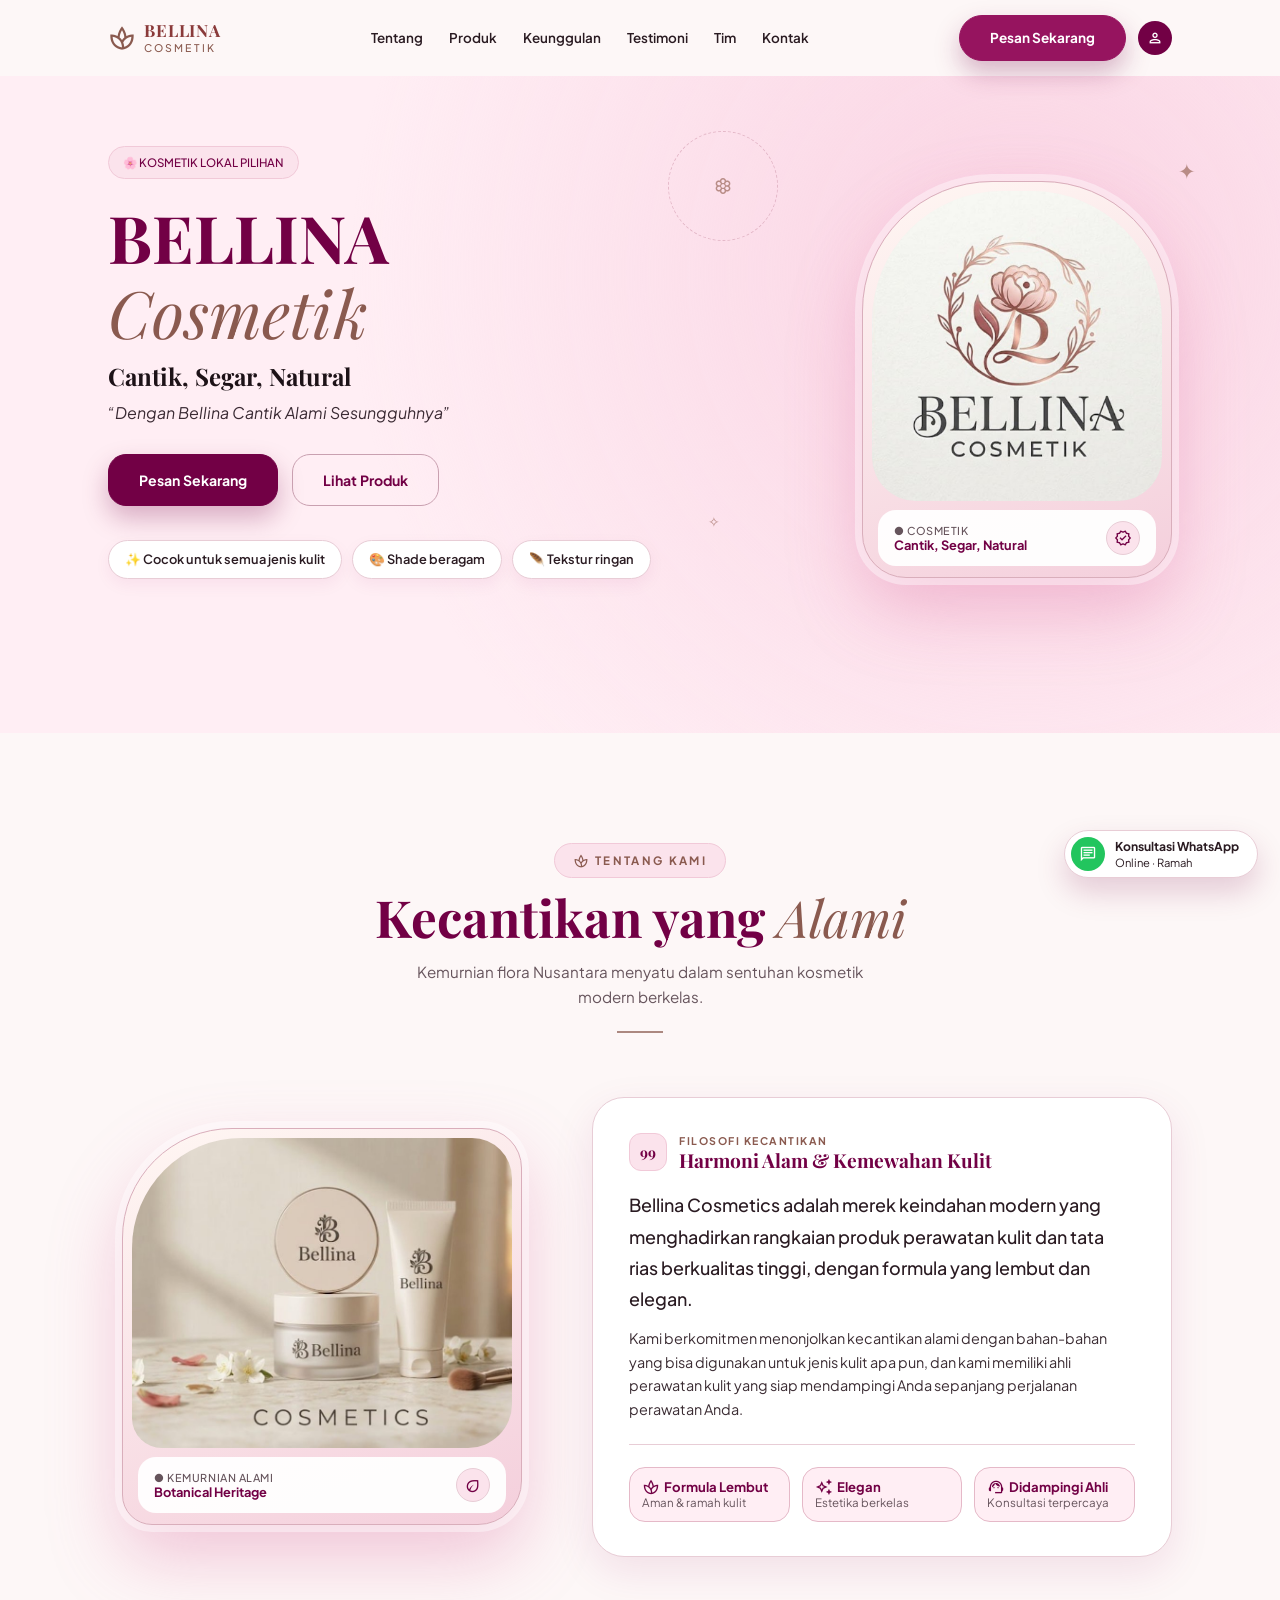
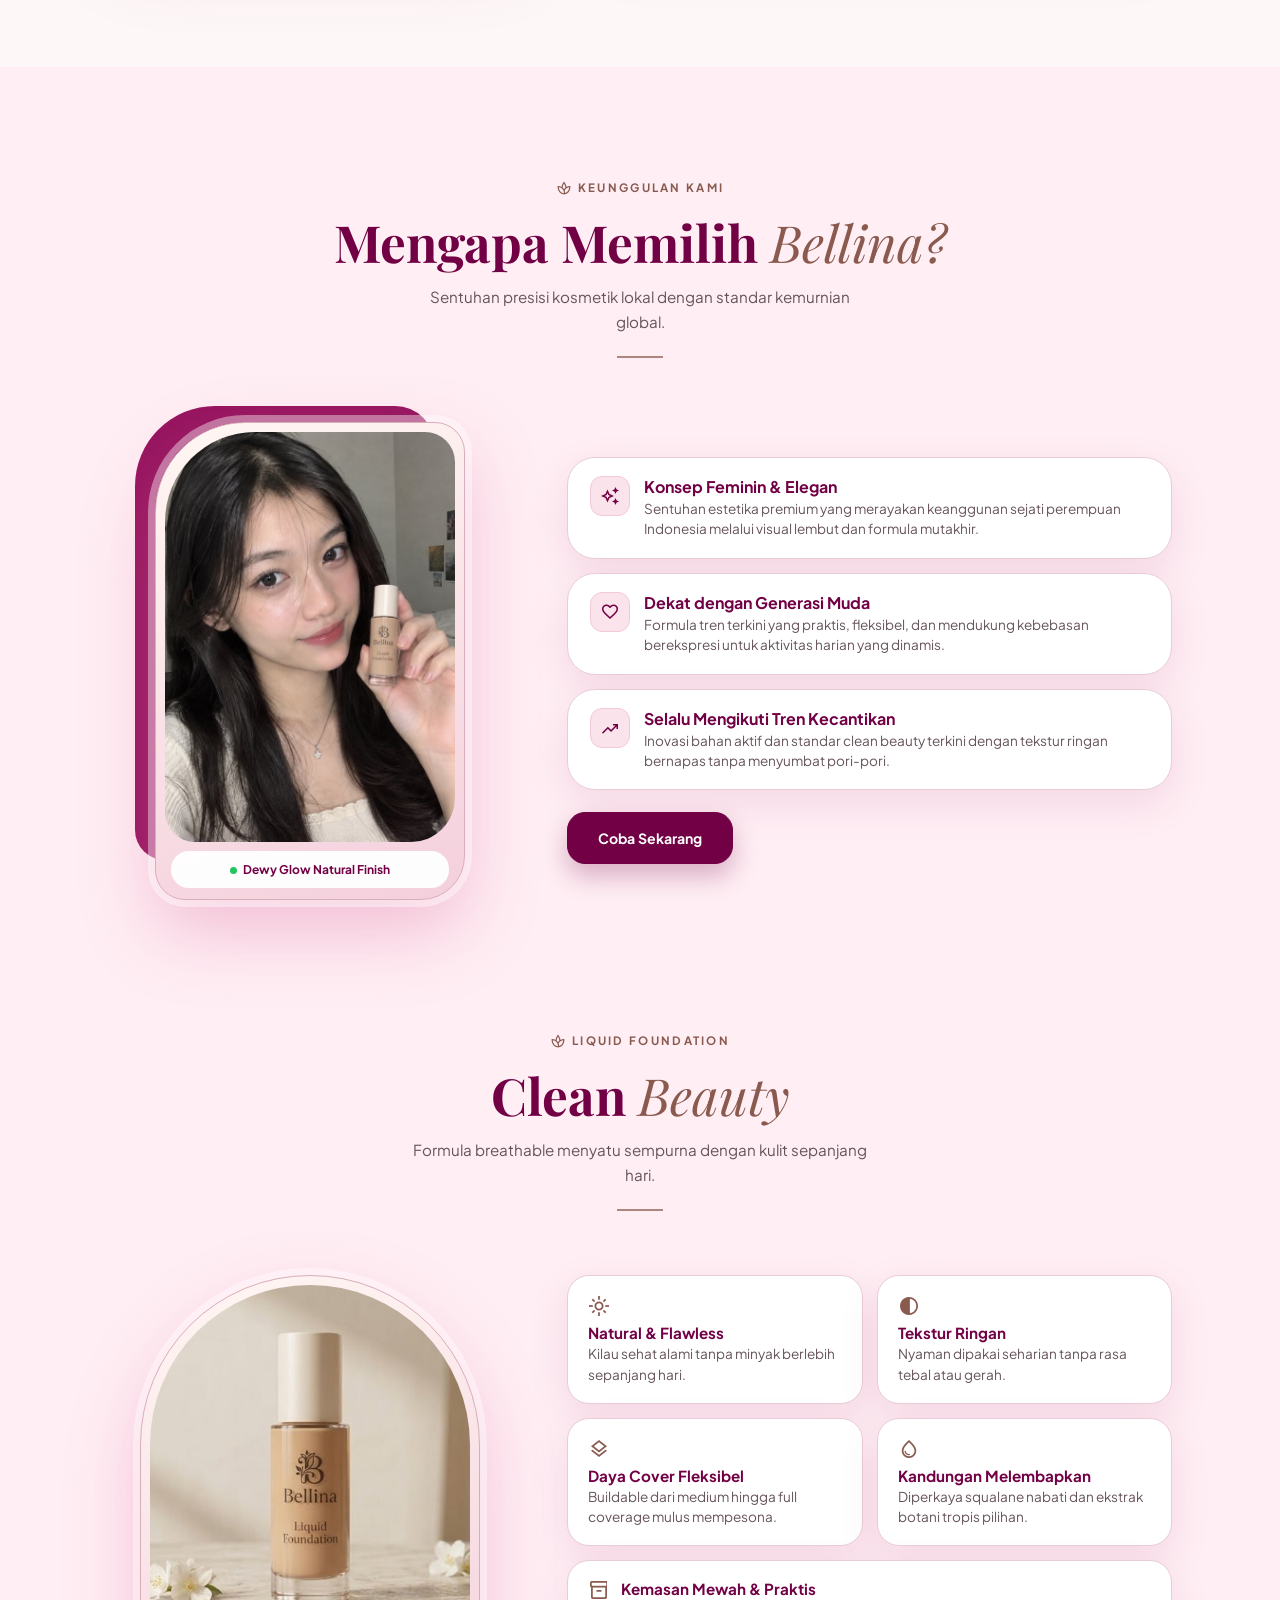
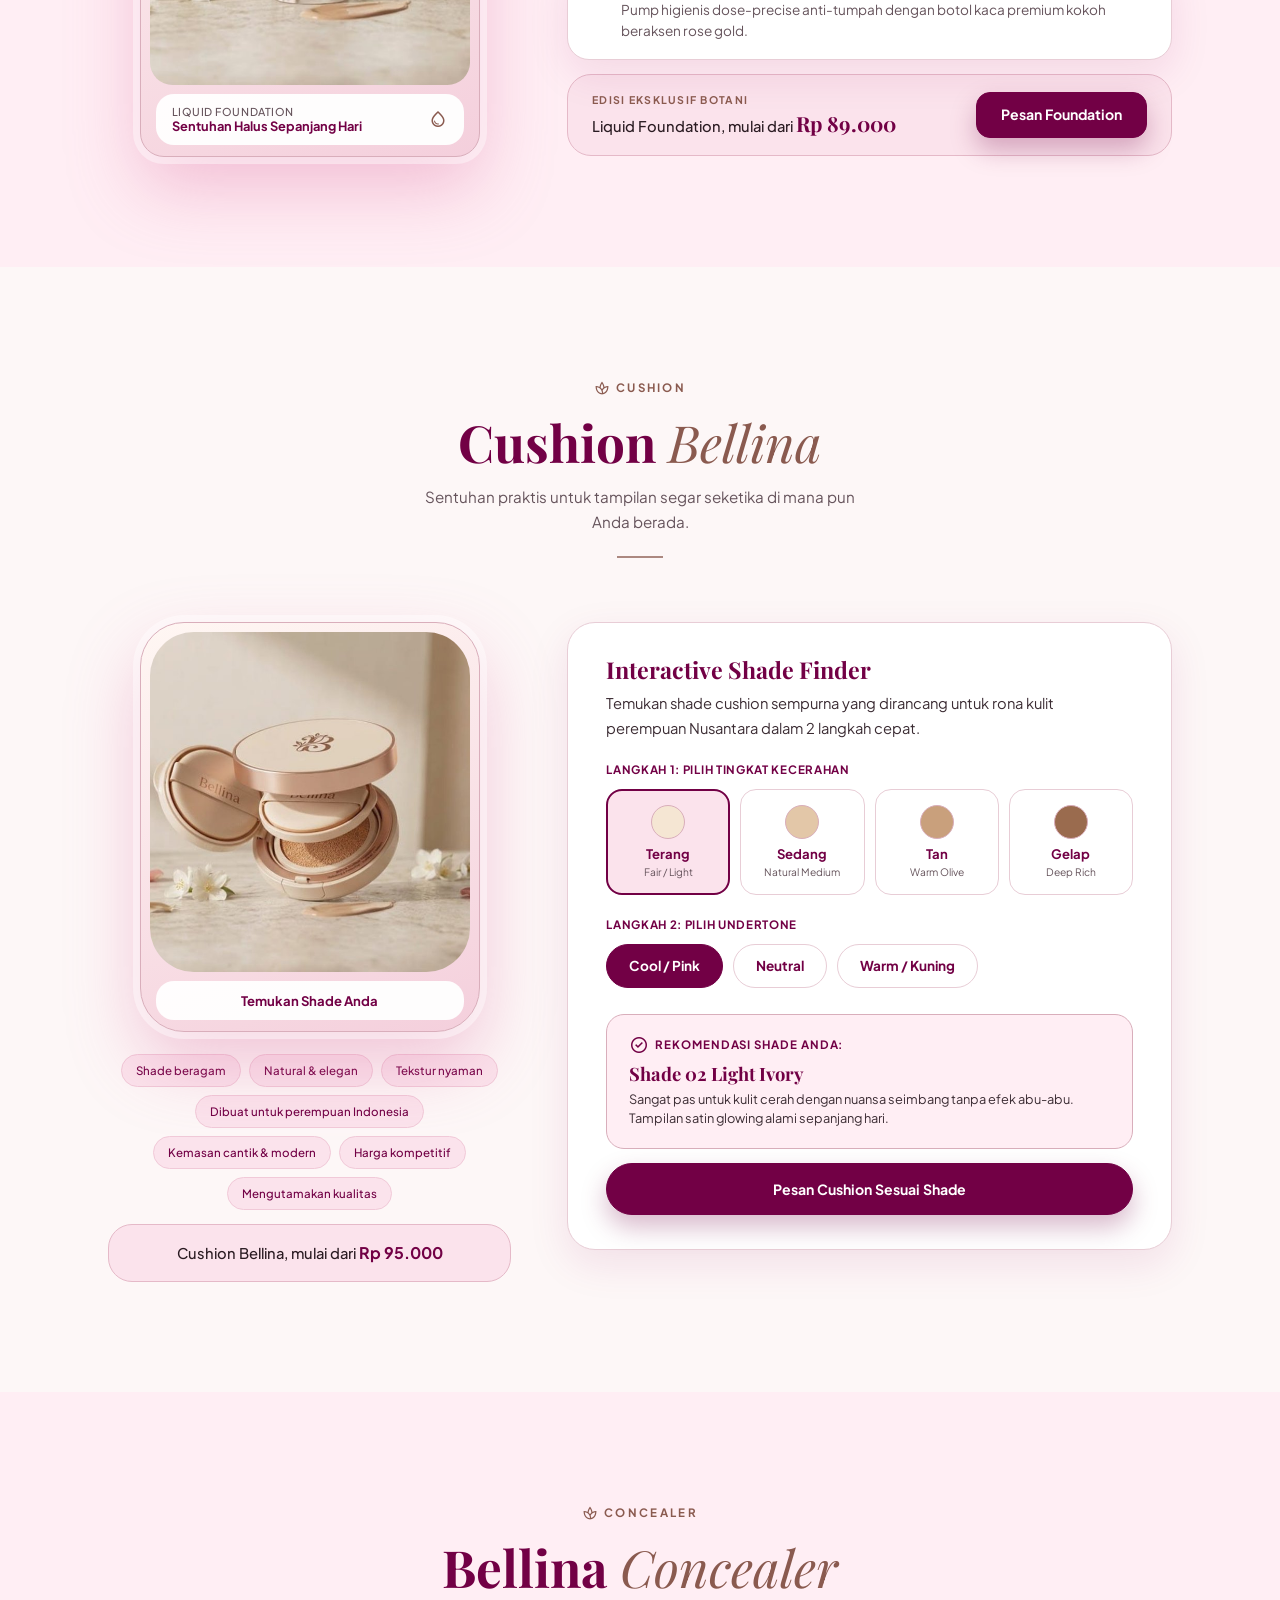
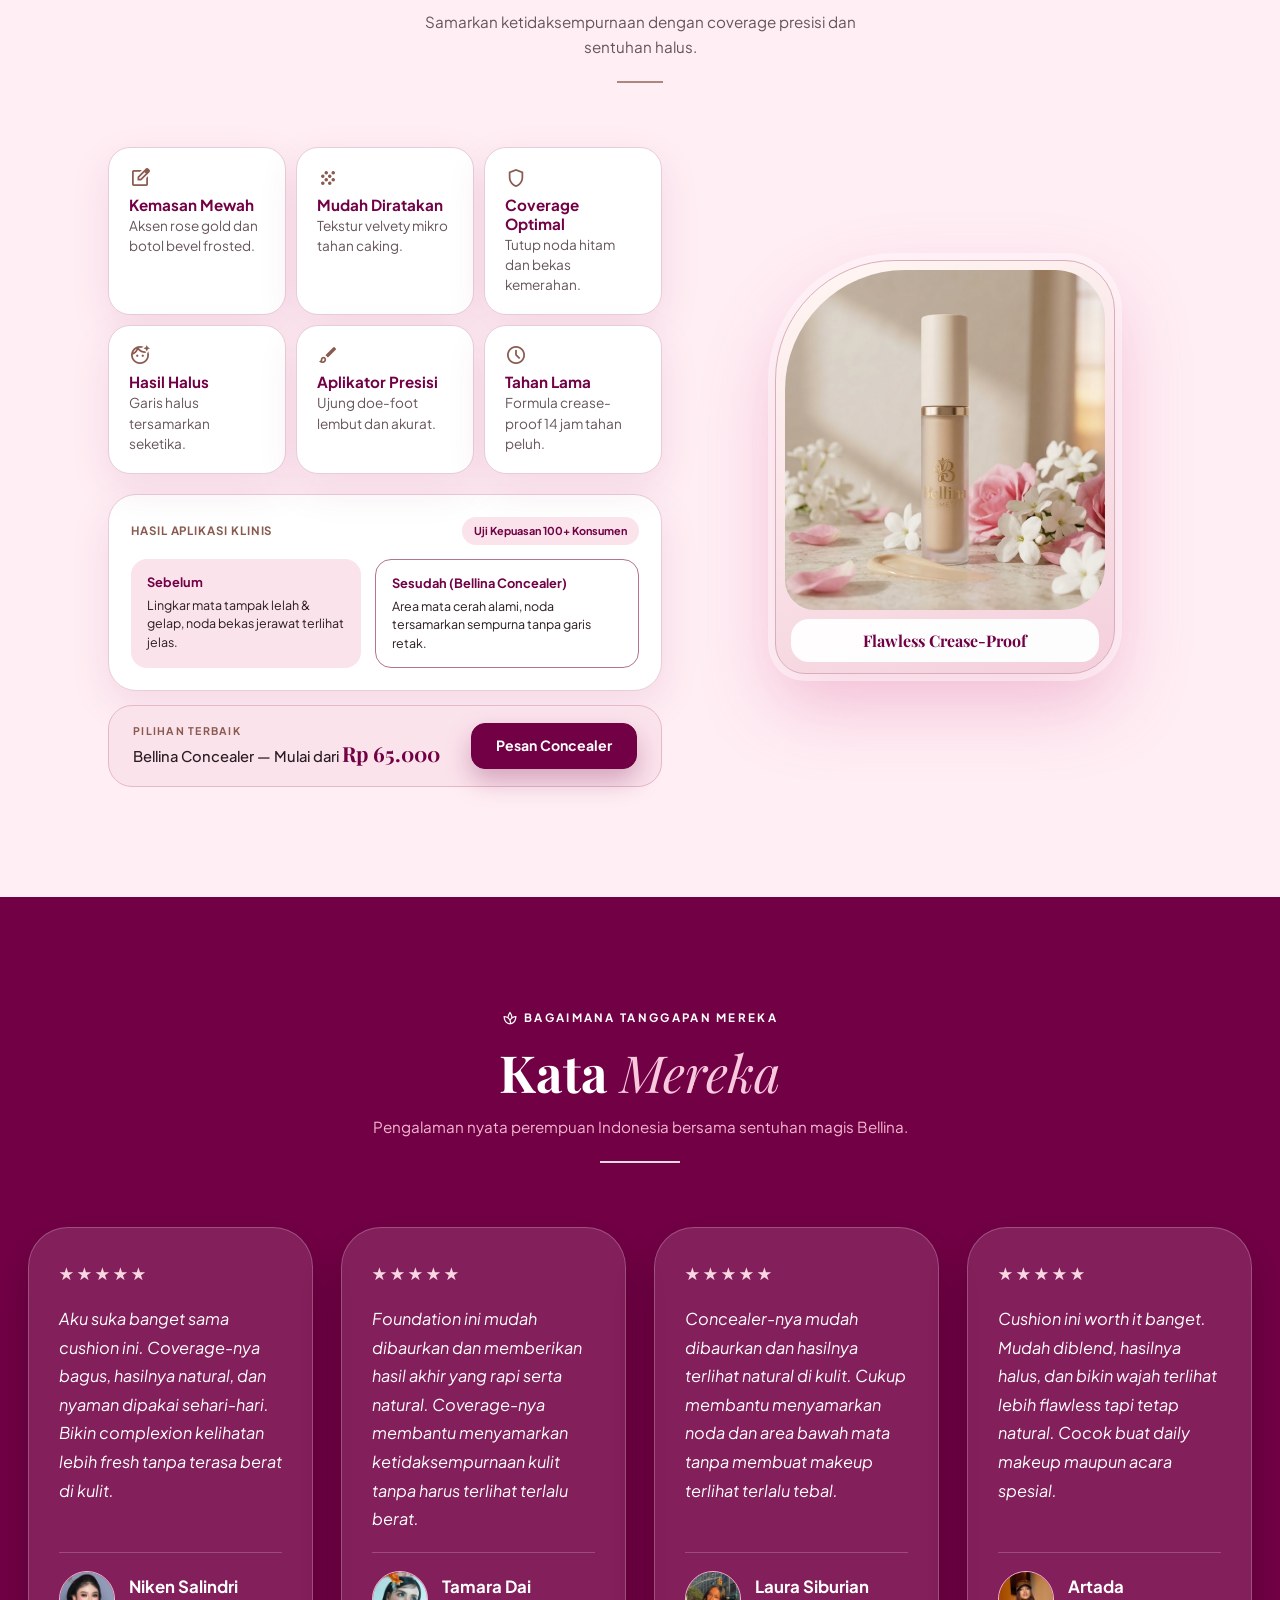
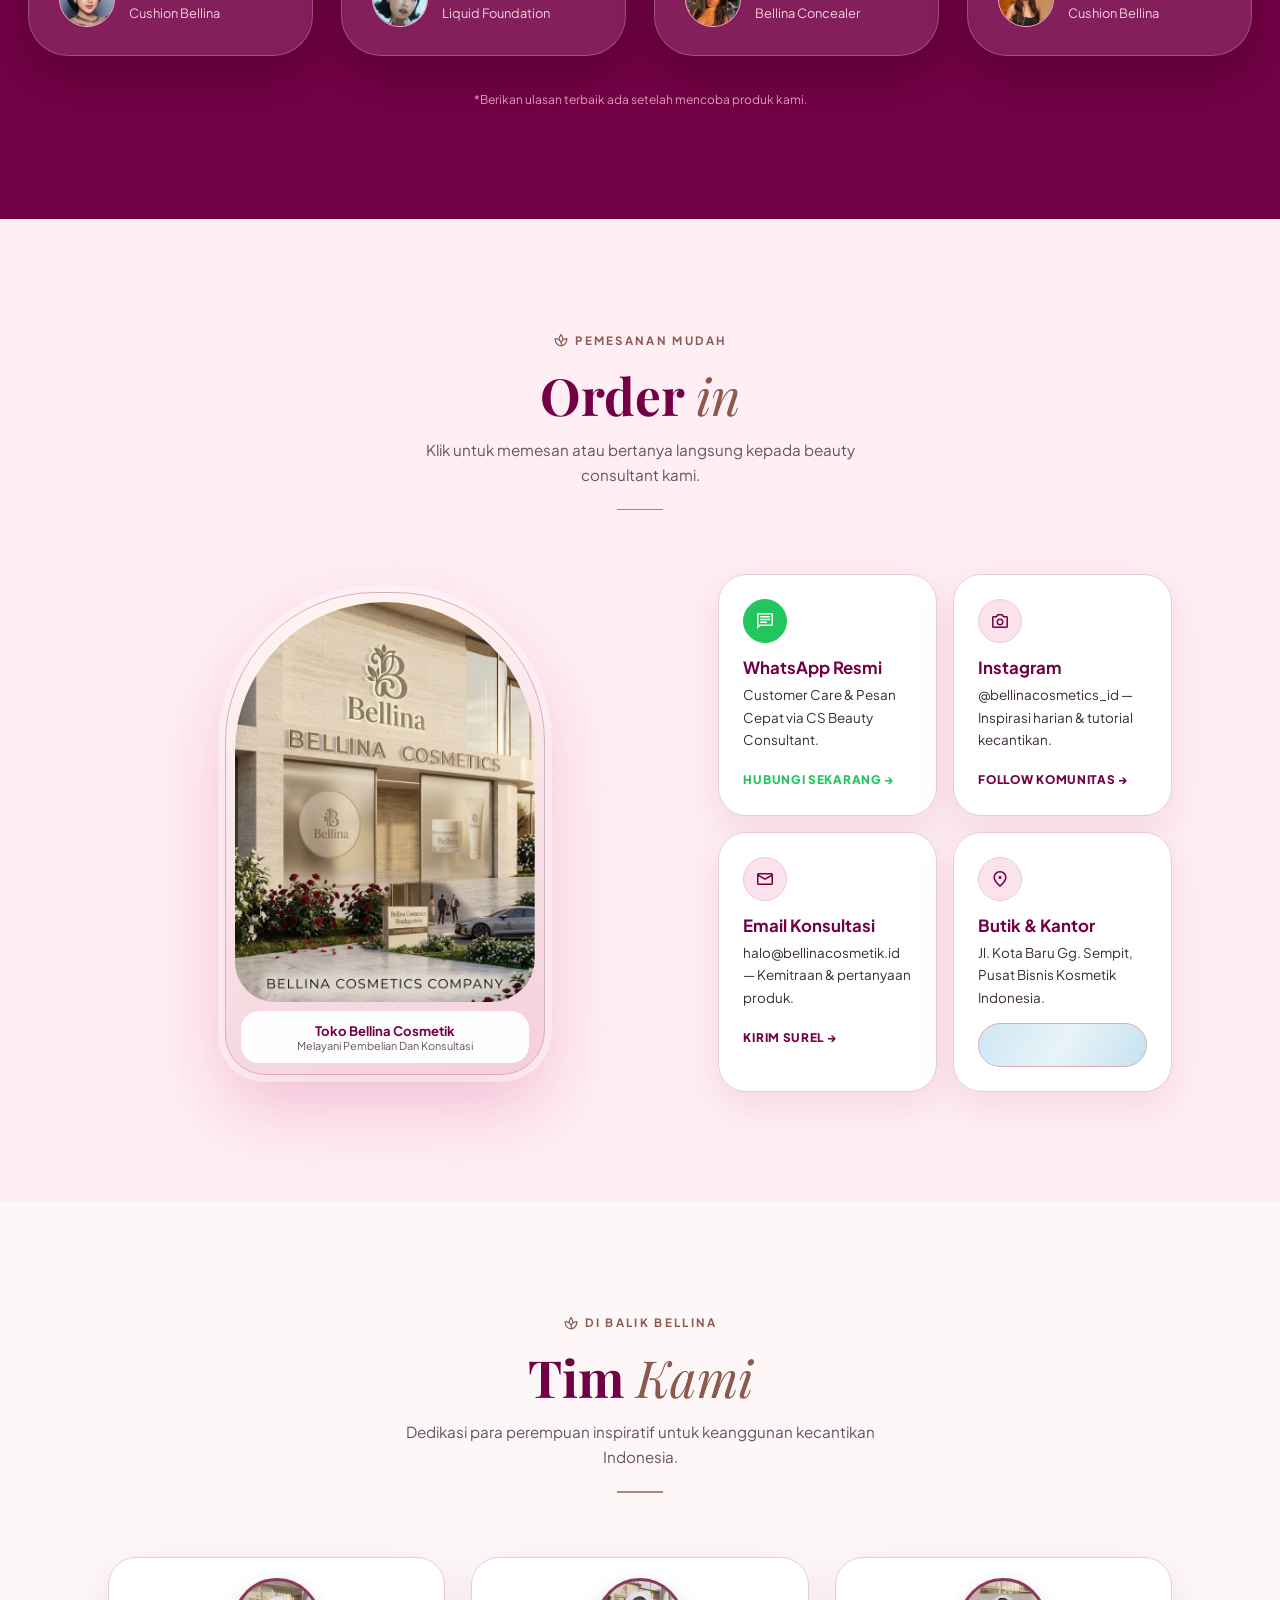
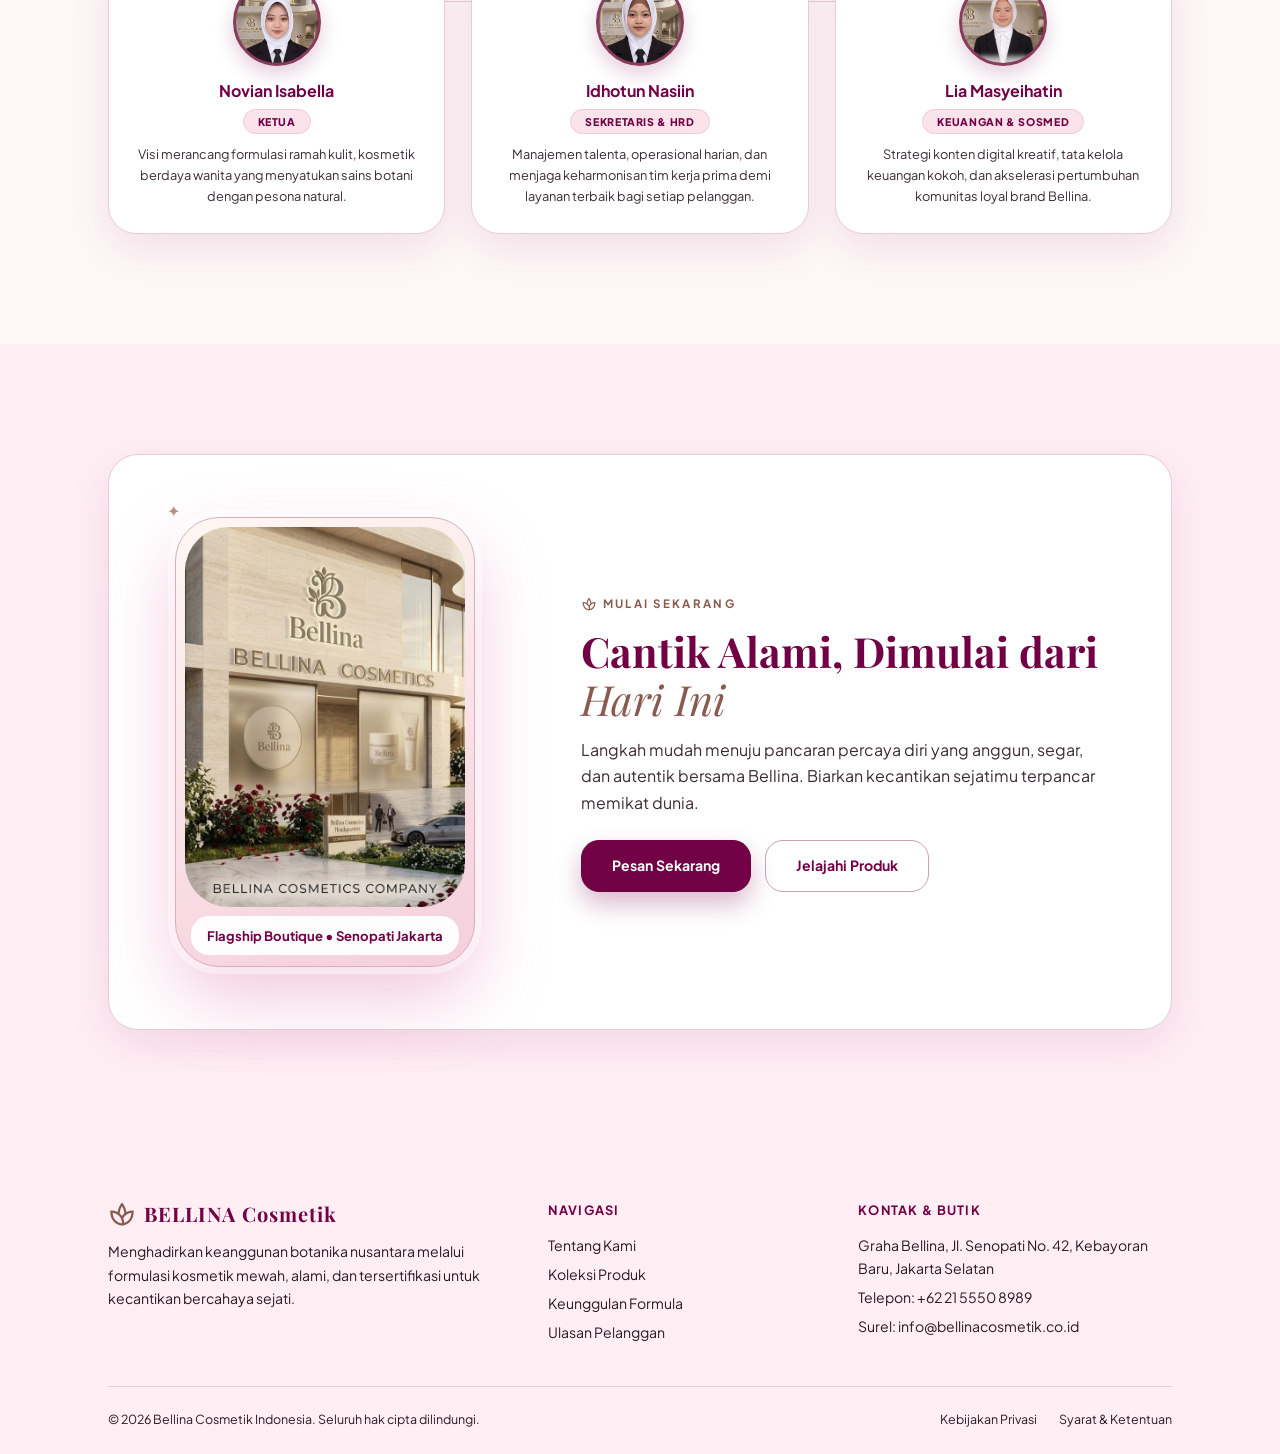
==== index.html @ c347a975 "Add files via upload" ====
<!DOCTYPE html>
<html lang="id">
<head>
<meta charset="UTF-8">
<meta name="viewport" content="width=device-width, initial-scale=1">
<title>Bellina Cosmetik — Cantik, Segar, Natural</title>
<meta name="description" content="Bellina Cosmetik: foundation, cushion, dan concealer dengan formula lembut untuk kecantikan alami Anda.">
<link rel="preconnect" href="https://fonts.googleapis.com">
<link rel="preconnect" href="https://fonts.gstatic.com" crossorigin>
<link href="https://fonts.googleapis.com/css2?family=Playfair+Display:ital,wght@0,600;0,700;1,400&family=Plus+Jakarta+Sans:ital,wght@0,400;0,500;0,600;0,700;0,800;1,400;1,500&family=Material+Symbols+Outlined:wght@300..500&display=swap" rel="stylesheet">
<link rel="stylesheet" href="style.css">
</head>
<body>
<header class="nav"><div class="wrap bar">
  <a class="logo" href="index.html"><span class="ms">spa</span><span>BELLINA<small>COSMETIK</small></span></a>
  <nav id="menu">
    <a href="#tentang">Tentang</a><a href="#produk">Produk</a><a href="#keunggulan">Keunggulan</a><a href="#testimoni">Testimoni</a><a href="#tim">Tim</a><a href="#kontak">Kontak</a><a class="mo" href="pesan.html">Pesan Sekarang</a>
  </nav>
  <div class="nr"><a class="btn" href="pesan.html">Pesan Sekarang</a><a class="us" href="#kontak" aria-label="Akun"><span class="ms">person</span></a>
  <button id="burger" aria-label="Buka menu" aria-expanded="false" aria-controls="menu"><span class="ms">menu</span></button></div>
</div></header>

<main>
<section class="hero pk" id="beranda"><div class="wrap g2">
  <div class="rv">
    <span class="chip k">🌸 KOSMETIK LOKAL PILIHAN</span>
    <h1>BELLINA <em>Cosmetik</em></h1>
    <p class="tl">Cantik, Segar, Natural</p>
    <p class="q">“Dengan Bellina Cantik Alami Sesungguhnya”</p>
    <div class="row"><a class="btn" href="pesan.html">Pesan Sekarang</a><a class="btn ol" href="#produk">Lihat Produk</a></div>
    <div class="row" style="gap:10px"><span class="chip">✨ Cocok untuk semua jenis kulit</span><span class="chip">🎨 Shade beragam</span><span class="chip">🪶 Tekstur ringan</span></div>
  </div>
  <div class="rv" style="position:relative"><div class="dc"><span class="ms">filter_vintage</span></div><span class="sp" style="right:-24px;top:-20px">✦</span><span class="sp" style="left:-10px;bottom:50px;font-size:.9rem">✧</span>
    <div class="fr"><div class="ph" style="--img:url(logo.jpg)"></div><div class="cap"><div><small>● Cosmetik</small>Cantik, Segar, Natural</div><span class="ci"><span class="ms">verified</span></span></div></div></div>
</div></section>

<section class="ow" id="tentang"><div class="wrap">
  <div class="head rv"><span class="eb pill"><span class="ms">spa</span> Tentang Kami</span><h2>Kecantikan yang <em>Alami</em></h2><p>Kemurnian flora Nusantara menyatu dalam sentuhan kosmetik modern berkelas.</p></div>
  <div class="g2 ten">
    <div class="fr rv"><div class="ph" style="--img:url(produk.jpg);--pos:40% center"></div><div class="cap"><div><small>● Kemurnian Alami</small>Botanical Heritage</div><span class="ci"><span class="ms">eco</span></span></div></div>
    <div class="cd ph2 rv">
      <div class="hd"><span class="qb">99</span><div><small>Filosofi Kecantikan</small><h3>Harmoni Alam &amp; Kemewahan Kulit</h3></div></div>
      <p class="ld">Bellina Cosmetics adalah merek keindahan modern yang menghadirkan rangkaian produk perawatan kulit dan tata rias berkualitas tinggi, dengan formula yang lembut dan elegan.</p>
      <p>Kami berkomitmen menonjolkan kecantikan alami dengan bahan-bahan yang bisa digunakan untuk jenis kulit apa pun, dan kami memiliki ahli perawatan kulit yang siap mendampingi Anda sepanjang perjalanan perawatan Anda.</p>
      <hr>
      <div class="m3"><div><b><span class="ms">spa</span> Formula Lembut</b>Aman &amp; ramah kulit</div><div><b><span class="ms">auto_awesome</span> Elegan</b>Estetika berkelas</div><div><b><span class="ms">support_agent</span> Didampingi Ahli</b>Konsultasi terpercaya</div></div>
    </div>
  </div>
</div></section>

<section class="pk" id="keunggulan"><div class="wrap">
  <div class="head rv"><span class="eb"><span class="ms">spa</span> Keunggulan Kami</span><h2>Mengapa Memilih <em>Bellina?</em></h2><p>Sentuhan presisi kosmetik lokal dengan standar kemurnian global.</p></div>
  <div class="g2 mg">
    <div class="bk rv"><div class="fr"><div class="ph" style="--img:url(model.jpg)"></div><div class="cap"><span style="margin:auto"><i class="dot2"></i>Dewy Glow Natural Finish</span></div></div></div>
    <div class="rv"><div class="st">
      <div class="cd fc"><span class="ib"><span class="ms">auto_awesome</span></span><div><h3>Konsep Feminin &amp; Elegan</h3><p>Sentuhan estetika premium yang merayakan keanggunan sejati perempuan Indonesia melalui visual lembut dan formula mutakhir.</p></div></div>
      <div class="cd fc"><span class="ib"><span class="ms">favorite</span></span><div><h3>Dekat dengan Generasi Muda</h3><p>Formula tren terkini yang praktis, fleksibel, dan mendukung kebebasan berekspresi untuk aktivitas harian yang dinamis.</p></div></div>
      <div class="cd fc"><span class="ib"><span class="ms">trending_up</span></span><div><h3>Selalu Mengikuti Tren Kecantikan</h3><p>Inovasi bahan aktif dan standar clean beauty terkini dengan tekstur ringan bernapas tanpa menyumbat pori-pori.</p></div></div>
    </div><div style="margin-top:22px"><a class="btn" href="pesan.html">Coba Sekarang</a></div></div>
  </div>
</div></section>

<section class="pk" id="produk" style="padding-top:20px"><div class="wrap">
  <div class="head rv"><span class="eb"><span class="ms">spa</span> Liquid Foundation</span><h2>Clean <em>Beauty</em></h2><p>Formula breathable menyatu sempurna dengan kulit sepanjang hari.</p></div>
  <div class="g2 fd">
    <div class="fr rv"><div class="ph" style="--img:url(foundation.jpg);--pos:50% center"></div><div class="cap"><div><small>Liquid Foundation</small>Sentuhan Halus Sepanjang Hari</div><span class="ms" style="color:var(--ac)">water_drop</span></div></div>
    <div class="rv">
      <div class="g22">
        <div class="cd fk"><span class="ms">light_mode</span><h3>Natural &amp; Flawless</h3><p>Kilau sehat alami tanpa minyak berlebih sepanjang hari.</p></div>
        <div class="cd fk"><span class="ms">contrast</span><h3>Tekstur Ringan</h3><p>Nyaman dipakai seharian tanpa rasa tebal atau gerah.</p></div>
        <div class="cd fk"><span class="ms">layers</span><h3>Daya Cover Fleksibel</h3><p>Buildable dari medium hingga full coverage mulus mempesona.</p></div>
        <div class="cd fk"><span class="ms">water_drop</span><h3>Kandungan Melembapkan</h3><p>Diperkaya squalane nabati dan ekstrak botani tropis pilihan.</p></div>
        <div class="cd fk wd" style="display:flex;gap:14px"><span class="ms" style="margin:0">inventory_2</span><div><h3>Kemasan Mewah &amp; Praktis</h3><p>Pump higienis dose-precise anti-tumpah dengan botol kaca premium kokoh beraksen rose gold.</p></div></div>
      </div>
      <div class="pb"><div><small>Edisi Eksklusif Botani</small><span>Liquid Foundation, mulai dari <b>Rp 89.000</b></span></div><a class="btn sm" href="pesan.html?produk=foundation">Pesan Foundation</a></div>
    </div>
  </div>
</div></section>

<section class="ow" id="cushion"><div class="wrap">
  <div class="head rv"><span class="eb"><span class="ms">spa</span> Cushion</span><h2>Cushion <em>Bellina</em></h2><p>Sentuhan praktis untuk tampilan segar seketika di mana pun Anda berada.</p></div>
  <div class="g2 cu">
    <div class="rv"><div class="fr"><div class="ph" style="--img:url(cushion.jpg);--pos:50% center"></div><div class="cap c s">Temukan Shade Anda</div></div>
      <div class="cs"><span class="chip k">Shade beragam</span><span class="chip k">Natural &amp; elegan</span><span class="chip k">Tekstur nyaman</span><span class="chip k">Dibuat untuk perempuan Indonesia</span><span class="chip k">Kemasan cantik &amp; modern</span><span class="chip k">Harga kompetitif</span><span class="chip k">Mengutamakan kualitas</span></div>
      <div class="pb" style="margin:0"><span>Cushion Bellina, mulai dari <b style="font-family:inherit;font-size:1rem">Rp 95.000</b></span></div></div>
    <div class="cd fdr rv">
      <h3>Interactive Shade Finder</h3>
      <p>Temukan shade cushion sempurna yang dirancang untuk rona kulit perempuan Nusantara dalam 2 langkah cepat.</p>
      <div class="lb">Langkah 1: Pilih tingkat kecerahan</div>
      <div class="tn">
        <button class="tc2" data-t="0"><i style="background:#F5E6D3"></i><b>Terang</b><span>Fair / Light</span></button>
        <button class="tc2" data-t="1"><i style="background:#E3C7A8"></i><b>Sedang</b><span>Natural Medium</span></button>
        <button class="tc2" data-t="2"><i style="background:#C9A07C"></i><b>Tan</b><span>Warm Olive</span></button>
        <button class="tc2" data-t="3"><i style="background:#9A6B4E"></i><b>Gelap</b><span>Deep Rich</span></button>
      </div>
      <div class="lb">Langkah 2: Pilih undertone</div>
      <div class="opts"><button class="opt" data-u="0">Cool / Pink</button><button class="opt" data-u="1">Neutral</button><button class="opt" data-u="2">Warm / Kuning</button></div>
      <div class="rs" aria-live="polite"><small><span class="ms">check_circle</span> REKOMENDASI SHADE ANDA:</small><h4 id="shName" data-pre="Shade ">Shade 02 Light Ivory</h4><p id="shDesc">Sangat pas untuk kulit cerah dengan nuansa seimbang tanpa efek abu-abu. Tampilan satin glowing alami sepanjang hari.</p></div>
      <a class="btn w" id="goShade" href="pesan.html?produk=cushion">Pesan Cushion Sesuai Shade</a>
    </div>
  </div>
</div></section>

<section class="pk" id="concealer"><div class="wrap">
  <div class="head rv"><span class="eb"><span class="ms">spa</span> Concealer</span><h2>Bellina <em>Concealer</em></h2><p>Samarkan ketidaksempurnaan dengan coverage presisi dan sentuhan halus.</p></div>
  <div class="g2 cw cc">
    <div class="rv">
      <div class="g22 c3">
        <div class="cd fk"><span class="ms">edit_square</span><h3>Kemasan Mewah</h3><p>Aksen rose gold dan botol bevel frosted.</p></div>
        <div class="cd fk"><span class="ms">grain</span><h3>Mudah Diratakan</h3><p>Tekstur velvety mikro tahan caking.</p></div>
        <div class="cd fk"><span class="ms">shield</span><h3>Coverage Optimal</h3><p>Tutup noda hitam dan bekas kemerahan.</p></div>
        <div class="cd fk"><span class="ms">face_retouching_natural</span><h3>Hasil Halus</h3><p>Garis halus tersamarkan seketika.</p></div>
        <div class="cd fk"><span class="ms">brush</span><h3>Aplikator Presisi</h3><p>Ujung doe-foot lembut dan akurat.</p></div>
        <div class="cd fk"><span class="ms">schedule</span><h3>Tahan Lama</h3><p>Formula crease-proof 14 jam tahan peluh.</p></div>
      </div>
      <div class="cd cl"><div class="hd">Hasil Aplikasi Klinis <span>Uji Kepuasan 100+ Konsumen</span></div><div class="ba"><div><b>Sebelum</b>Lingkar mata tampak lelah &amp; gelap, noda bekas jerawat terlihat jelas.</div><div><b>Sesudah (Bellina Concealer)</b>Area mata cerah alami, noda tersamarkan sempurna tanpa garis retak.</div></div></div>
      <div class="pb"><div><small>Pilihan Terbaik</small><span>Bellina Concealer — Mulai dari <b>Rp 65.000</b></span></div><a class="btn sm" href="pesan.html?produk=concealer">Pesan Concealer</a></div>
    </div>
    <div class="fr rv"><div class="ph" style="--img:url(concealer-sq.jpg);--pos:50% center"></div><div class="cap c">Flawless Crease-Proof</div></div>
  </div>
</div></section>

<section class="dk" id="testimoni"><div class="wrap">
  <div class="head rv"><span class="eb"><span class="ms">spa</span> Bagaimana tanggapan mereka</span><h2>Kata <em>Mereka</em></h2><p>Pengalaman nyata perempuan Indonesia bersama sentuhan magis Bellina.</p></div>
  <div class="tg">
    <article class="tt rv"><div class="s" aria-label="5 bintang">★★★★★</div><p>Aku suka banget sama cushion ini. Coverage-nya bagus, hasilnya natural, dan nyaman dipakai sehari-hari. Bikin complexion kelihatan lebih fresh tanpa terasa berat di kulit.</p><hr><div class="who"><span class="av">N<img src="testi-1.jpg" alt="Foto Niken Salindri" loading="lazy" onerror="this.remove()"></span><div><b>Niken Salindri</b>Cushion Bellina</div></div></article>
    <article class="tt rv"><div class="s" aria-label="5 bintang">★★★★★</div><p>Foundation ini mudah dibaurkan dan memberikan hasil akhir yang rapi serta natural. Coverage-nya membantu menyamarkan ketidaksempurnaan kulit tanpa harus terlihat terlalu berat.</p><hr><div class="who"><span class="av">T<img src="testi-2.jpg" alt="Foto Tamara Dai" loading="lazy" onerror="this.remove()"></span><div><b>Tamara Dai</b>Liquid Foundation</div></div></article>
    <article class="tt rv"><div class="s" aria-label="5 bintang">★★★★★</div><p>Concealer-nya mudah dibaurkan dan hasilnya terlihat natural di kulit. Cukup membantu menyamarkan noda dan area bawah mata tanpa membuat makeup terlihat terlalu tebal.</p><hr><div class="who"><span class="av">L<img src="testi-3.jpg" alt="Foto Laura Siburian" loading="lazy" onerror="this.remove()"></span><div><b>Laura Siburian</b>Bellina Concealer</div></div></article>
    <article class="tt rv"><div class="s" aria-label="5 bintang">★★★★★</div><p>Cushion ini worth it banget. Mudah diblend, hasilnya halus, dan bikin wajah terlihat lebih flawless tapi tetap natural. Cocok buat daily makeup maupun acara spesial.</p><hr><div class="who"><span class="av">A<img src="testi-4.jpg" alt="Foto Artada" loading="lazy" onerror="this.remove()"></span><div><b>Artada</b>Cushion Bellina</div></div></article>
  </div>
  <p class="dn">*Berikan ulasan terbaik ada setelah mencoba produk kami.</p>
</div></section>

<section class="pk" id="kontak"><div class="wrap">
  <div class="head rv"><span class="eb"><span class="ms">spa</span> Pemesanan Mudah</span><h2>Order <em>in</em></h2><p>Klik untuk memesan atau bertanya langsung kepada beauty consultant kami.</p></div>
  <div class="g2 cn od">
    <div class="fr rv"><div class="ph" style="--img:url(butik.jpg);--pos:center top"></div><div class="cap c s col">Toko Bellina Cosmetik<small style="text-transform:none;letter-spacing:0;font-weight:400">Melayani Pembelian Dan Konsultasi</small></div></div>
    <div class="g22 rv">
      <div class="cd ct"><span class="ib gr"><span class="ms">chat</span></span><h3>WhatsApp Resmi</h3><p>Customer Care &amp; Pesan Cepat via CS Beauty Consultant.</p><a class="g" data-wa href="#">Hubungi sekarang →</a></div>
      <div class="cd ct"><span class="ib"><span class="ms">photo_camera</span></span><h3>Instagram</h3><p>@bellinacosmetics_id — Inspirasi harian &amp; tutorial kecantikan.</p><a href="https://instagram.com" target="_blank" rel="noopener">Follow komunitas →</a></div>
      <div class="cd ct"><span class="ib"><span class="ms">mail</span></span><h3>Email Konsultasi</h3><p>halo@bellinacosmetik.id — Kemitraan &amp; pertanyaan produk.</p><a href="mailto:halo@bellinacosmetik.id">Kirim surel →</a></div>
      <div class="cd ct"><span class="ib"><span class="ms">location_on</span></span><h3>Butik &amp; Kantor</h3><p>Jl. Kota Baru Gg. Sempit, Pusat Bisnis Kosmetik Indonesia.</p><a class="mp" href="https://maps.google.com/?q=Jl.+Kota+Baru+Gg+Sempit" target="_blank" rel="noopener" style="display:block" aria-label="Lihat peta"></a></div>
    </div>
  </div>
</div></section>

<section class="ow" id="tim"><div class="wrap">
  <div class="head rv"><span class="eb"><span class="ms">spa</span> Di Balik Bellina</span><h2>Tim <em>Kami</em></h2><p>Dedikasi para perempuan inspiratif untuk keanggunan kecantikan Indonesia.</p></div>
  <div class="tm3">
    <div class="cd tm rv"><div class="a" style="--img:url(tim-novian.jpg)"></div><h3>Novian Isabella</h3><span class="r">KETUA</span><p>Visi merancang formulasi ramah kulit, kosmetik berdaya wanita yang menyatukan sains botani dengan pesona natural.</p></div>
    <div class="cd tm rv"><div class="a" style="--img:url(tim-idhotun.jpg)"></div><h3>Idhotun Nasiin</h3><span class="r">SEKRETARIS &amp; HRD</span><p>Manajemen talenta, operasional harian, dan menjaga keharmonisan tim kerja prima demi layanan terbaik bagi setiap pelanggan.</p></div>
    <div class="cd tm rv"><div class="a" style="--img:url(tim-lia.jpg);--pos:50% 30%"></div><h3>Lia Masyeihatin</h3><span class="r">KEUANGAN &amp; SOSMED</span><p>Strategi konten digital kreatif, tata kelola keuangan kokoh, dan akselerasi pertumbuhan komunitas loyal brand Bellina.</p></div>
  </div>
</div></section>

<section class="pk cta"><div class="wrap"><div class="cd"><div class="g2">
  <div class="rv" style="position:relative"><span class="sp" style="left:-8px;top:-14px;font-size:1rem">✦</span><div class="fr"><div class="ph" style="--img:url(butik.jpg)"></div><div class="cap c s">Flagship Boutique • Senopati Jakarta</div></div></div>
  <div class="rv"><span class="eb"><span class="ms">spa</span> Mulai Sekarang</span><h2>Cantik Alami, Dimulai dari <em>Hari Ini</em></h2>
    <p>Langkah mudah menuju pancaran percaya diri yang anggun, segar, dan autentik bersama Bellina. Biarkan kecantikan sejatimu terpancar memikat dunia.</p>
    <div class="row"><a class="btn" href="pesan.html">Pesan Sekarang</a><a class="btn ol" href="#produk">Jelajahi Produk</a></div></div>
</div></div></div></section>
</main>

<footer><div class="wrap">
  <div class="fg">
    <div><a class="logo" href="index.html" style="font-size:1.25rem;color:var(--d)"><span class="ms">spa</span><span>BELLINA Cosmetik</span></a><p style="margin-top:12px;max-width:390px">Menghadirkan keanggunan botanika nusantara melalui formulasi kosmetik mewah, alami, dan tersertifikasi untuk kecantikan bercahaya sejati.</p></div>
    <div><h4>Navigasi</h4><ul><li><a href="#tentang">Tentang Kami</a></li><li><a href="#produk">Koleksi Produk</a></li><li><a href="#keunggulan">Keunggulan Formula</a></li><li><a href="#testimoni">Ulasan Pelanggan</a></li></ul></div>
    <div><h4>Kontak &amp; Butik</h4><p>Graha Bellina, Jl. Senopati No. 42, Kebayoran Baru, Jakarta Selatan</p><p>Telepon: +62 21 5550 8989</p><p>Surel: info@bellinacosmetik.co.id</p></div>
  </div>
  <div class="fb"><span>© 2026 Bellina Cosmetik Indonesia. Seluruh hak cipta dilindungi.</span><span><a href="#">Kebijakan Privasi</a><a href="#">Syarat &amp; Ketentuan</a></span></div>
</div></footer>

<a class="fw" data-wa href="#" aria-label="Konsultasi via WhatsApp"><i><span class="ms">chat</span></i><div><b>Konsultasi WhatsApp</b>Online · Ramah</div></a>
<script src="script.js"></script>
</body>
</html>
---- style.css ----
:root{--m:#96145F;--d:#720045;--ac:#8A5A4F;--pk:#FFEEF4;--ow:#FDF7F7;--bd:#E8CDD6;--p2:#FBE3EC;--tx:#2A1B22;--mu:#66545C;--sh:0 14px 40px rgba(150,20,95,.1)}
*{box-sizing:border-box;margin:0}
html{scroll-behavior:smooth;scroll-padding-top:90px}
body{font:16px/1.65 'Plus Jakarta Sans',sans-serif;color:var(--tx);background:var(--ow);overflow-x:hidden}
img{max-width:100%;display:block}a{color:inherit;text-decoration:none}ul{padding:0;list-style:none}
h1,h2,h3{font-family:'Playfair Display',serif;color:var(--d);line-height:1.15;font-weight:700}
h2{font-size:clamp(2.1rem,4.6vw,3.2rem)}em{font-style:italic;font-weight:400;color:var(--ac)}
:focus-visible{outline:2px solid var(--m);outline-offset:3px}
.ms{font:normal 20px/1 'Material Symbols Outlined';display:inline-block;width:1em;height:1em;overflow:hidden;vertical-align:middle;letter-spacing:normal;white-space:nowrap;font-feature-settings:'liga'}
.wrap{max-width:1120px;margin:auto;padding:0 28px}
section{padding:110px 0;position:relative}.pk{background:var(--pk)}.ow{background:var(--ow)}
.head{text-align:center;margin-bottom:64px}.head h2{margin:10px 0 12px}.head p{color:var(--mu);max-width:470px;margin:auto;font-size:.95rem}
.head::after{content:"";display:block;width:46px;height:1.5px;background:var(--ac);margin:22px auto 0;opacity:.7}
.eb{display:inline-flex;align-items:center;gap:6px;font-size:.72rem;font-weight:700;letter-spacing:.2em;text-transform:uppercase;color:var(--ac)}.eb .ms{font-size:16px}
.eb.pill{padding:7px 18px;border-radius:999px;background:var(--p2);border:1px solid #F1C9D8}
.btn{display:inline-flex;align-items:center;justify-content:center;gap:8px;height:52px;padding:0 30px;border-radius:18px;font-family:inherit;font-weight:700;font-size:.88rem;border:1.5px solid var(--d);background:var(--d);color:#fff;cursor:pointer;transition:.25s;box-shadow:0 12px 26px rgba(114,0,69,.28)}
.btn:hover{transform:translateY(-2px);background:#58003A}
.btn.ol{background:transparent;color:var(--d);border-color:#C9A0B0;box-shadow:none}.btn.ol:hover{background:var(--p2)}
.btn.pl{border-radius:999px}.btn.w{width:100%;border-radius:999px}.btn.sm{height:46px;padding:0 24px;border-radius:14px}
.nav{position:sticky;top:0;z-index:50;background:rgba(253,247,247,.92);backdrop-filter:blur(14px);transition:box-shadow .3s}.nav.sc{box-shadow:0 6px 24px rgba(150,20,95,.1)}
.bar{display:flex;align-items:center;justify-content:space-between;height:76px;gap:20px}
.logo{display:flex;align-items:center;gap:8px;color:#8A3A3A;font:700 1.05rem/1 'Playfair Display',serif;letter-spacing:.05em}.logo .ms{font-size:28px;color:#8A5A4F}
.logo small{display:block;font:500 .66rem 'Plus Jakarta Sans',sans-serif;letter-spacing:.2em;margin-top:2px;color:var(--ac)}
#menu{display:flex;align-items:center;gap:26px;font-size:.84rem;font-weight:600}#menu a:not(.btn):hover{color:var(--m)}
.nr{display:flex;align-items:center;gap:12px}.nr .btn{background:var(--m);border-color:var(--m);border-radius:999px;height:46px;font-size:.85rem}
.us{width:34px;height:34px;border-radius:50%;background:var(--d);color:#fff;display:grid;place-items:center}.us .ms{font-size:18px}
#burger{display:none;background:none;border:0;color:var(--m);cursor:pointer}#burger .ms{font-size:30px}
.g2{display:grid;gap:56px;align-items:center}
.fr{width:100%;position:relative;padding:9px;background:linear-gradient(160deg,#FFF7F3,#F4CFDC);border:1.5px solid #D9AEBB;box-shadow:0 0 0 7px rgba(255,255,255,.4),0 30px 70px rgba(222,110,160,.38);border-radius:var(--br,60px)}
.ph{height:var(--h,420px);border-radius:inherit;background:var(--img) var(--pos,center)/cover,#EBD6D2;position:relative;overflow:hidden}
.cap{position:static;margin:9px 6px 2px;background:rgba(255,255,255,.95);border-radius:18px;padding:11px 16px;display:flex;justify-content:space-between;align-items:center;gap:10px;font:700 .8rem 'Plus Jakarta Sans',sans-serif;color:var(--d)}
.cap small{display:block;font-weight:500;color:var(--mu);font-size:.68rem;letter-spacing:.05em;text-transform:uppercase}.cap.c{text-align:center;justify-content:center;font:700 1rem 'Playfair Display',serif}.cap.c.s{font:700 .82rem 'Plus Jakarta Sans',sans-serif}.cap.col{flex-direction:column;gap:0}.cap.col small{text-transform:none;letter-spacing:0;font-weight:400}
.ci{flex:none;width:34px;height:34px;border-radius:50%;background:var(--p2);border:1px solid var(--bd);display:grid;place-items:center}.ci .ms{font-size:18px}
.sp{position:absolute;color:#B88C86;font-size:1.3rem;line-height:1}
.cd{background:#fff;border:1.5px solid var(--bd);border-radius:28px;box-shadow:var(--sh)}
.fc{display:flex;gap:14px;padding:20px 22px;align-items:flex-start}.fc h3,.fk h3{font:700 1rem 'Plus Jakarta Sans',sans-serif;color:var(--d);margin-bottom:2px}.fc p,.fk p{font-size:.85rem;color:var(--mu);line-height:1.5}
.ib{flex:none;width:40px;height:40px;border-radius:12px;background:var(--p2);border:1px solid #F1C9D8;color:var(--d);display:grid;place-items:center}
.fk{padding:18px 20px;border-radius:22px}.fk .ms{color:var(--ac);font-size:22px;margin-bottom:6px}.fk h3{font-size:.95rem}
.hero{padding:70px 0 120px;background:radial-gradient(circle at 80% 30%,#FAD3E3,transparent 60%),var(--pk)}
.hero .g2{grid-template-columns:1.1fr .9fr}
.hero h1{font-size:clamp(2.8rem,6vw,4.1rem);margin:20px 0 10px;color:var(--d)}.hero h1 em{color:var(--ac)}
.hero .tl{font:700 1.5rem 'Playfair Display',serif;color:#1d1217}.hero .q{font-style:italic;margin:8px 0 28px;color:#3a2a33}
.row{display:flex;gap:14px;flex-wrap:wrap}.hero .row{margin-bottom:34px}
.chip{display:inline-flex;align-items:center;gap:6px;padding:8px 16px;border-radius:999px;background:#fff;border:1.5px solid var(--bd);font-size:.8rem;font-weight:600;box-shadow:0 6px 16px rgba(150,20,95,.06)}
.chip.k{background:var(--p2);border-color:#F1C9D8;box-shadow:none;font-weight:500;font-size:.72rem;color:var(--d);padding:6px 14px}
.hero .fr{--br:130px 130px 44px 44px;--h:310px;--pos:center;width:min(100%,310px);margin-left:auto}
.dc{position:absolute;top:-50px;left:-50px;width:110px;height:110px;border:1.5px dashed #E4B8C8;border-radius:50%;display:grid;place-items:center;color:#B88C86}
.ten{grid-template-columns:.85fr 1.15fr}.ten .fr{--br:110px 40px 44px 30px;--h:310px;--pos:52% center;max-width:400px;margin:auto}
.ph.top{--pos:center}
.ph2{padding:34px 36px;border-radius:32px}.ph2 .hd{display:flex;gap:12px;align-items:center;margin-bottom:18px}
.ph2 .hd small{display:block;font-size:.66rem;letter-spacing:.14em;font-weight:700;color:var(--ac);text-transform:uppercase}.ph2 .hd h3{font-size:1.2rem}
.qb{width:38px;height:38px;border-radius:12px;background:var(--p2);border:1px solid #F1C9D8;display:grid;place-items:center;font:700 .9rem 'Playfair Display',serif;color:var(--d)}
.ph2 .ld{font-size:1.12rem;font-weight:500;line-height:1.75;margin-bottom:12px;color:#2A1B22}.ph2 p{font-size:.9rem;color:#3b2c33}
.ph2 hr{border:0;border-top:1px solid var(--bd);margin:22px 0}.m3{display:grid;grid-template-columns:repeat(3,1fr);gap:12px}
.m3 div{border:1.5px solid #E5B9C8;background:var(--pk);border-radius:16px;padding:10px 12px;font-size:.72rem;color:var(--mu);line-height:1.3}.m3 b{display:flex;gap:4px;align-items:center;color:var(--d);font-size:.82rem}.m3 .ms{font-size:18px}
.mg{grid-template-columns:.8fr 1.2fr}.mg .bk{position:relative;width:100%;max-width:310px;margin:auto}
.bk::before{content:"";position:absolute;inset:-16px 30px 40px -20px;background:var(--m);border-radius:80px 40px 30px 30px}
.mg .fr{--br:90px 30px 44px 30px;--h:410px;--pos:center top}.mg .cap{justify-content:center;font-size:.75rem}.dot2{width:7px;height:7px;border-radius:50%;background:#22C55E;display:inline-block;margin-right:6px}
.st{display:grid;gap:14px}.st .fc{padding:18px 22px}
.fd{grid-template-columns:.8fr 1.2fr}.fd .fr{--br:170px 170px 24px 24px;--h:400px;max-width:340px;margin:auto}
.g22{display:grid;grid-template-columns:1fr 1fr;gap:14px}.wd{grid-column:1/-1}
.pb{display:flex;justify-content:space-between;align-items:center;gap:16px;flex-wrap:wrap;margin-top:14px;background:var(--p2);border:1.5px solid #E5B9C8;border-radius:24px;padding:16px 24px}
.pb small{display:block;font-size:.66rem;letter-spacing:.12em;font-weight:700;color:var(--ac);text-transform:uppercase}.pb b{font:700 1.3rem 'Playfair Display',serif;color:var(--d)}.pb span{font-size:.92rem;font-weight:500}
.cu{grid-template-columns:.8fr 1.2fr;align-items:start}.cu .fr{--br:44px;--h:340px;max-width:340px;margin:0 auto}
.cs{display:flex;flex-wrap:wrap;gap:8px;justify-content:center;margin:22px 0 14px}.cu .pb{justify-content:center;margin:0;text-align:center}
.fdr{padding:34px 38px}.fdr h3{font-size:1.45rem;margin-bottom:8px}.fdr>p{font-size:.92rem;color:#3b2c33}
.lb{font-size:.72rem;font-weight:700;letter-spacing:.06em;text-transform:uppercase;color:var(--d);margin:20px 0 10px}
.tn{display:grid;grid-template-columns:repeat(4,1fr);gap:10px}
.tc2{background:#fff;border:1.5px solid var(--bd);border-radius:16px;padding:14px 6px;text-align:center;cursor:pointer;font-family:inherit;transition:.2s}
.tc2 i{display:block;width:34px;height:34px;border-radius:50%;margin:0 auto 6px;border:1.5px solid #D9AEBB}.tc2 b{display:block;font-size:.82rem;color:var(--d)}.tc2 span{font-size:.64rem;color:var(--mu)}
.tc2.on{background:var(--p2);border-color:var(--d);border-width:2px}
.opts{display:flex;gap:10px;flex-wrap:wrap}
.opt{height:44px;padding:0 22px;border-radius:999px;border:1.5px solid var(--bd);background:#fff;font-family:inherit;font-weight:700;font-size:.85rem;color:var(--d);cursor:pointer;transition:.2s}.opt:hover{border-color:var(--m)}.opt.on{background:var(--d);border-color:var(--d);color:#fff}
.rs{border:1.5px solid #D9AEBB;background:var(--pk);border-radius:18px;padding:20px 22px;margin:26px 0 14px}.rs small{display:flex;gap:6px;align-items:center;font-size:.72rem;font-weight:700;letter-spacing:.08em;color:var(--d)}.rs h4{font:700 1.15rem 'Playfair Display',serif;color:var(--d);margin:6px 0 4px}.rs p{font-size:.8rem;color:#3b2c33;line-height:1.5}
.cn{grid-template-columns:1.1fr .9fr;align-items:start}.cn .g22{gap:12px}.cn .fk{padding:14px 16px}.cn .fk h3{font-size:.9rem}.cn .fk p{font-size:.78rem}
.cl{padding:22px;margin-top:20px}.cl .hd{display:flex;justify-content:space-between;align-items:center;gap:8px;flex-wrap:wrap;margin-bottom:14px;font-size:.72rem;font-weight:700;letter-spacing:.08em;color:var(--ac);text-transform:uppercase}
.cl .hd span{background:var(--p2);color:var(--d);padding:5px 12px;border-radius:999px;font-size:.68rem;text-transform:none;letter-spacing:0}
.ba{display:grid;grid-template-columns:1fr 1.15fr;gap:14px}.ba div{border-radius:16px;padding:14px 16px;font-size:.78rem;line-height:1.5;background:var(--p2)}.ba b{display:block;font-size:.8rem;color:var(--d);margin-bottom:4px}.ba div+div{background:#fff;border:1.5px solid #B5738F}
.cc .fr{--br:120px 50px 44px 30px;--h:340px;max-width:340px;margin:auto}
.cw{grid-template-columns:1.1fr .9fr}
.dk{background:var(--d);color:#fff}.dk h2{color:#fff}.dk h2 em{color:#F8C8DC}.dk .head p{color:#F4B7D0}.dk .eb{color:#fff}.dk .head::after{background:#F4B7D0}
.tg{display:grid;grid-template-columns:repeat(4,1fr);gap:22px}
.tt{background:rgba(255,255,255,.12);border:1px solid rgba(255,255,255,.22);border-radius:26px;padding:26px 24px;display:flex;flex-direction:column;gap:14px;box-shadow:0 20px 40px rgba(0,0,0,.2)}
.tt .s{color:#F8D7E3;letter-spacing:3px}.tt p{font-size:.88rem;font-style:italic;flex:1;line-height:1.7}.tt hr{border:0;border-top:1px solid rgba(255,255,255,.2)}
.who{display:flex;gap:12px;align-items:center;font-size:.8rem;color:#F4D0DE}.who b{display:block;font-size:.95rem;color:#fff}.av{position:relative;overflow:hidden;flex:none;width:46px;height:46px;border-radius:50%;border:2px solid #F4B7D0;background:#B8447F;display:grid;place-items:center;font-weight:700;color:#fff}.av img{position:absolute;inset:0;width:100%;height:100%;object-fit:cover}
.od .fr{--br:150px 150px 44px 40px;--h:400px;max-width:320px;margin:auto}.od .g22{gap:16px}
.ct{padding:24px}.ct .ib{margin-bottom:14px;width:44px;height:44px;border-radius:50%}.ct h3{font:700 1.05rem 'Plus Jakarta Sans',sans-serif;color:var(--d);margin-bottom:6px}.ct p{font-size:.84rem;color:#3b2c33;margin-bottom:14px}
.ct a{font-size:.74rem;font-weight:800;letter-spacing:.06em;color:var(--d);text-transform:uppercase}.ct .gr{background:#22C55E;color:#fff;border-color:#22C55E}.ct a.g{color:#22C55E}
.mp{height:44px;border-radius:999px;border:1.5px solid #D9AEBB;background:linear-gradient(120deg,#CDE7F3,#E8F3F8 50%,#C5E2F0)}
.tm3{display:grid;grid-template-columns:repeat(3,1fr);gap:26px;position:relative}.tm3::before{content:"";position:absolute;left:16%;right:16%;top:44px;border-top:1.5px solid var(--bd)}
.tm{text-align:center;padding:26px 24px;position:relative}.tm .a{width:88px;height:88px;margin:-6px auto 14px;border-radius:50%;border:3px solid #8A3A5A;background:var(--img) var(--pos,center 25%)/cover;box-shadow:0 8px 20px rgba(114,0,69,.2)}
.tm h3{font:700 1rem 'Plus Jakarta Sans',sans-serif}.tm .r{display:inline-block;margin:8px 0 10px;padding:3px 14px;border-radius:999px;background:var(--p2);border:1px solid #F1C9D8;font-size:.66rem;font-weight:800;letter-spacing:.06em;color:var(--d)}.tm p{font-size:.8rem;color:#3b2c33}
.cta .cd{padding:62px 66px;border-radius:30px}.cta .g2{grid-template-columns:.8fr 1.2fr}.cta .fr{--br:44px;--h:380px;--pos:center;max-width:300px}
.cta h2{font-size:clamp(1.9rem,3.6vw,2.6rem);margin:8px 0 14px}.cta p{color:#3b2c33;margin-bottom:24px}
.fw{position:fixed;right:22px;bottom:22px;z-index:60;display:flex;gap:10px;align-items:center;background:#fff;border:1.5px solid var(--bd);border-radius:999px;padding:6px 18px 6px 6px;font-size:.7rem;line-height:1.3;box-shadow:0 14px 30px rgba(114,0,69,.18)}.fw b{display:block;font-size:.76rem}.fw i{width:34px;height:34px;border-radius:50%;background:#22C55E;color:#fff;display:grid;place-items:center}.fw i .ms{font-size:18px}
footer{background:var(--pk);padding:60px 0 24px}.fg{display:grid;grid-template-columns:1.5fr 1fr 1.2fr;gap:48px}
footer h4{font-size:.8rem;letter-spacing:.1em;color:var(--d);margin-bottom:12px;text-transform:uppercase}footer p,footer li{font-size:.88rem;margin-bottom:6px;color:#2a1b22}footer li a:hover{color:var(--m)}
.fb{display:flex;justify-content:space-between;gap:16px;flex-wrap:wrap;border-top:1px solid var(--bd);margin-top:36px;padding-top:22px;font-size:.78rem;color:#2a1b22}.fb a{margin-left:22px}
.pgb{background:#FFF8F8}.pg{padding:50px 0 80px}.crumb{font-size:.8rem;color:var(--mu)}.steps{display:flex;gap:28px;flex-wrap:wrap;font-size:.82rem;color:var(--mu);margin:22px 0 26px}.steps b{color:var(--d)}
.pg h1{font-size:clamp(2.3rem,5vw,3.4rem)}.pg .lead{color:var(--mu);margin:14px 0 46px}.pg h2{font-size:1.5rem;margin-bottom:20px}.g3{display:grid;grid-template-columns:repeat(3,1fr);gap:22px}
.pc{text-align:left;font-family:inherit;color:inherit;padding:0;overflow:hidden;border:1.5px solid #EBD5DC;border-radius:24px;background:#fff;cursor:pointer;transition:.25s}.pc:hover{transform:translateY(-4px);box-shadow:var(--sh)}.pc.on{border:2px solid var(--d)}
.pc .th{height:190px;background:var(--img) center/cover,#EBD6D2}.pc .in2{padding:20px 24px}.pc h3{font-size:1.25rem}.pc p{font-size:.8rem;color:var(--mu)}
.pc .pr{display:flex;justify-content:space-between;align-items:center;margin-top:8px;font-weight:800;color:var(--d)}.tag{padding:6px 14px;border-radius:999px;background:var(--p2);font-size:.72rem;color:var(--d)}.pc.on .tag{background:var(--d);color:#fff}
.lay{display:grid;grid-template-columns:1.6fr 1fr;gap:24px;margin-top:32px;align-items:start}.lay .cd{padding:30px;border-radius:26px;box-shadow:none;border-color:#EBD5DC}
.res{display:flex;gap:16px;align-items:center;background:var(--pk);border-radius:18px;padding:20px;margin:24px 0}.res small{font-size:.68rem;letter-spacing:.1em;font-weight:700;color:var(--d)}.res h3{font-size:1.4rem}.res p{font-size:.82rem;color:var(--mu)}
.dot{flex:none;width:52px;height:52px;border-radius:50%;background:#EBCBB0;border:2px solid #fff;box-shadow:0 4px 12px rgba(0,0,0,.12);transition:background .3s}
.qty{display:flex;justify-content:space-between;align-items:center;margin-top:22px;font-weight:700;font-size:.9rem}.qty div{display:flex;align-items:center;border:1.5px solid #EBD5DC;border-radius:12px}.qty button{width:44px;height:44px;border:0;background:none;font-size:1.2rem;cursor:pointer;color:var(--d)}.qty span{min-width:30px;text-align:center}
.sh{display:flex;gap:14px;align-items:center}.sh .th{flex:none;width:68px;height:68px;border-radius:14px;background:var(--img) center/cover,#EBD6D2}.sh h3{font:700 1rem 'Plus Jakarta Sans',sans-serif;color:#1d1217}.sh p{font-size:.78rem;color:var(--mu)}.sh b{font-size:.92rem;color:var(--d)}
.sum .rw{display:flex;justify-content:space-between;font-size:.8rem;padding:5px 0}.sum hr{border:0;border-top:1px solid #EBD5DC;margin:16px 0}.sum .tot{font:700 1.8rem 'Playfair Display',serif;color:var(--d)}.sum small{display:block;color:var(--mu);font-size:.75rem;margin:12px 0}
.help{display:flex;justify-content:space-between;align-items:center;gap:20px;flex-wrap:wrap;background:#FAE8EE;border-radius:24px;padding:28px 32px;margin-top:32px}.help h3{font-size:1.4rem}.help p{color:var(--mu);font-size:.88rem}.btn.wh{background:#fff;color:var(--d);border-color:#fff;box-shadow:none;height:46px;border-radius:14px}
.rv{opacity:0;transform:translateY(18px);transition:opacity .7s,transform .7s}.rv.in{opacity:1;transform:none}
@media(max-width:900px){.dc{display:none}.g2>*,.wrap>*{min-width:0}section{padding:70px 0}.hero{padding:40px 0 70px}.g2,.hero .g2,.ten,.mg,.fd,.cu,.cn,.cw,.cta .g2,.lay,.fg,.g3,.tm3,.g22{grid-template-columns:1fr}.hero .fr{margin:0 auto}.g2{gap:44px}.tg{grid-template-columns:1fr 1fr}.tm3::before{display:none}.cta .cd{padding:30px 22px}
#burger{display:block}#menu{position:absolute;top:76px;left:0;right:0;flex-direction:column;align-items:stretch;gap:0;background:var(--ow);padding:8px 28px 22px;box-shadow:0 20px 30px rgba(150,20,95,.1);display:none}#menu.open{display:flex}#menu a{padding:11px 0}.nr .us{display:none}.nr .btn{display:none}.fdr{padding:26px 20px}.cd.ph2{padding:26px 22px}.fw div{display:none}.fw{padding:6px}}
@media(max-width:560px){.tg{grid-template-columns:1fr}.m3,.ba{grid-template-columns:1fr}.tn{grid-template-columns:1fr 1fr}.hero .fr{--h:460px}}
@media(prefers-reduced-motion:reduce){.rv{opacity:1;transform:none;transition:none}html{scroll-behavior:auto}*{transition:none!important}}
.c3{grid-template-columns:repeat(3,1fr)!important;gap:10px}@media(max-width:560px){.c3{grid-template-columns:1fr 1fr!important}}.mo{display:none}@media(max-width:900px){.mo{display:block;font-weight:700;color:var(--m)}}
.dk .wrap{max-width:1240px}.dk .head p{max-width:780px}.dk .head::after{width:80px;background:#fff;opacity:.85}
.tt{border-radius:36px;padding:30px 30px 26px}.tt p{font-size:.92rem}
.dn{text-align:center;margin-top:34px;font-size:.75rem;color:#F4B7D0;opacity:.85}
.av svg{width:100%;height:100%;display:block}
/* Testimoni: disamakan dengan desain Figma (foto asli, kartu lebih lega) */
.dk .wrap{max-width:1440px}
.tg{gap:28px}
.tt{border-radius:40px;padding:32px 30px 28px;gap:18px}
.tt p{font-size:1.02rem;line-height:1.75}
.tt .s{font-size:1.05rem}
.who{gap:14px}.who b{font-size:1.05rem;margin-bottom:2px}
.av{width:56px;height:56px;border-width:1.5px;border-color:#F4B7D0}
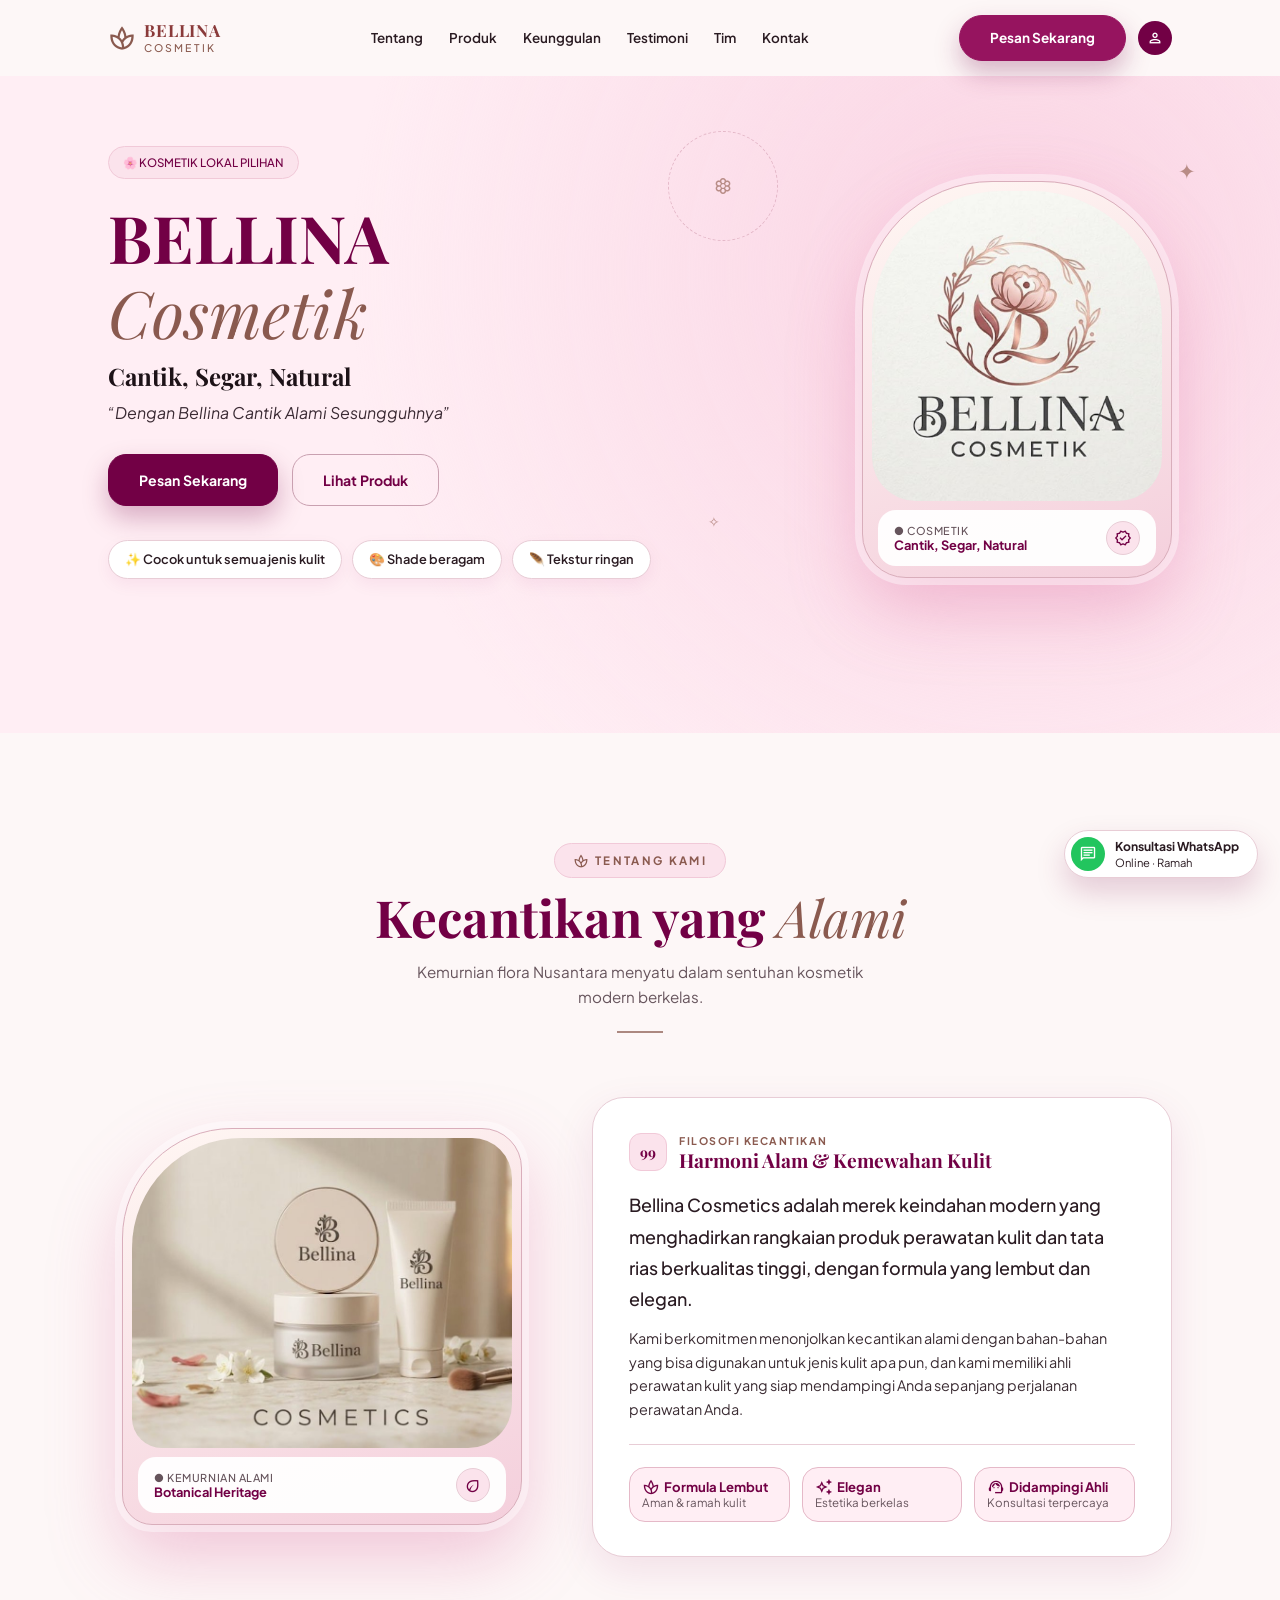
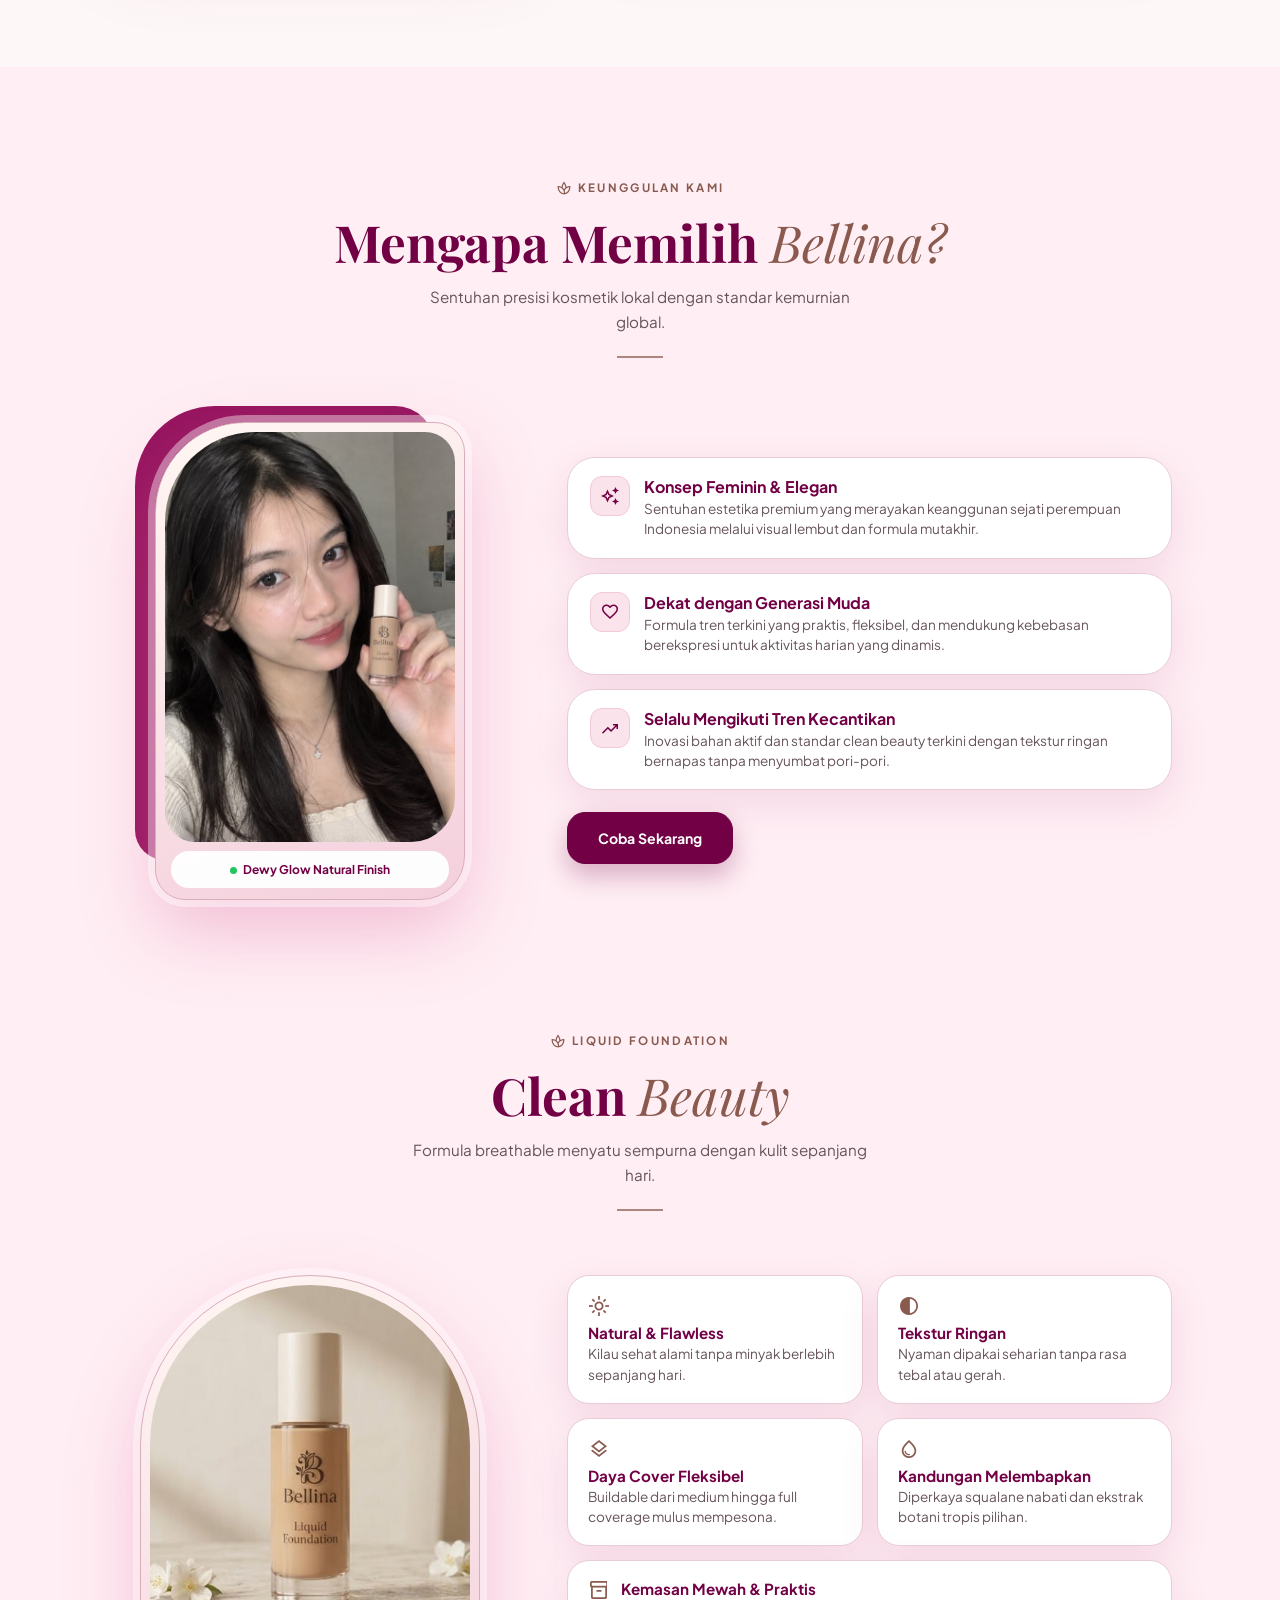
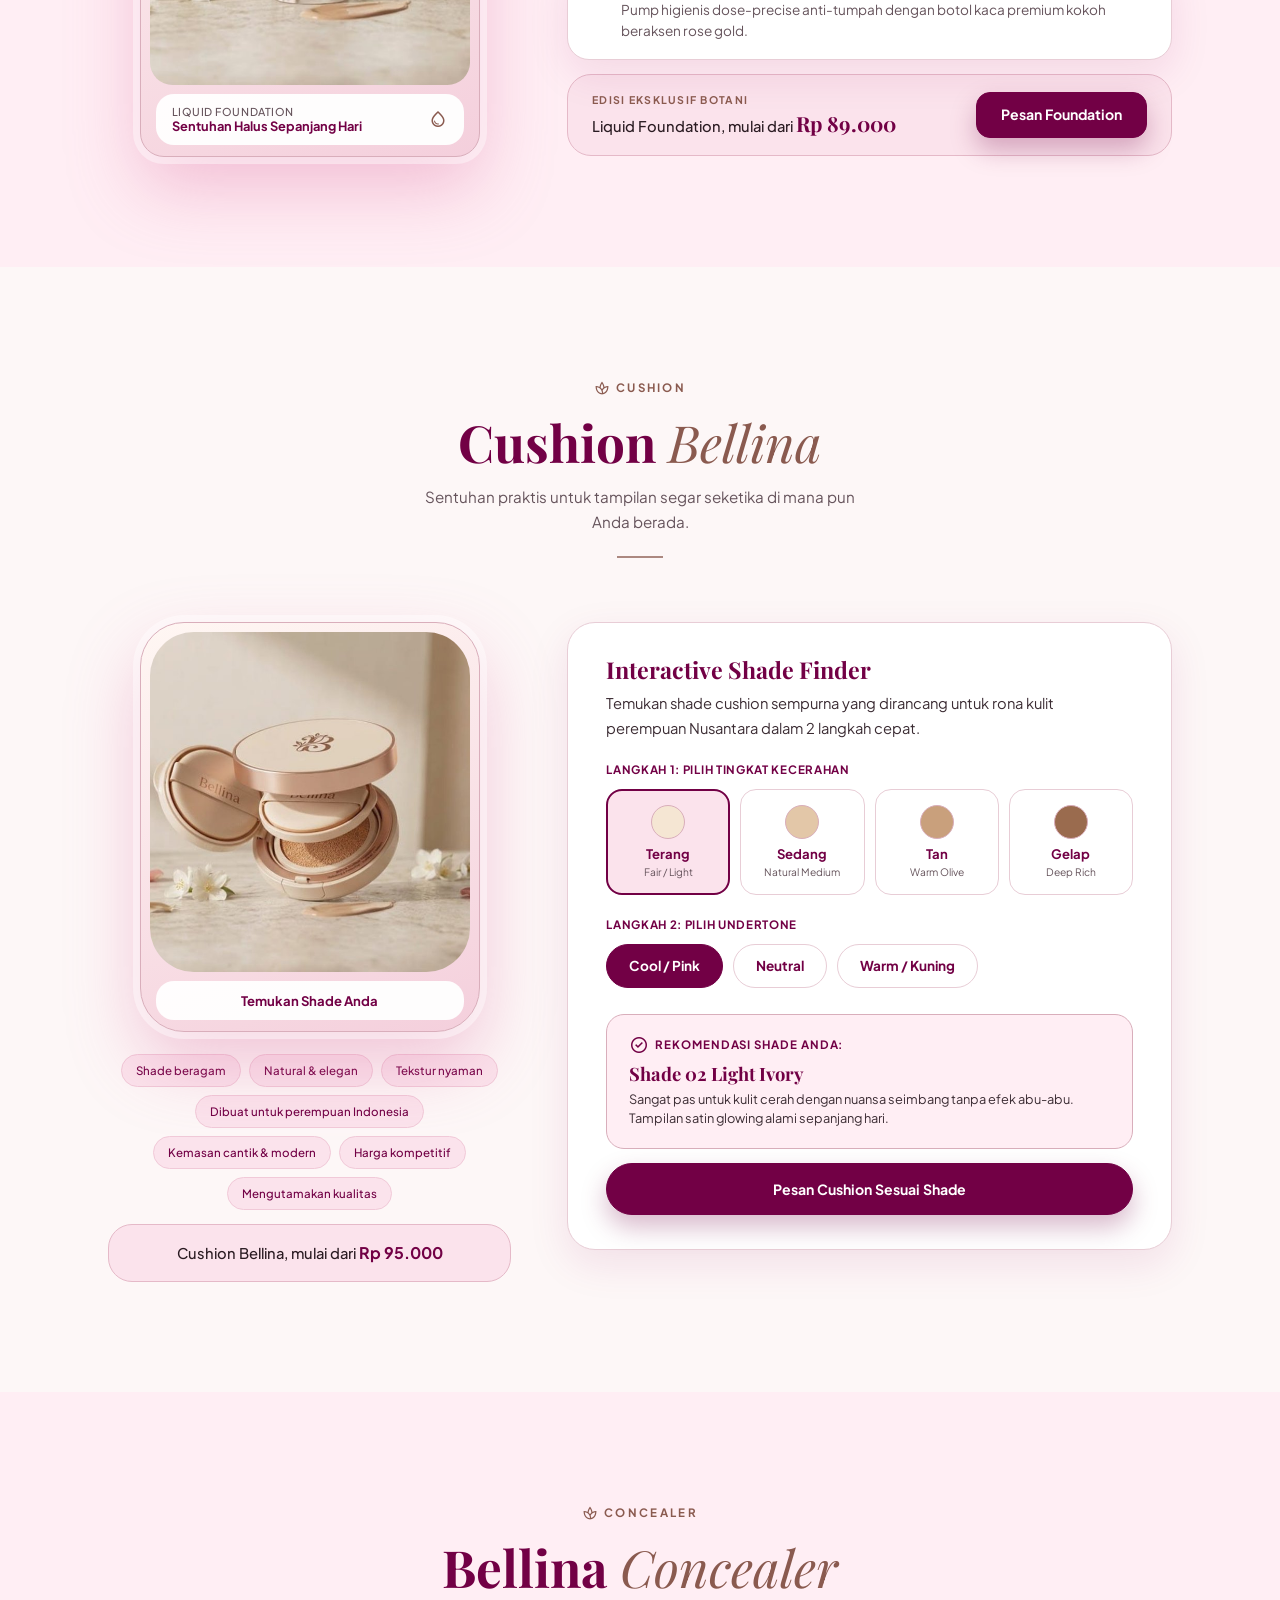
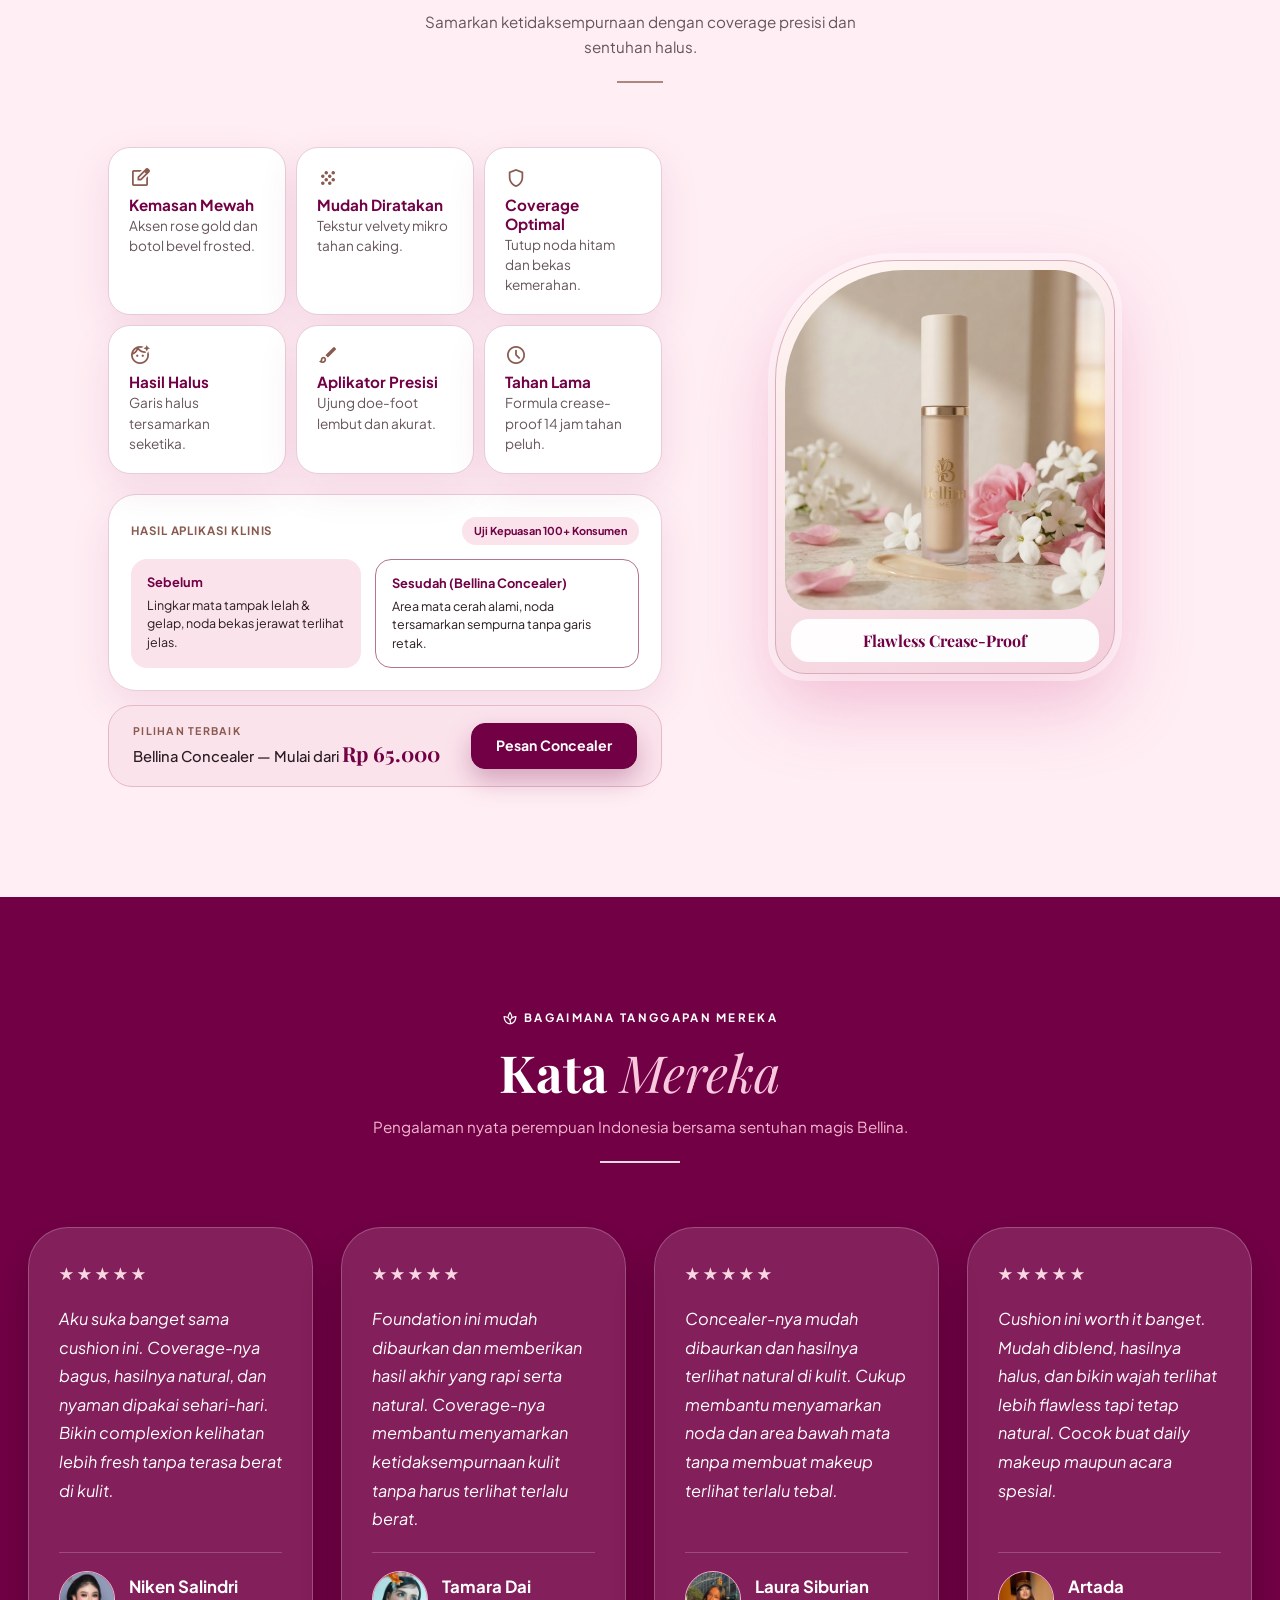
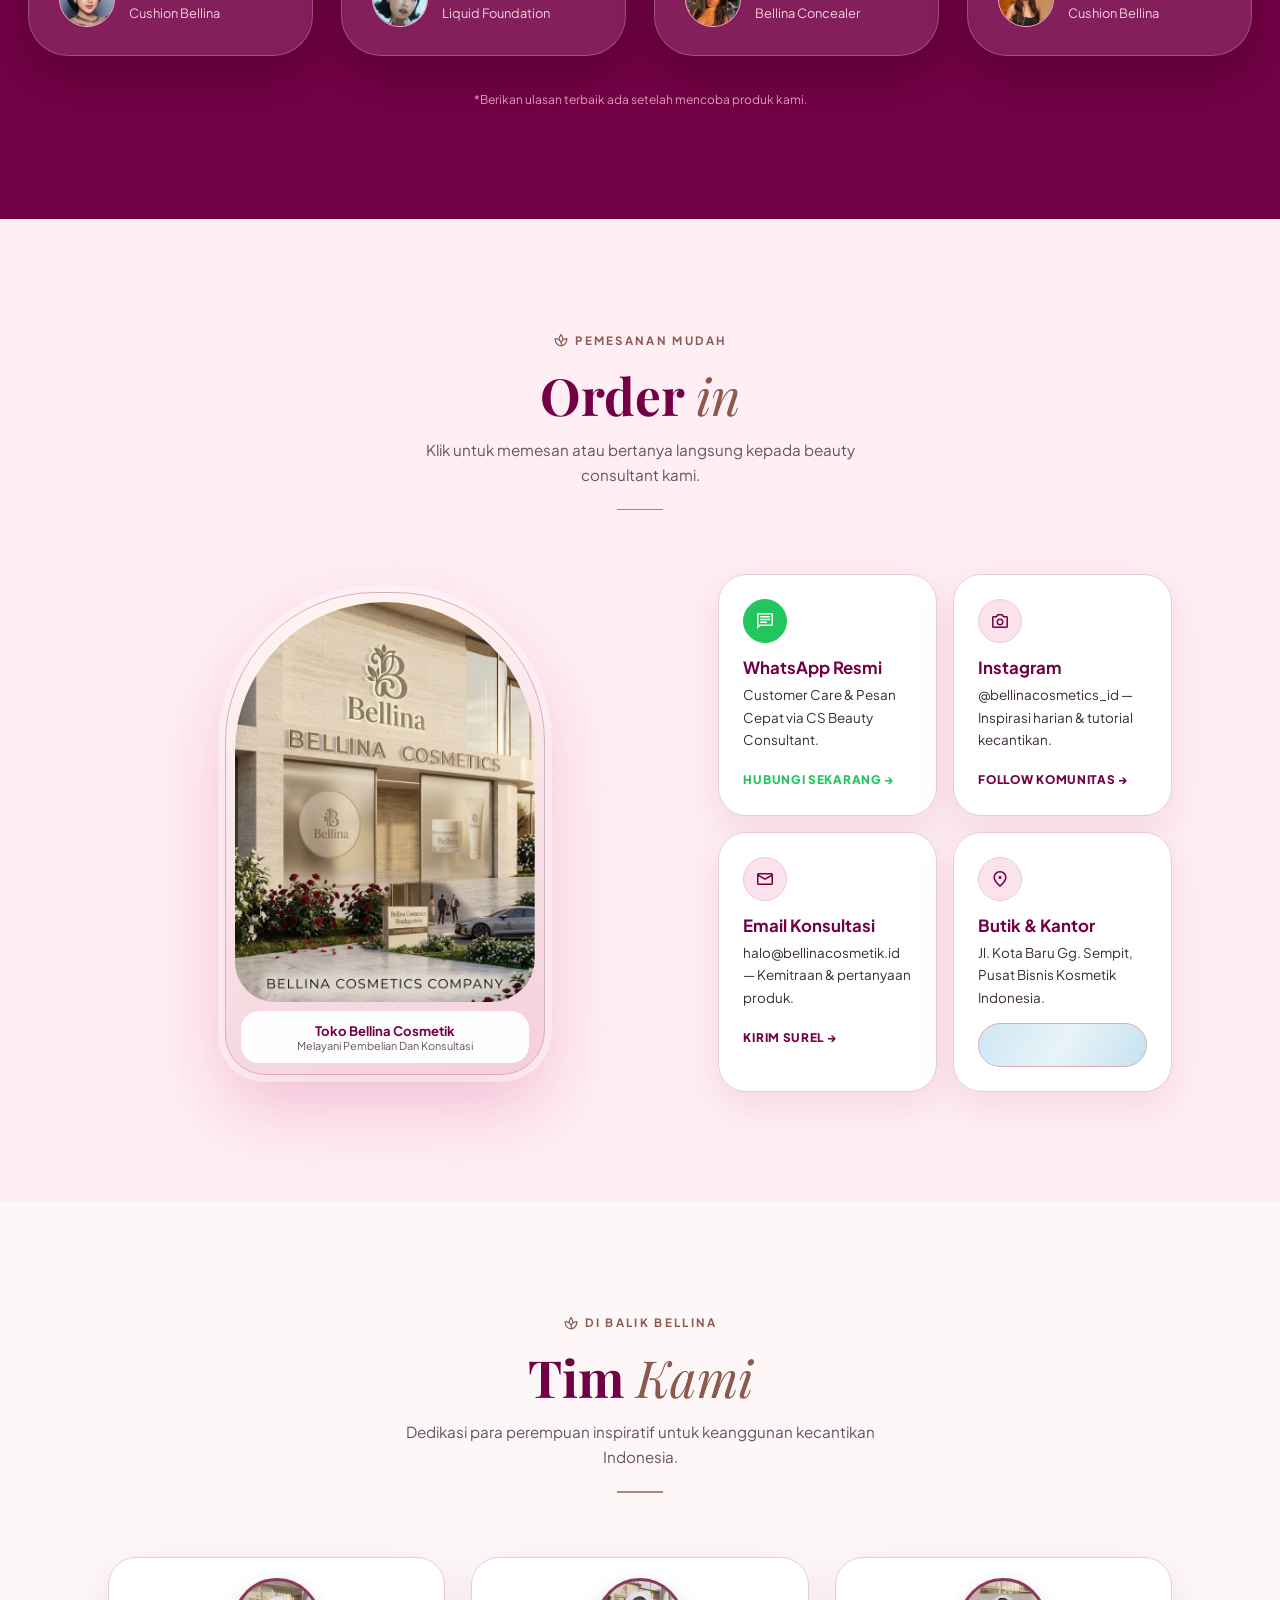
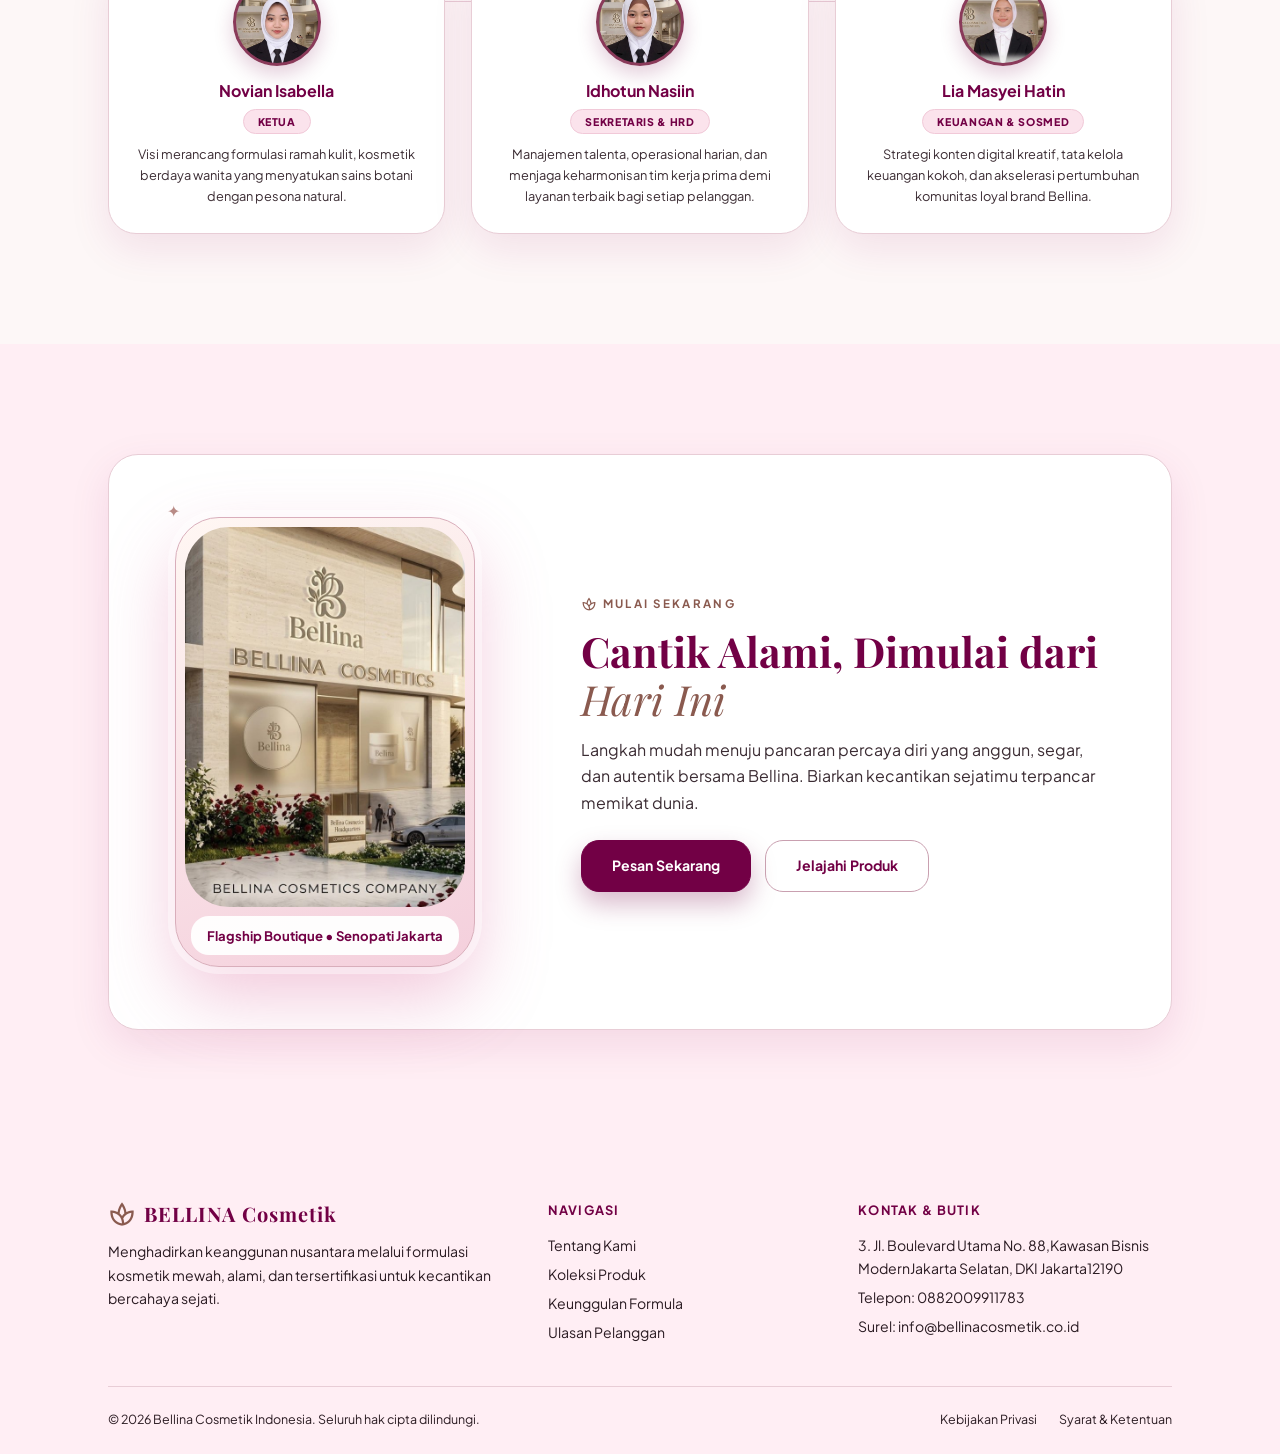
==== commit b270e3bf: "Update index.html" ====
--- a/index.html
+++ b/index.html
@@ -137,7 +137,7 @@
     <div class="fr rv"><div class="ph" style="--img:url(butik.jpg);--pos:center top"></div><div class="cap c s col">Toko Bellina Cosmetik<small style="text-transform:none;letter-spacing:0;font-weight:400">Melayani Pembelian Dan Konsultasi</small></div></div>
     <div class="g22 rv">
       <div class="cd ct"><span class="ib gr"><span class="ms">chat</span></span><h3>WhatsApp Resmi</h3><p>Customer Care &amp; Pesan Cepat via CS Beauty Consultant.</p><a class="g" data-wa href="#">Hubungi sekarang →</a></div>
-      <div class="cd ct"><span class="ib"><span class="ms">photo_camera</span></span><h3>Instagram</h3><p>@bellinacosmetics_id — Inspirasi harian &amp; tutorial kecantikan.</p><a href="https://instagram.com" target="_blank" rel="noopener">Follow komunitas →</a></div>
+      <div class="cd ct"><span class="ib"><span class="ms">photo_camera</span></span><h3>Instagram</h3><p>@bellinacosmetics_id — Inspirasi harian &amp; tutorial kecantikan.</p><a href="https://www.instagram.com/belina_ofc?utm_source=qr&vrfl=MXY2c2hpZHdsZ2d6Yw%3D%3D" target="_blank" rel="noopener">Follow komunitas →</a></div>
       <div class="cd ct"><span class="ib"><span class="ms">mail</span></span><h3>Email Konsultasi</h3><p>halo@bellinacosmetik.id — Kemitraan &amp; pertanyaan produk.</p><a href="mailto:halo@bellinacosmetik.id">Kirim surel →</a></div>
       <div class="cd ct"><span class="ib"><span class="ms">location_on</span></span><h3>Butik &amp; Kantor</h3><p>Jl. Kota Baru Gg. Sempit, Pusat Bisnis Kosmetik Indonesia.</p><a class="mp" href="https://maps.google.com/?q=Jl.+Kota+Baru+Gg+Sempit" target="_blank" rel="noopener" style="display:block" aria-label="Lihat peta"></a></div>
     </div>
@@ -149,7 +149,7 @@
   <div class="tm3">
     <div class="cd tm rv"><div class="a" style="--img:url(tim-novian.jpg)"></div><h3>Novian Isabella</h3><span class="r">KETUA</span><p>Visi merancang formulasi ramah kulit, kosmetik berdaya wanita yang menyatukan sains botani dengan pesona natural.</p></div>
     <div class="cd tm rv"><div class="a" style="--img:url(tim-idhotun.jpg)"></div><h3>Idhotun Nasiin</h3><span class="r">SEKRETARIS &amp; HRD</span><p>Manajemen talenta, operasional harian, dan menjaga keharmonisan tim kerja prima demi layanan terbaik bagi setiap pelanggan.</p></div>
-    <div class="cd tm rv"><div class="a" style="--img:url(tim-lia.jpg);--pos:50% 30%"></div><h3>Lia Masyeihatin</h3><span class="r">KEUANGAN &amp; SOSMED</span><p>Strategi konten digital kreatif, tata kelola keuangan kokoh, dan akselerasi pertumbuhan komunitas loyal brand Bellina.</p></div>
+    <div class="cd tm rv"><div class="a" style="--img:url(tim-lia.jpg);--pos:50% 30%"></div><h3>Lia Masyei Hatin</h3><span class="r">KEUANGAN &amp; SOSMED</span><p>Strategi konten digital kreatif, tata kelola keuangan kokoh, dan akselerasi pertumbuhan komunitas loyal brand Bellina.</p></div>
   </div>
 </div></section>
 
@@ -163,9 +163,9 @@
 
 <footer><div class="wrap">
   <div class="fg">
-    <div><a class="logo" href="index.html" style="font-size:1.25rem;color:var(--d)"><span class="ms">spa</span><span>BELLINA Cosmetik</span></a><p style="margin-top:12px;max-width:390px">Menghadirkan keanggunan botanika nusantara melalui formulasi kosmetik mewah, alami, dan tersertifikasi untuk kecantikan bercahaya sejati.</p></div>
+    <div><a class="logo" href="index.html" style="font-size:1.25rem;color:var(--d)"><span class="ms">spa</span><span>BELLINA Cosmetik</span></a><p style="margin-top:12px;max-width:390px">Menghadirkan keanggunan nusantara melalui formulasi kosmetik mewah, alami, dan tersertifikasi untuk kecantikan bercahaya sejati.</p></div>
     <div><h4>Navigasi</h4><ul><li><a href="#tentang">Tentang Kami</a></li><li><a href="#produk">Koleksi Produk</a></li><li><a href="#keunggulan">Keunggulan Formula</a></li><li><a href="#testimoni">Ulasan Pelanggan</a></li></ul></div>
-    <div><h4>Kontak &amp; Butik</h4><p>Graha Bellina, Jl. Senopati No. 42, Kebayoran Baru, Jakarta Selatan</p><p>Telepon: +62 21 5550 8989</p><p>Surel: info@bellinacosmetik.co.id</p></div>
+    <div><h4>Kontak &amp; Butik</h4><p>3. Jl. Boulevard Utama No. 88,Kawasan Bisnis ModernJakarta Selatan, DKI Jakarta12190</p><p>Telepon: 0882009911783</p><p>Surel: info@bellinacosmetik.co.id</p></div>
   </div>
   <div class="fb"><span>© 2026 Bellina Cosmetik Indonesia. Seluruh hak cipta dilindungi.</span><span><a href="#">Kebijakan Privasi</a><a href="#">Syarat &amp; Ketentuan</a></span></div>
 </div></footer>
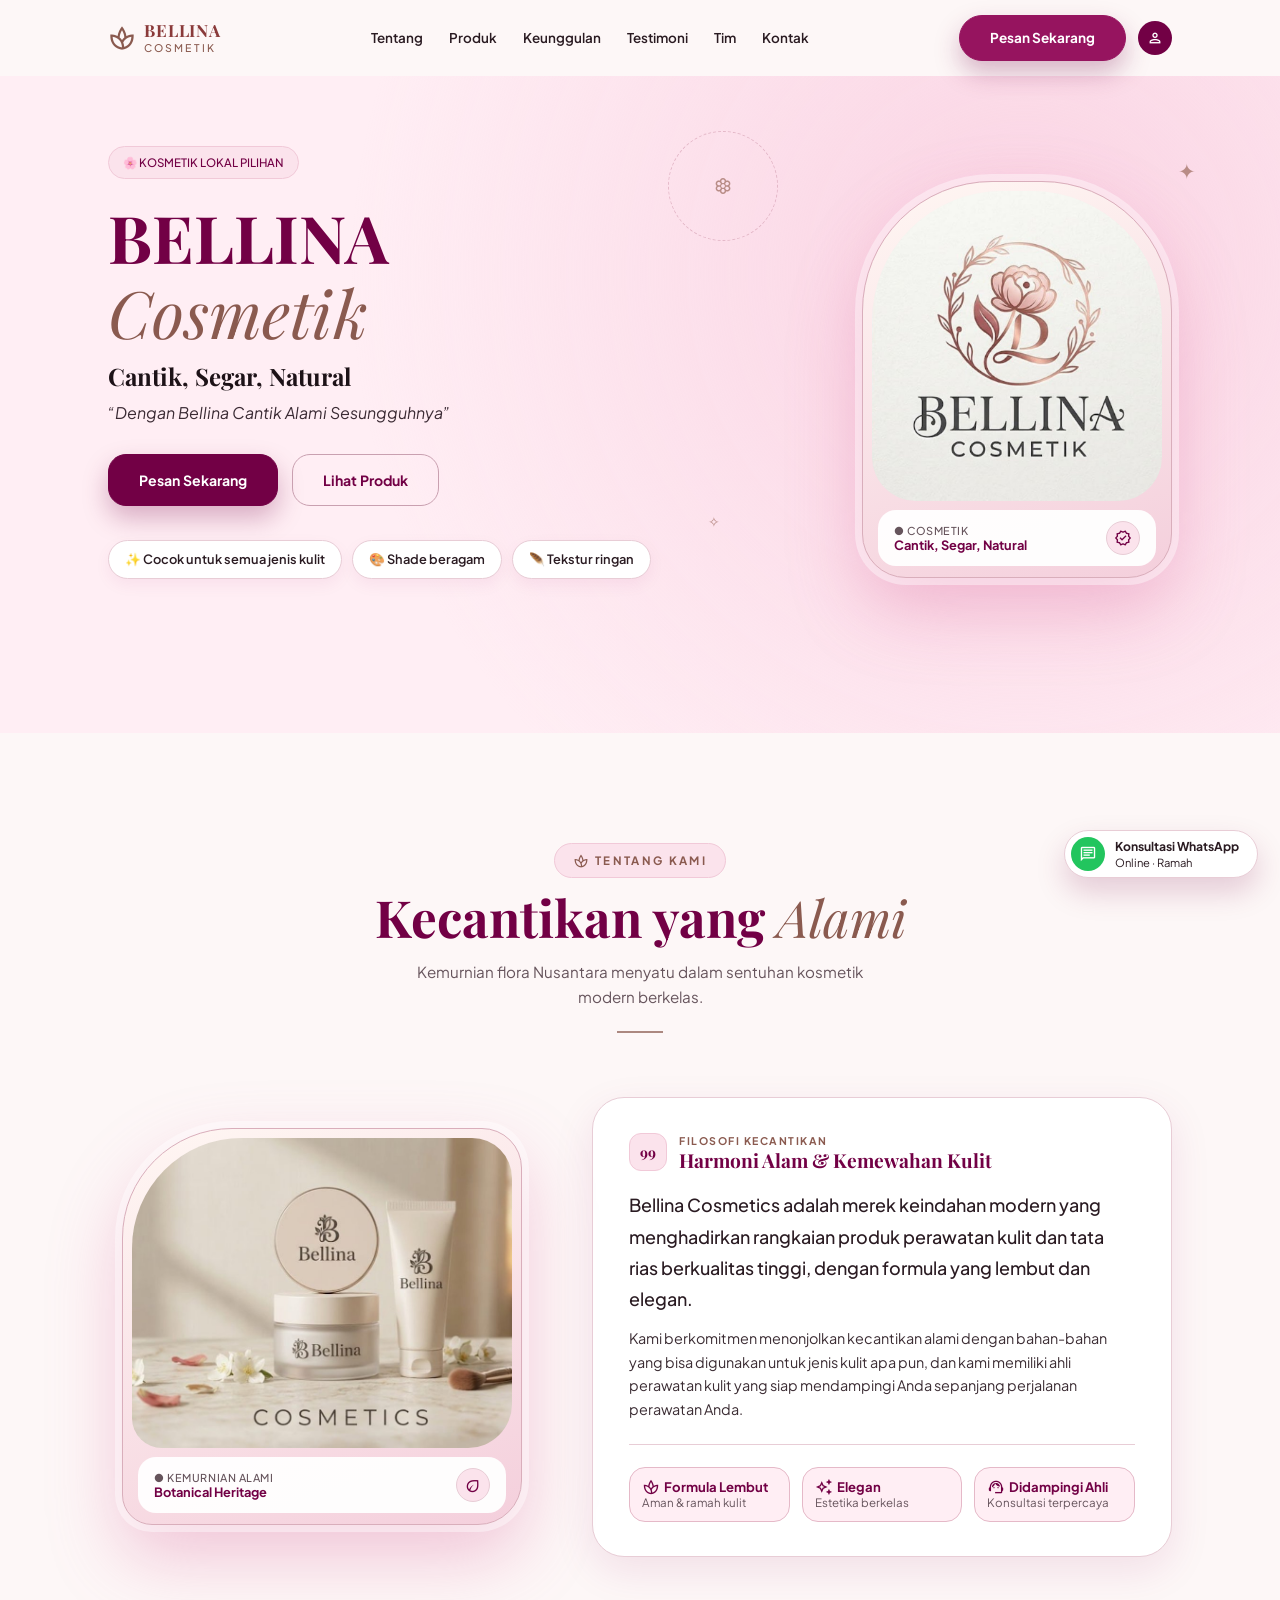
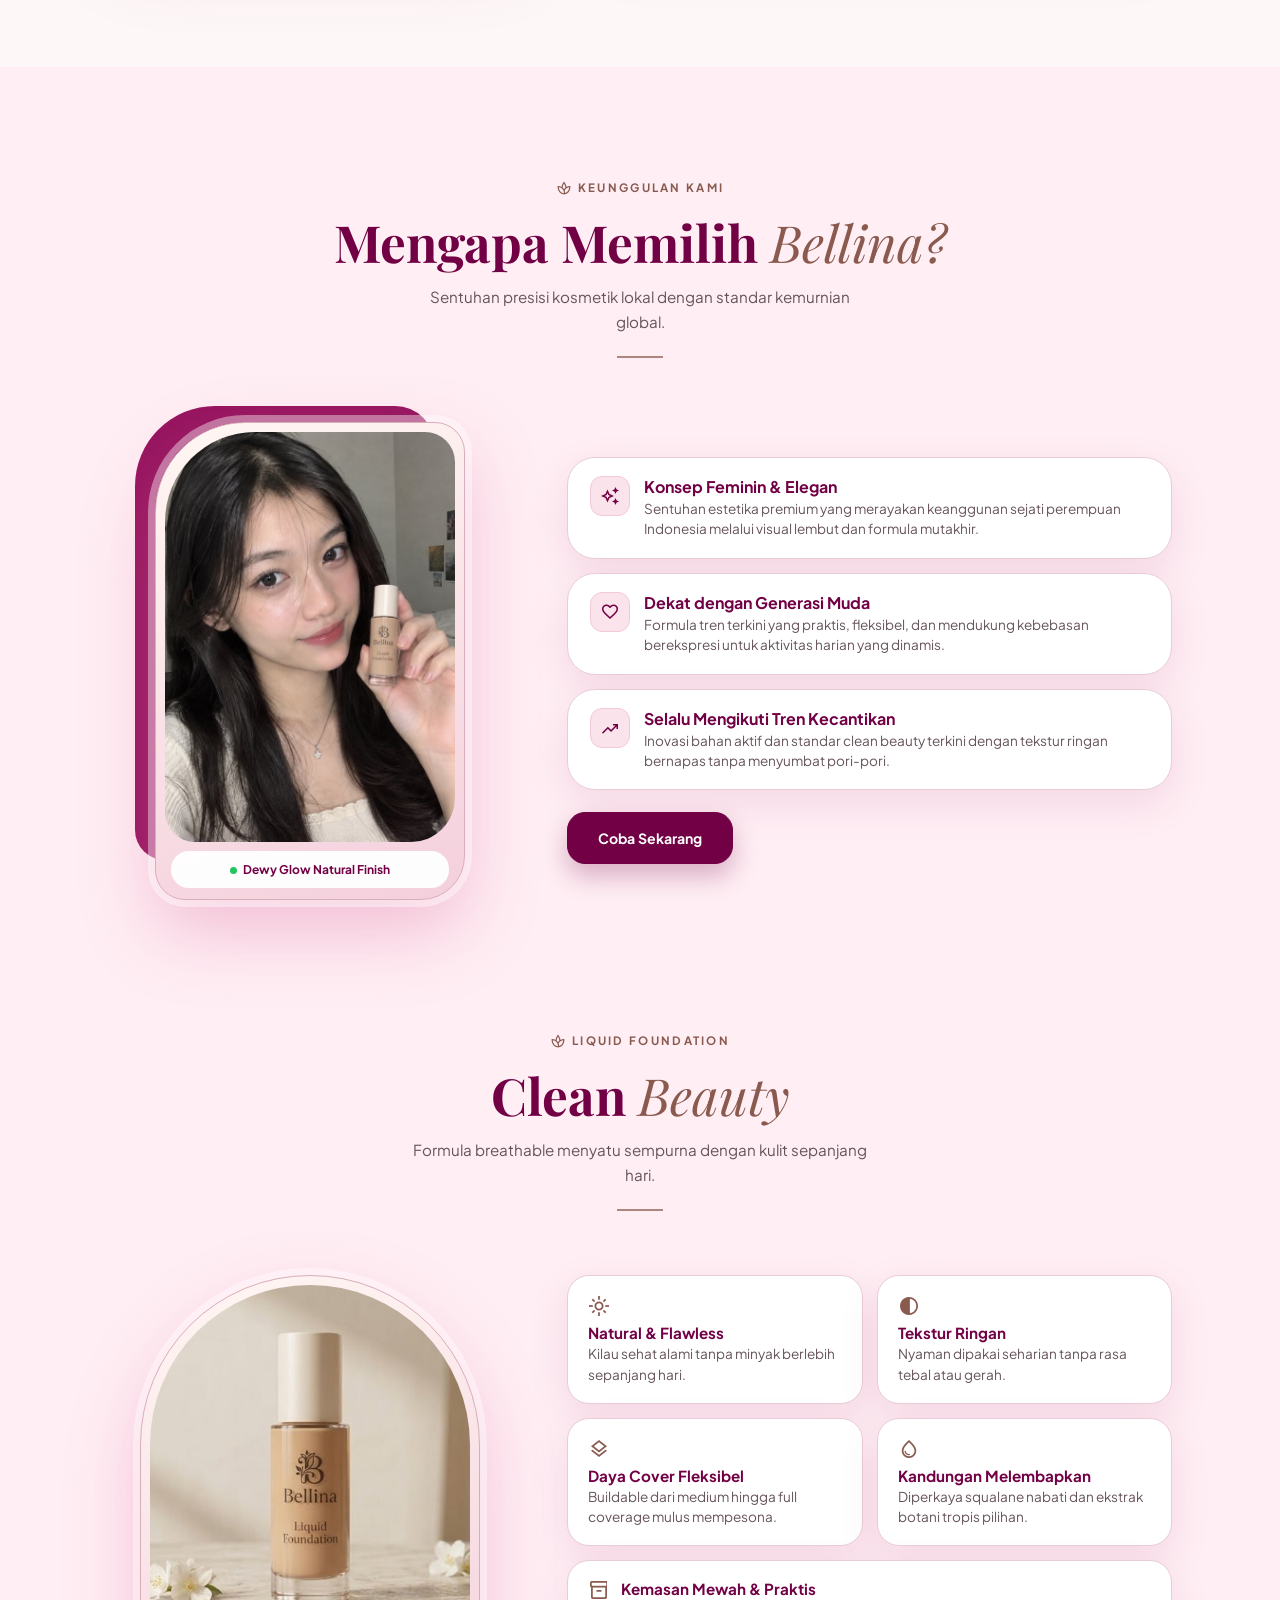
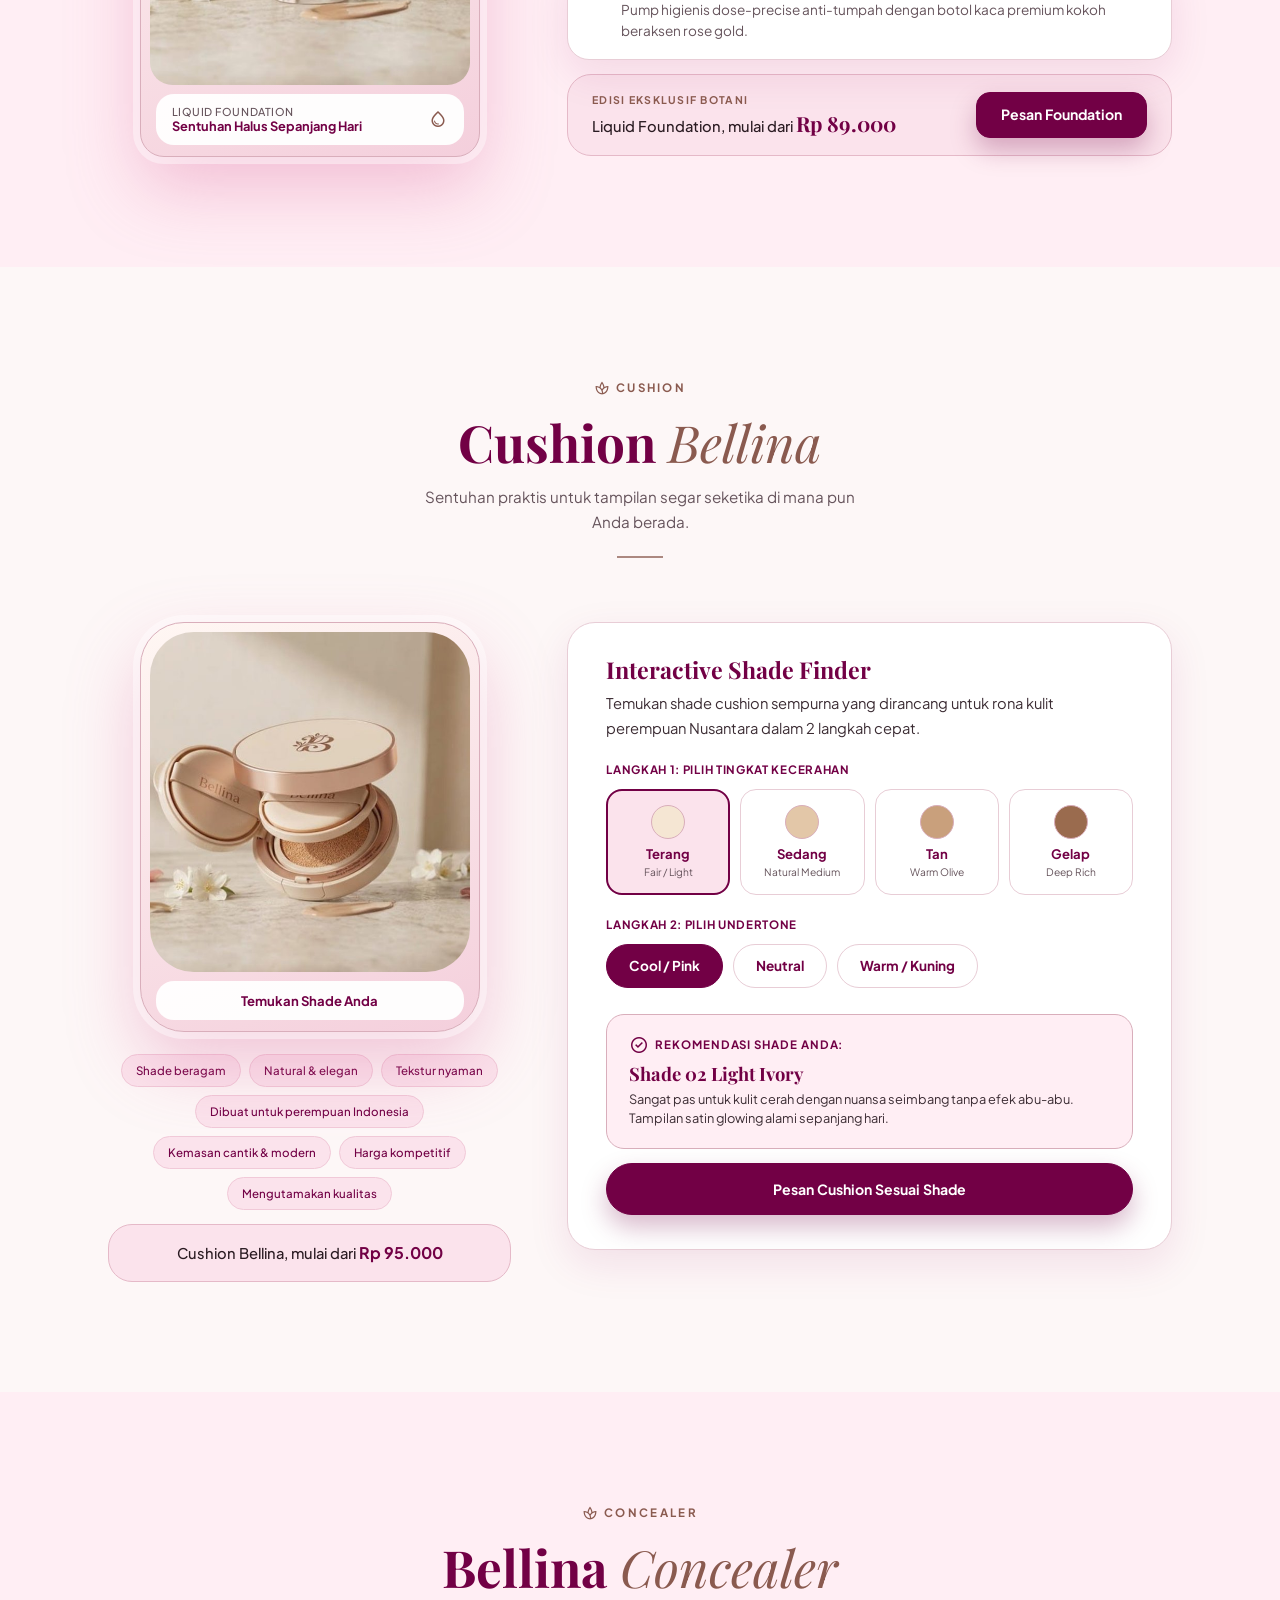
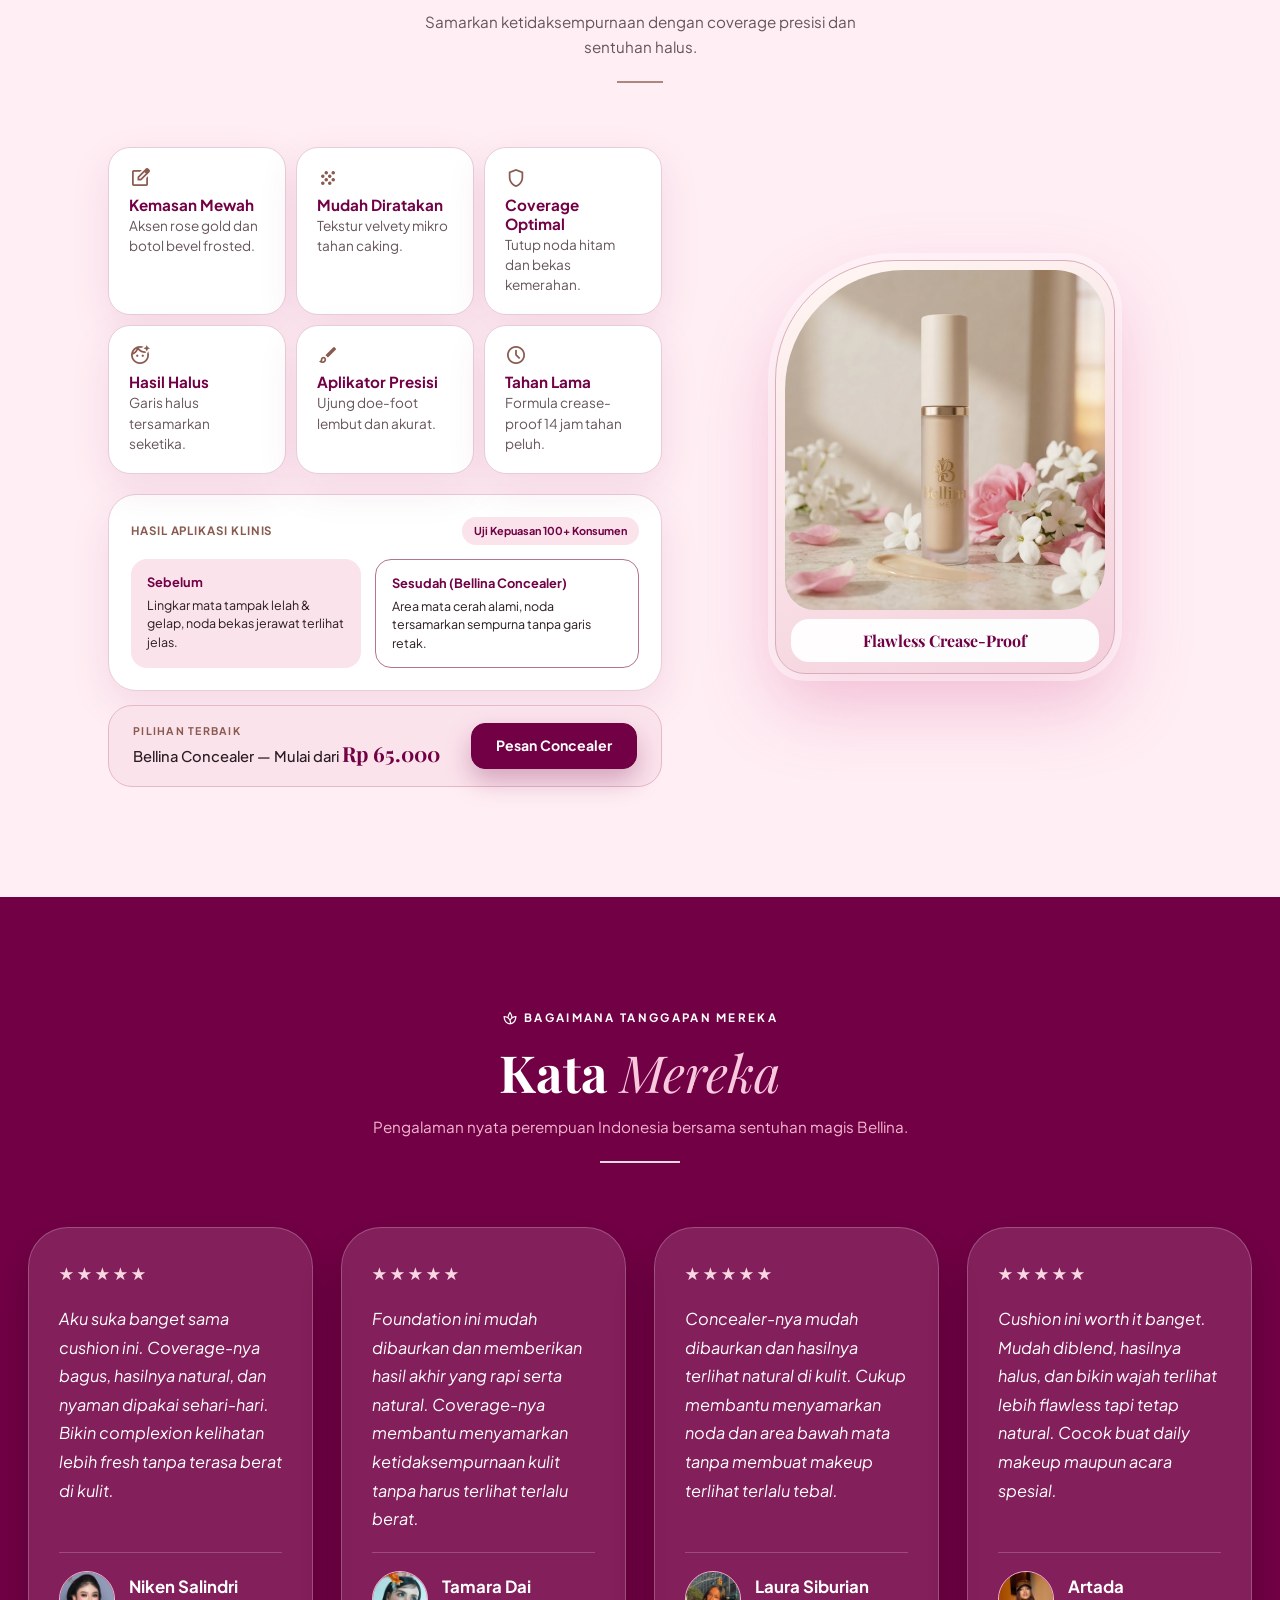
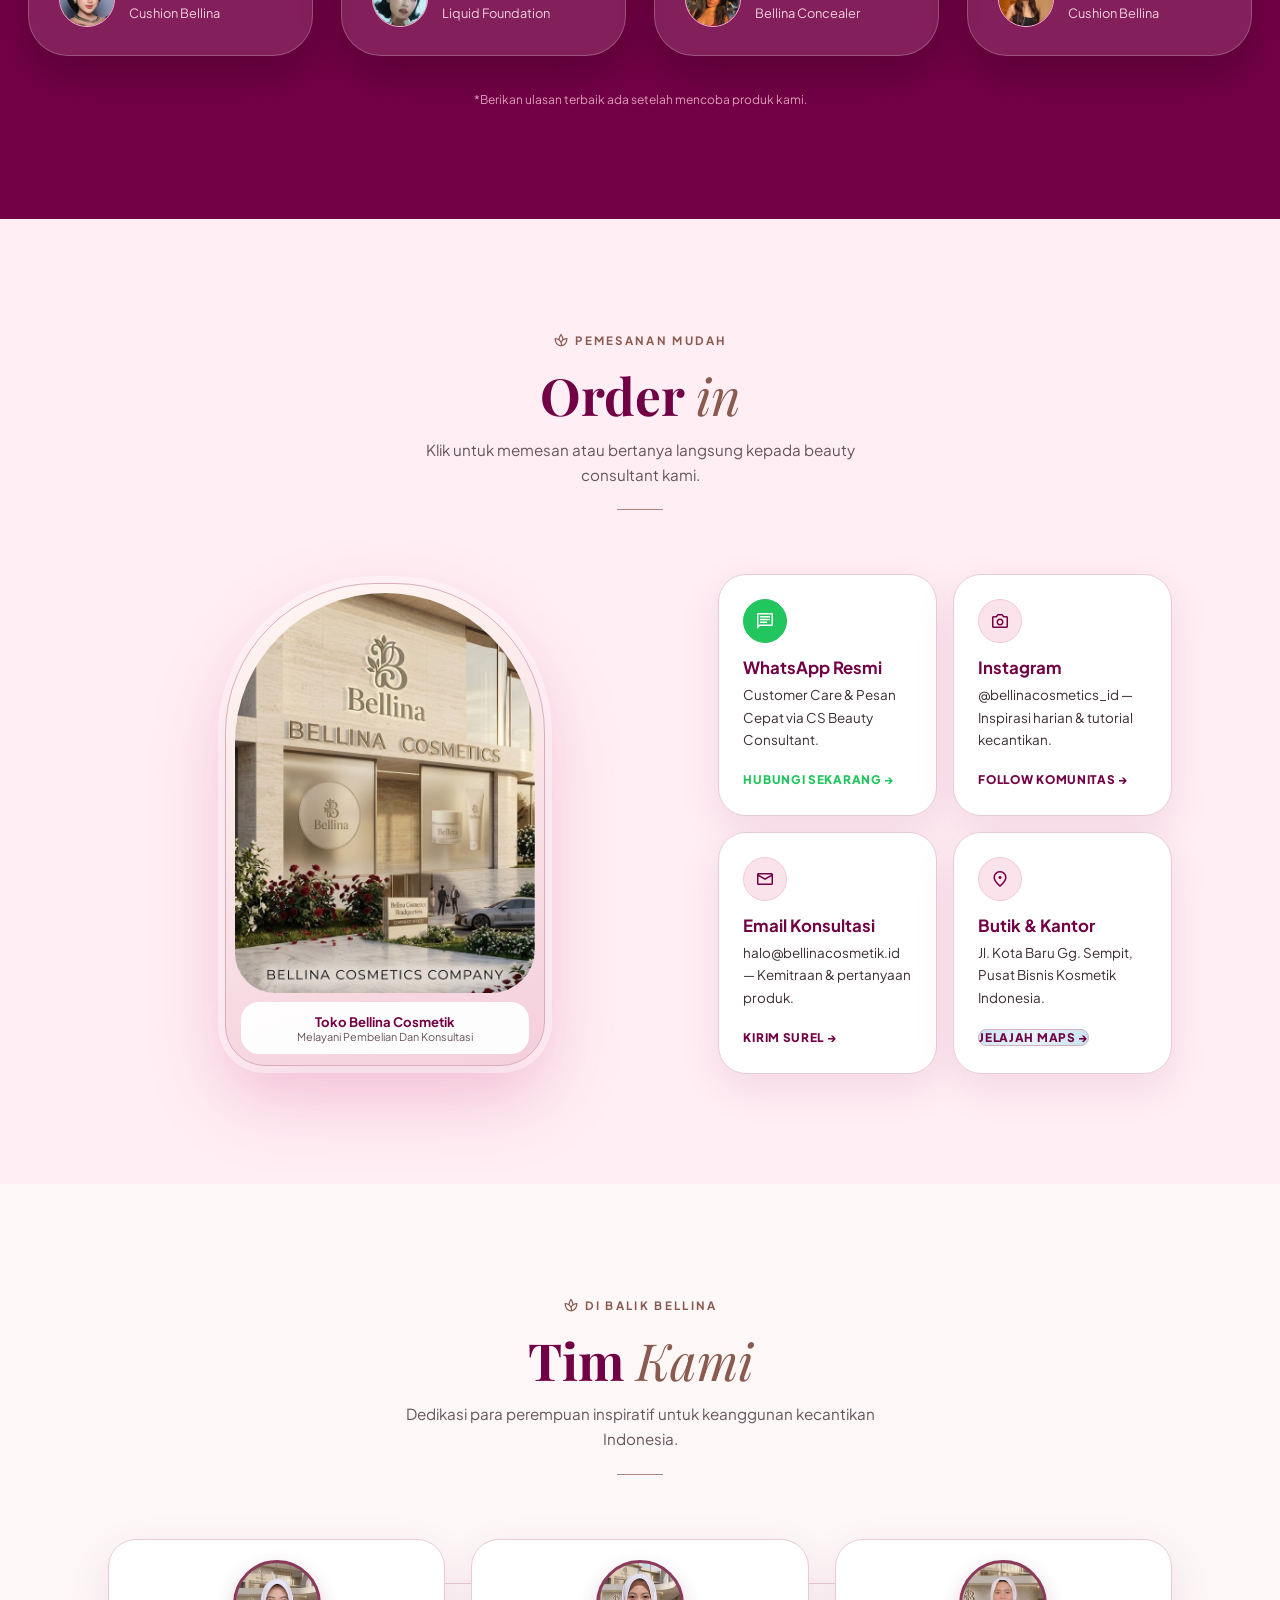
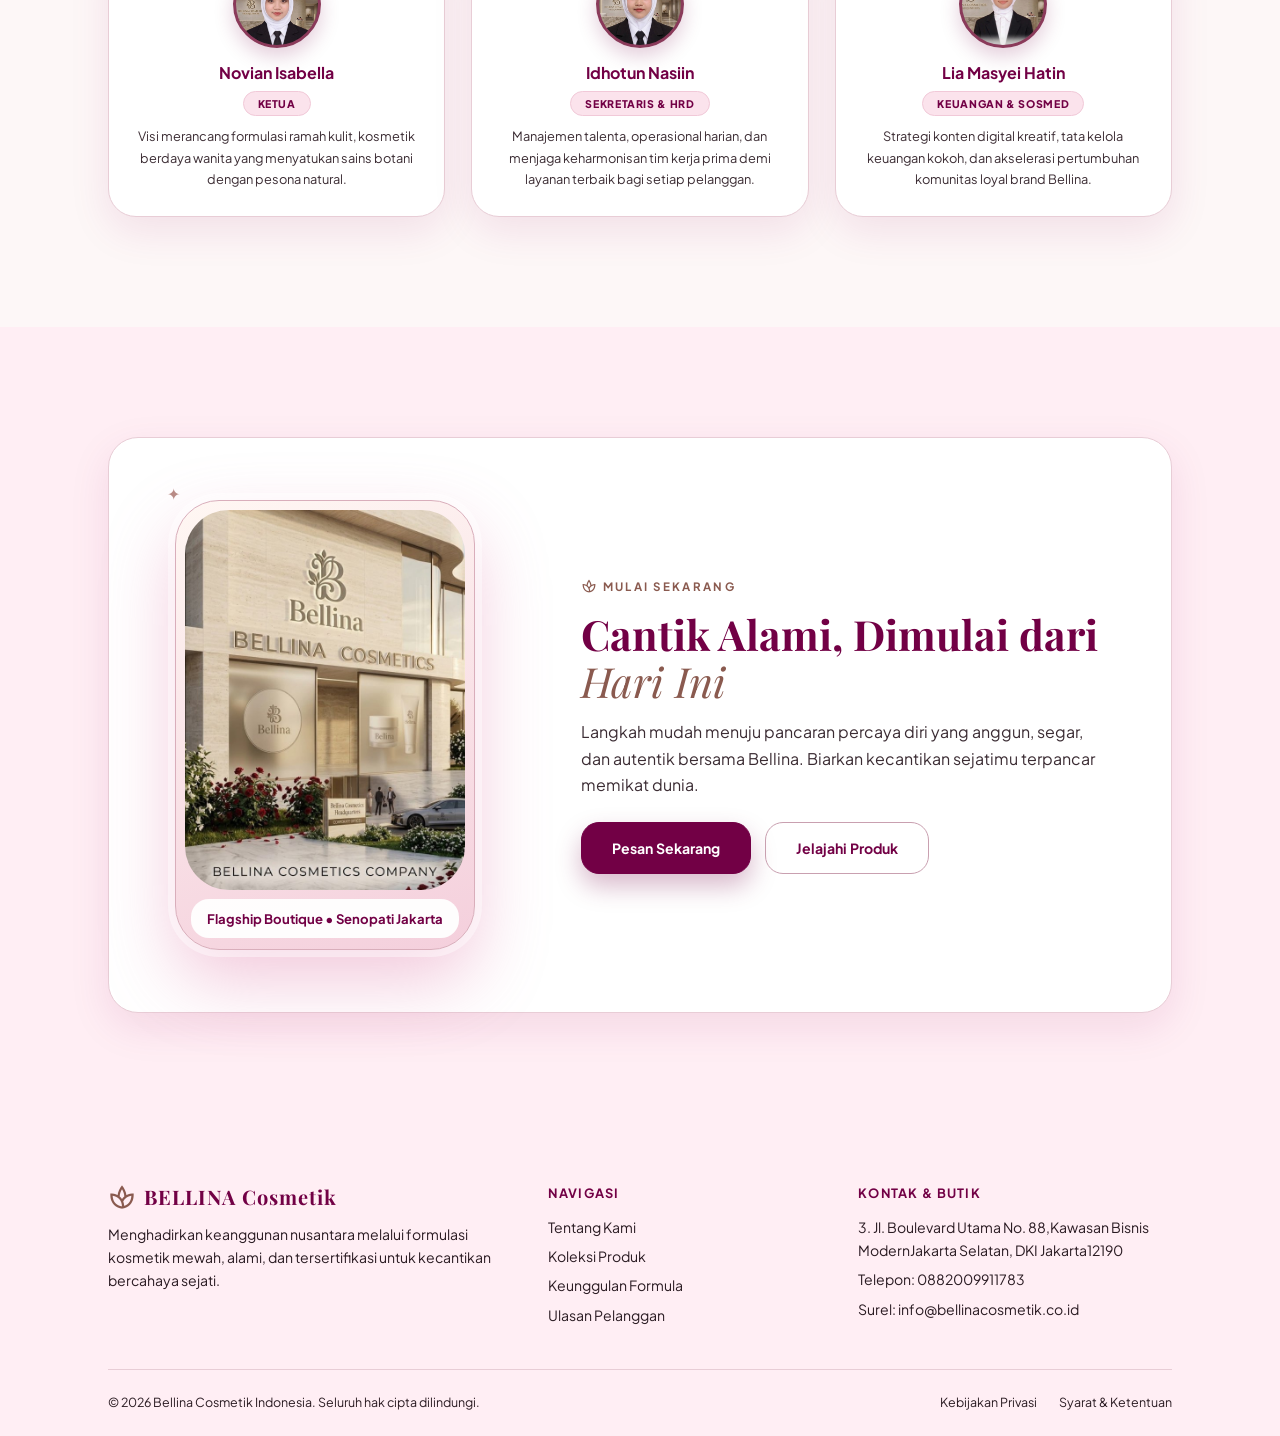
==== commit e582a3cc: "Update index.html" ====
--- a/index.html
+++ b/index.html
@@ -139,7 +139,7 @@
       <div class="cd ct"><span class="ib gr"><span class="ms">chat</span></span><h3>WhatsApp Resmi</h3><p>Customer Care &amp; Pesan Cepat via CS Beauty Consultant.</p><a class="g" data-wa href="#">Hubungi sekarang →</a></div>
       <div class="cd ct"><span class="ib"><span class="ms">photo_camera</span></span><h3>Instagram</h3><p>@bellinacosmetics_id — Inspirasi harian &amp; tutorial kecantikan.</p><a href="https://www.instagram.com/belina_ofc?utm_source=qr&vrfl=MXY2c2hpZHdsZ2d6Yw%3D%3D" target="_blank" rel="noopener">Follow komunitas →</a></div>
       <div class="cd ct"><span class="ib"><span class="ms">mail</span></span><h3>Email Konsultasi</h3><p>halo@bellinacosmetik.id — Kemitraan &amp; pertanyaan produk.</p><a href="mailto:halo@bellinacosmetik.id">Kirim surel →</a></div>
-      <div class="cd ct"><span class="ib"><span class="ms">location_on</span></span><h3>Butik &amp; Kantor</h3><p>Jl. Kota Baru Gg. Sempit, Pusat Bisnis Kosmetik Indonesia.</p><a class="mp" href="https://maps.google.com/?q=Jl.+Kota+Baru+Gg+Sempit" target="_blank" rel="noopener" style="display:block" aria-label="Lihat peta"></a></div>
+      <div class="cd ct"><span class="ib"><span class="ms">location_on</span></span><h3>Butik &amp; Kantor</h3><p>Jl. Kota Baru Gg. Sempit, Pusat Bisnis Kosmetik Indonesia.</p><a class="mp" href="https://share.google/In5HDDiah3yC1AdnM" target="_blank" rel="noopener">Jelajah Maps →</a></div>
     </div>
   </div>
 </div></section>
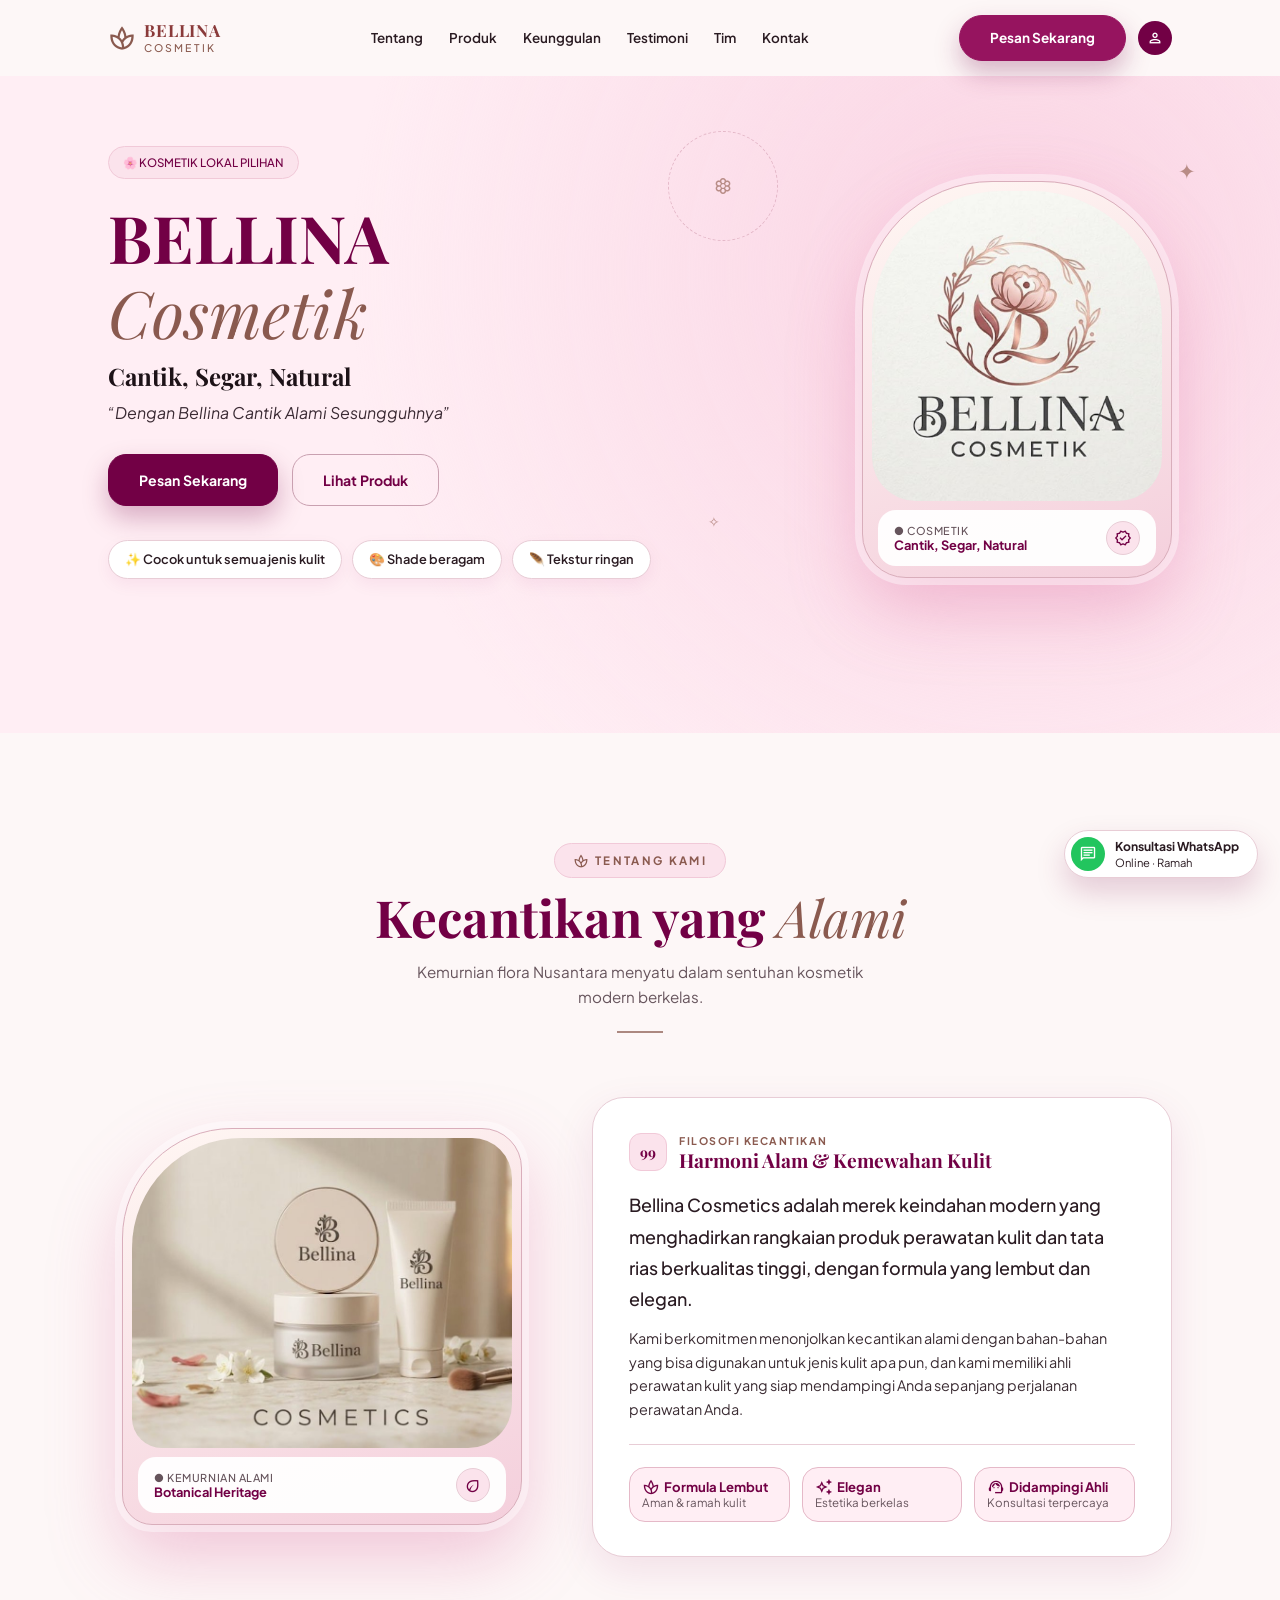
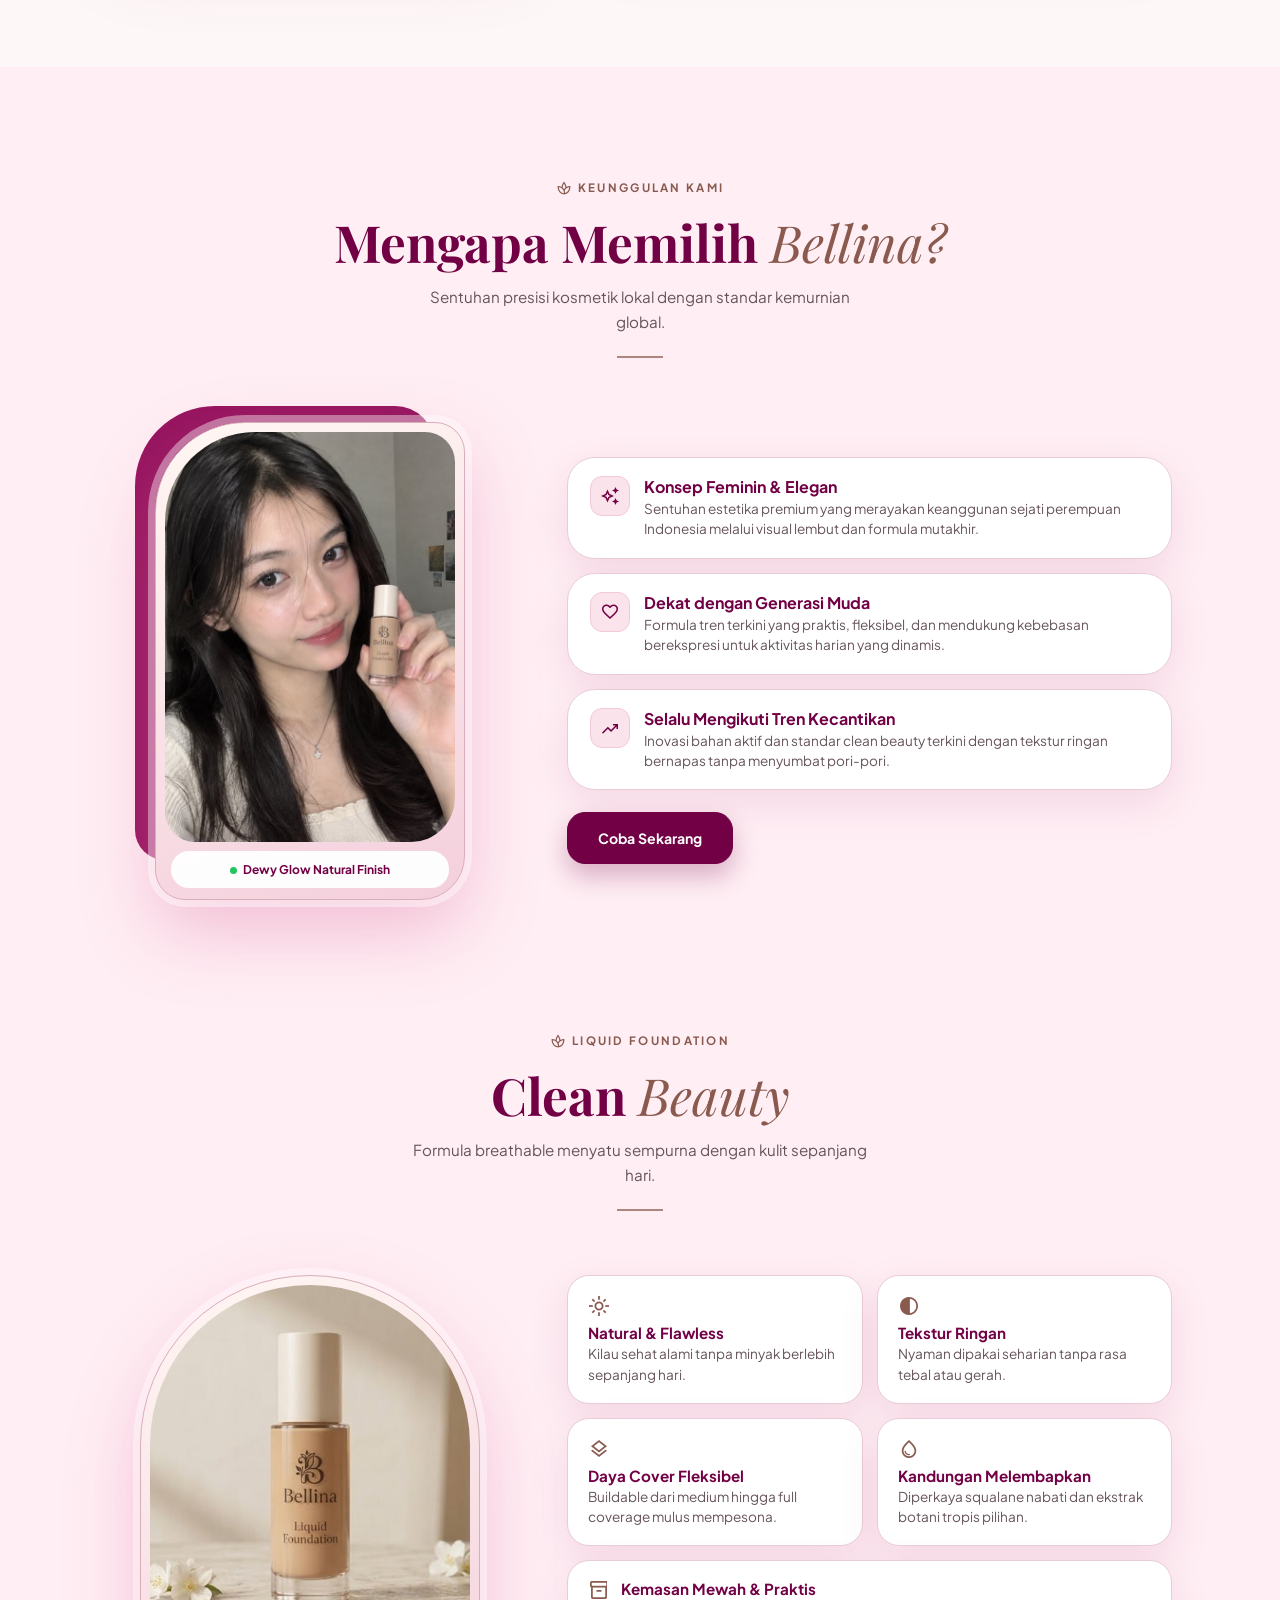
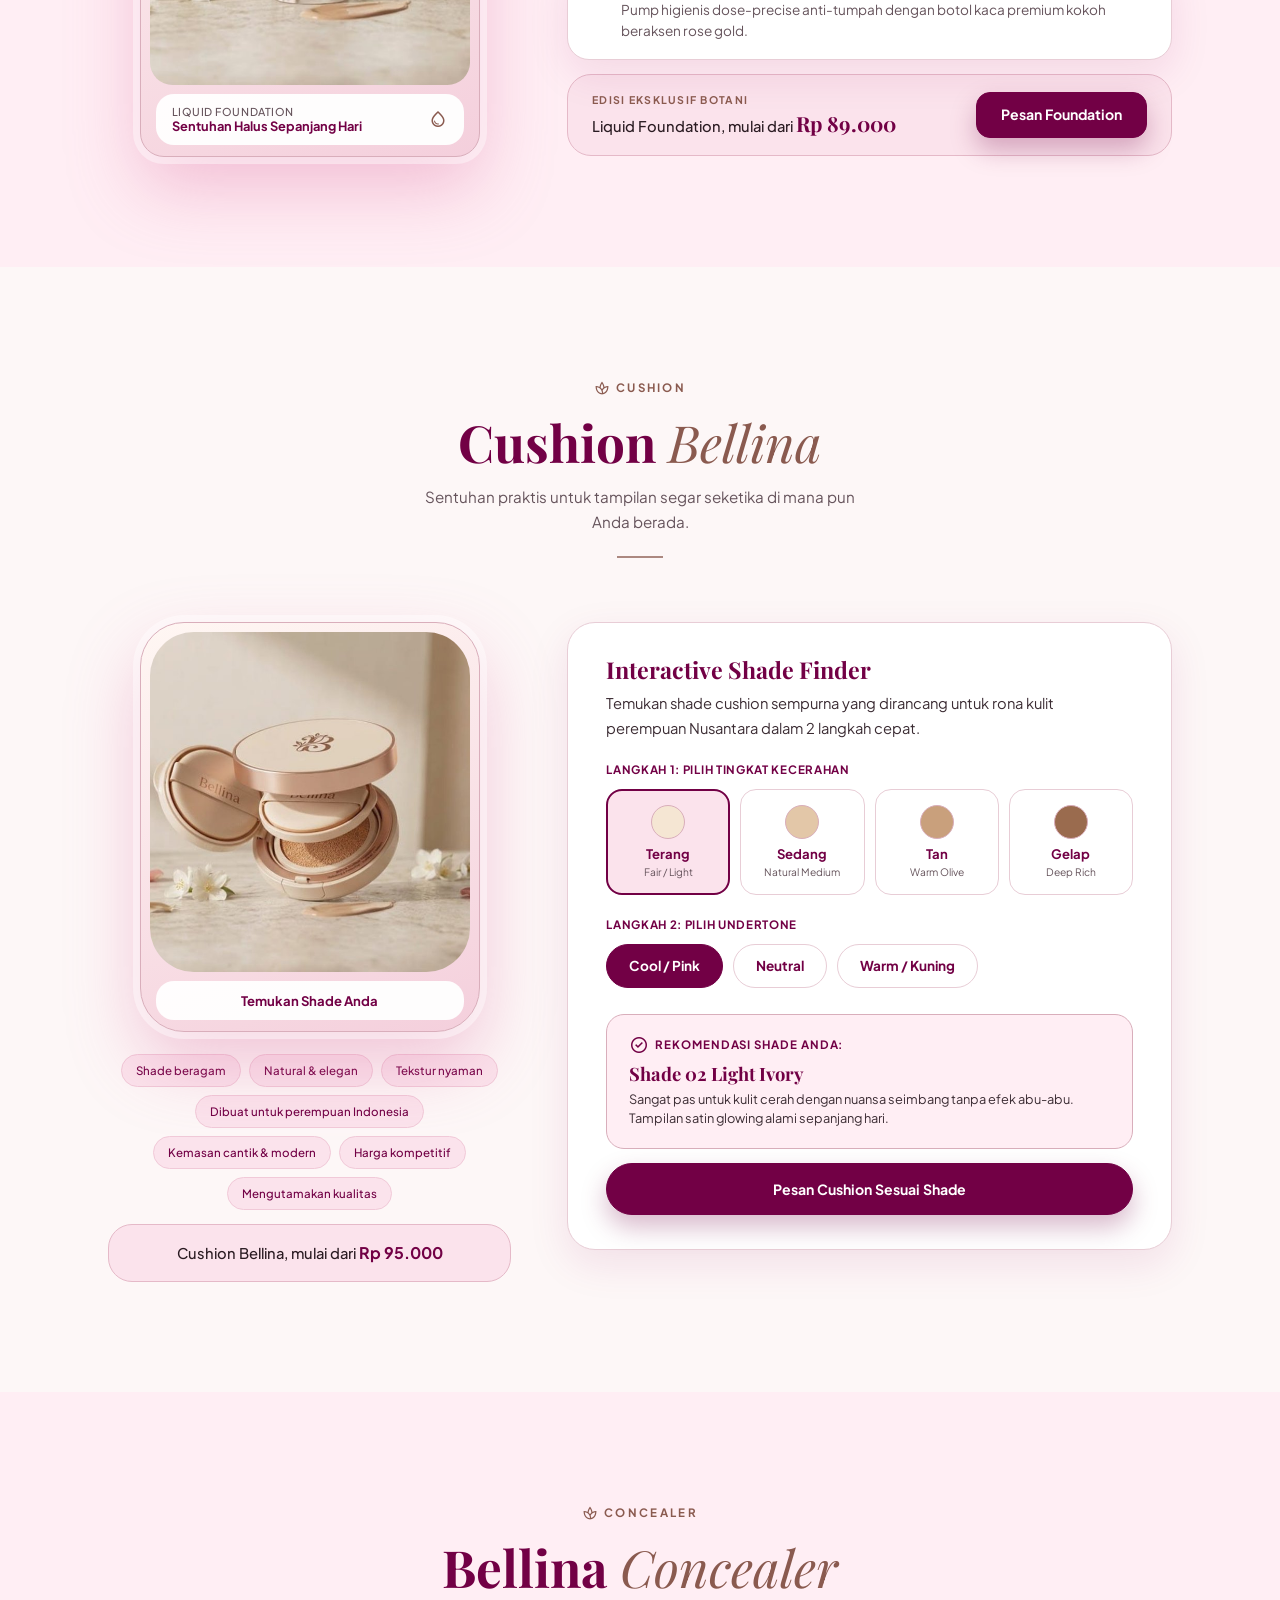
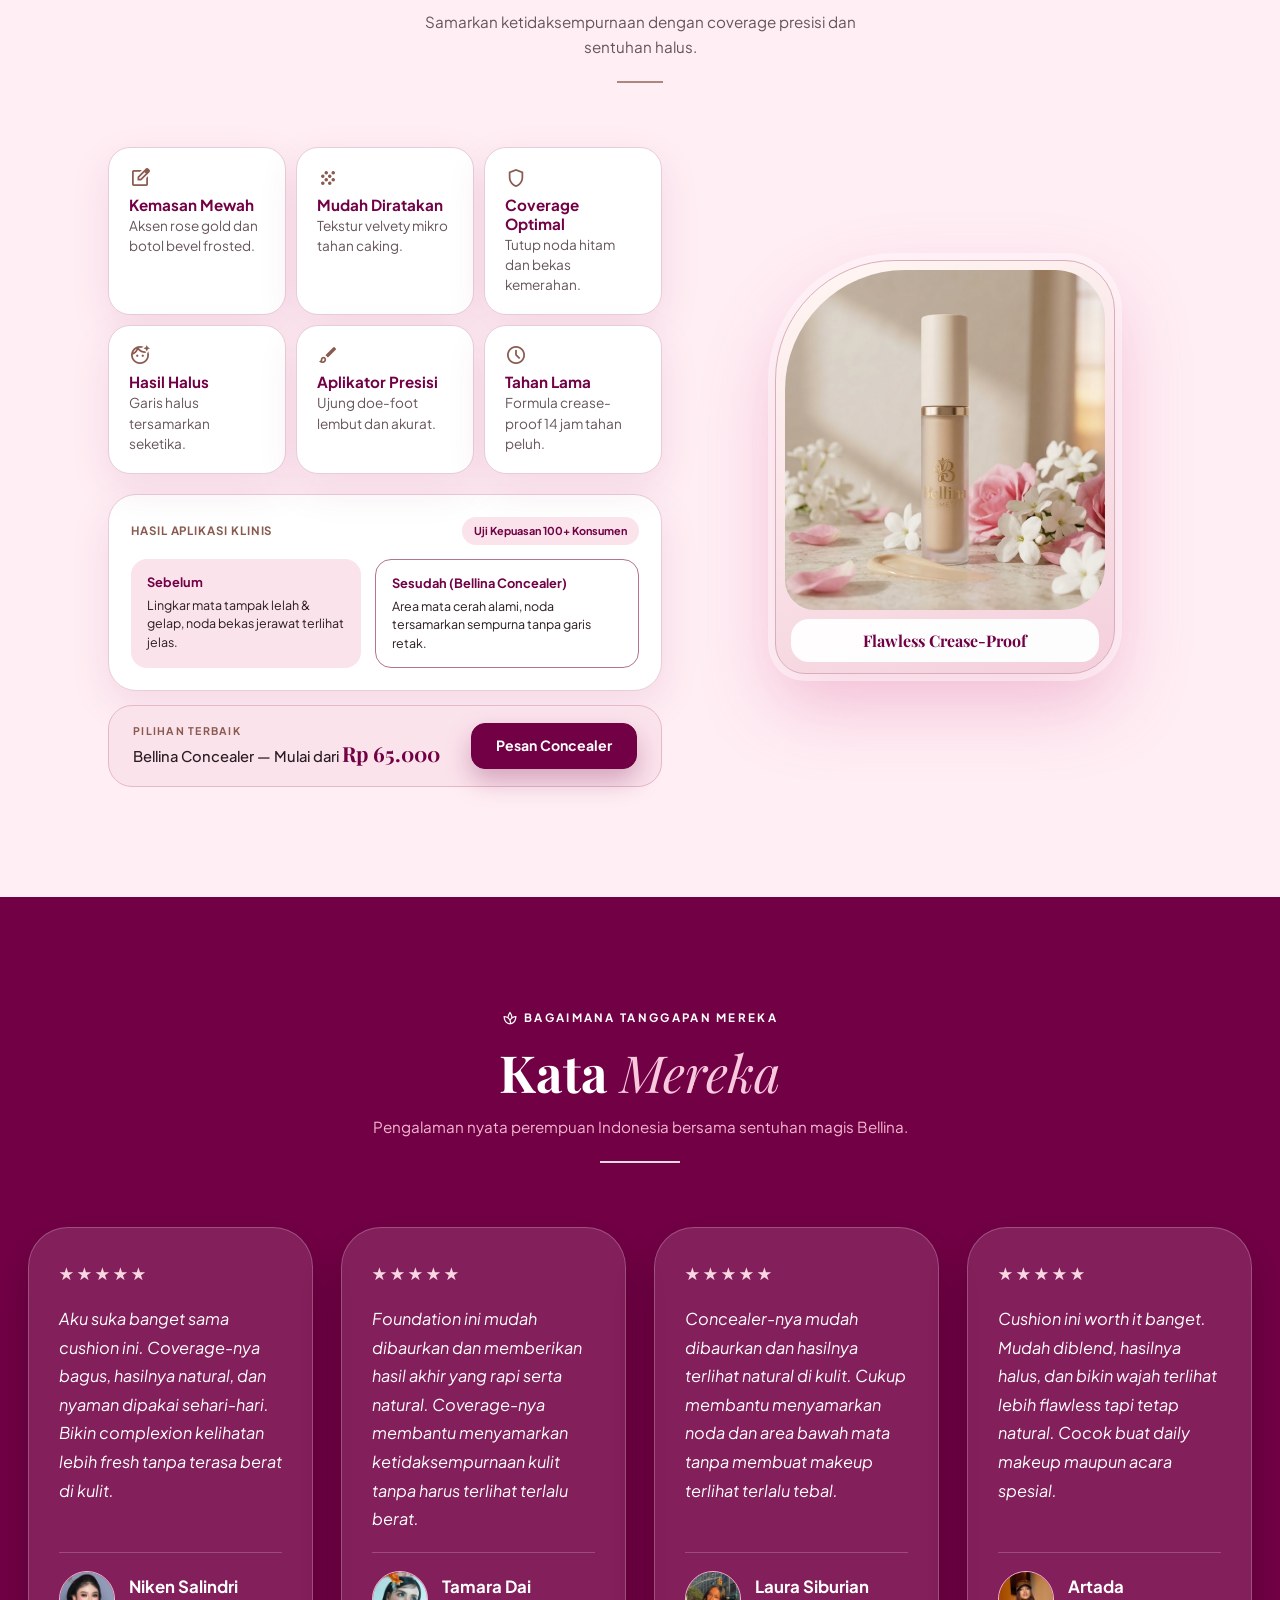
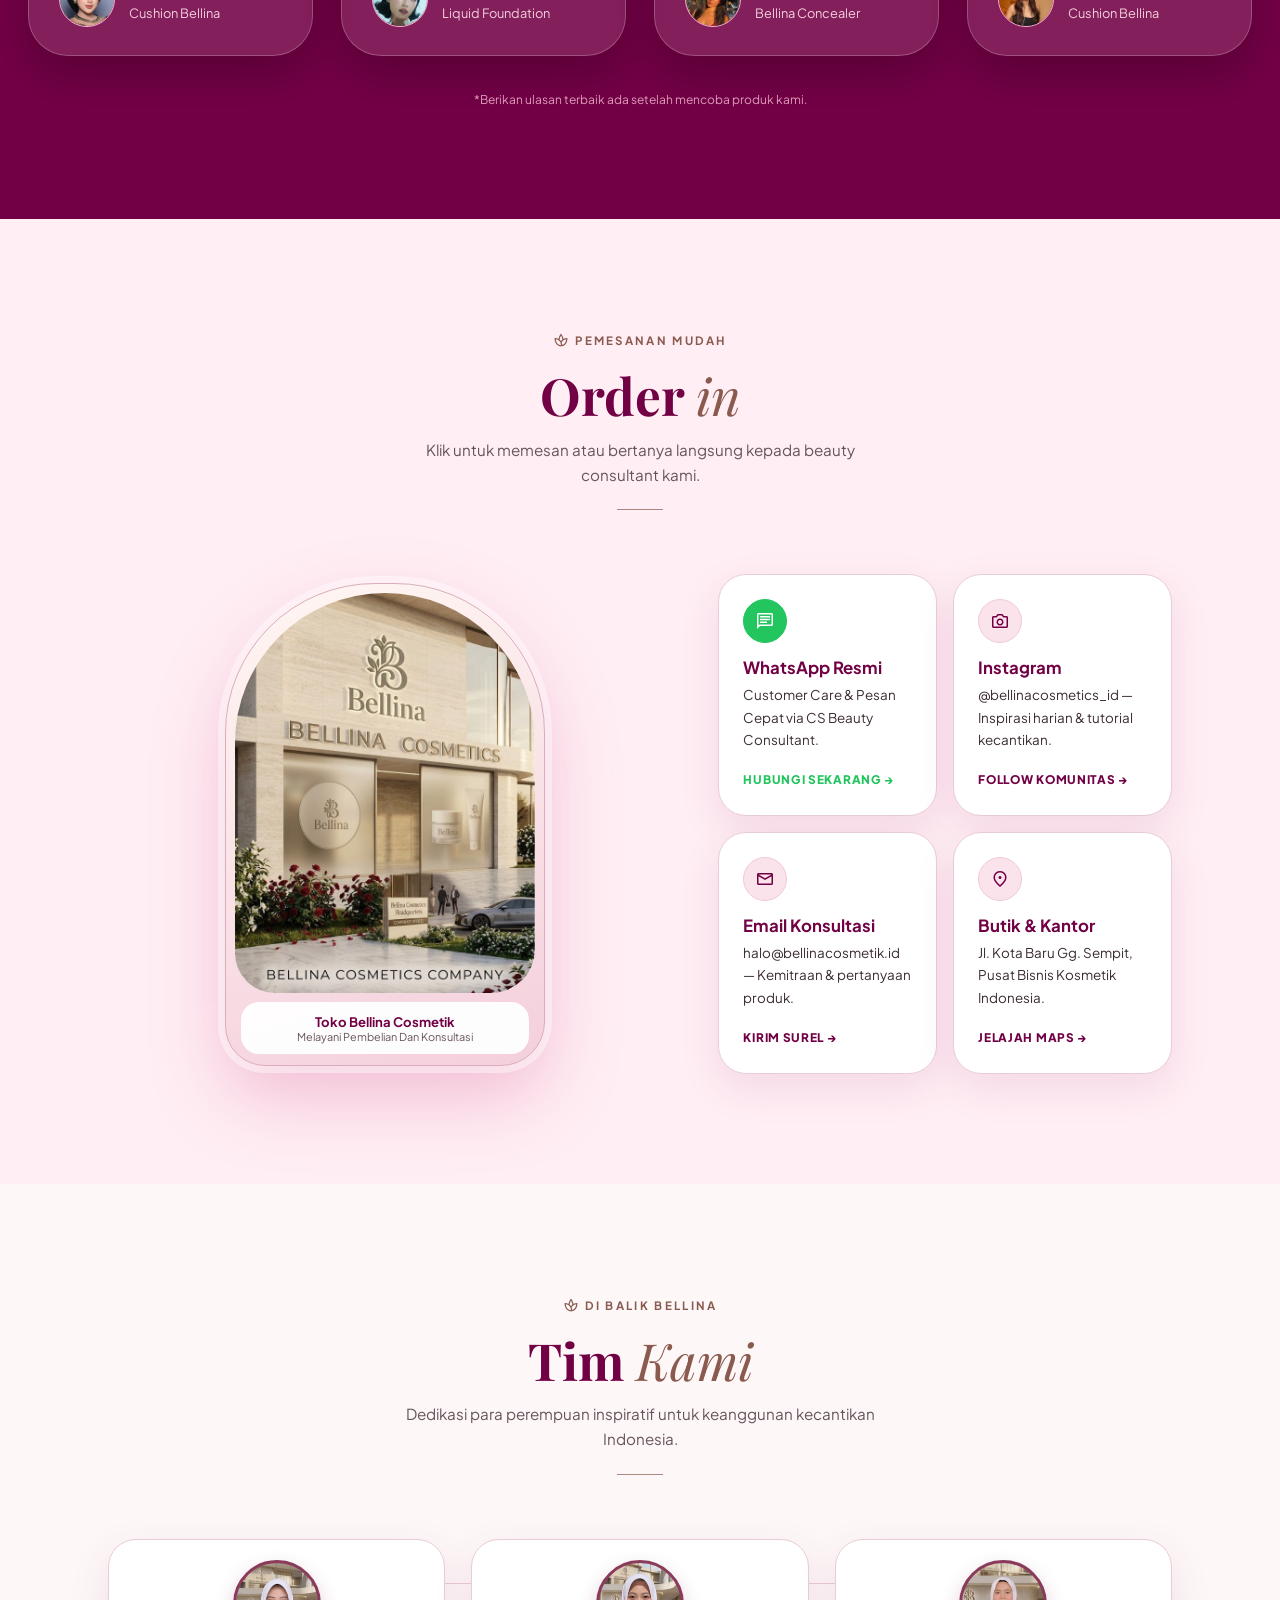
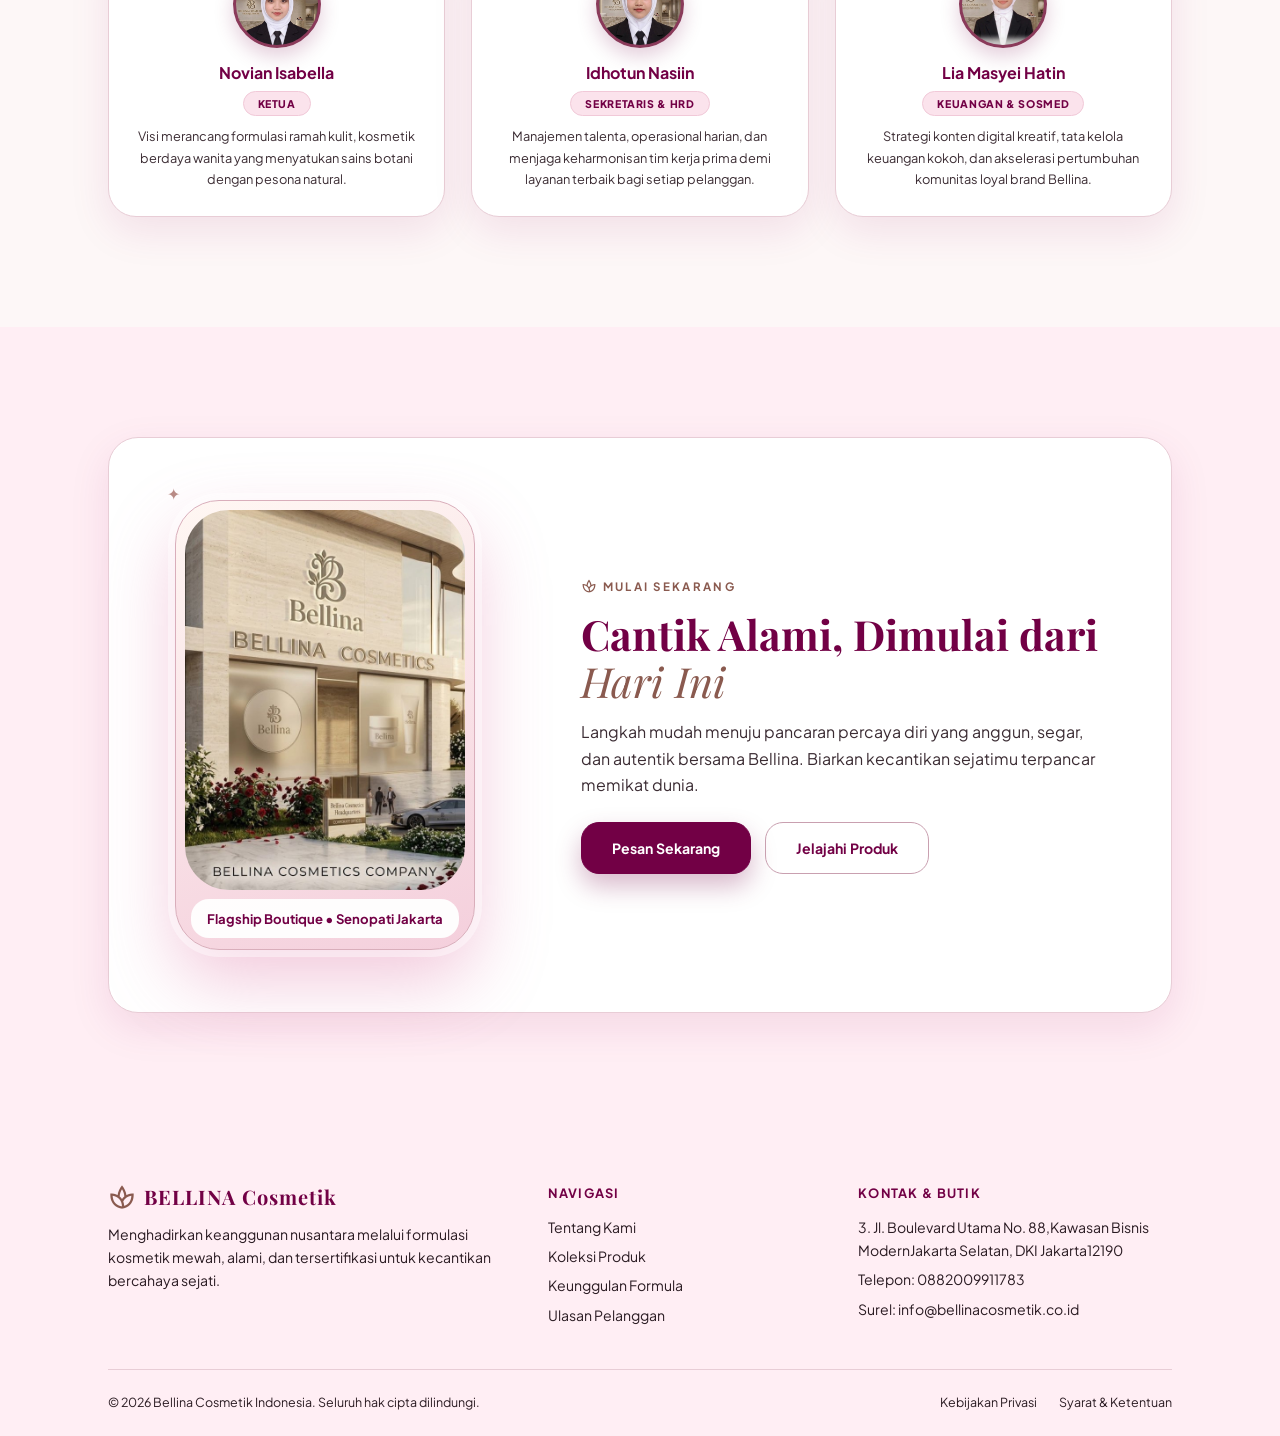
==== commit 7efa848e: "Update index.html" ====
--- a/index.html
+++ b/index.html
@@ -139,7 +139,7 @@
       <div class="cd ct"><span class="ib gr"><span class="ms">chat</span></span><h3>WhatsApp Resmi</h3><p>Customer Care &amp; Pesan Cepat via CS Beauty Consultant.</p><a class="g" data-wa href="#">Hubungi sekarang →</a></div>
       <div class="cd ct"><span class="ib"><span class="ms">photo_camera</span></span><h3>Instagram</h3><p>@bellinacosmetics_id — Inspirasi harian &amp; tutorial kecantikan.</p><a href="https://www.instagram.com/belina_ofc?utm_source=qr&vrfl=MXY2c2hpZHdsZ2d6Yw%3D%3D" target="_blank" rel="noopener">Follow komunitas →</a></div>
       <div class="cd ct"><span class="ib"><span class="ms">mail</span></span><h3>Email Konsultasi</h3><p>halo@bellinacosmetik.id — Kemitraan &amp; pertanyaan produk.</p><a href="mailto:halo@bellinacosmetik.id">Kirim surel →</a></div>
-      <div class="cd ct"><span class="ib"><span class="ms">location_on</span></span><h3>Butik &amp; Kantor</h3><p>Jl. Kota Baru Gg. Sempit, Pusat Bisnis Kosmetik Indonesia.</p><a class="mp" href="https://share.google/In5HDDiah3yC1AdnM" target="_blank" rel="noopener">Jelajah Maps →</a></div>
+      <div class="cd ct"><span class="ib"><span class="ms">location_on</span></span><h3>Butik &amp; Kantor</h3><p>Jl. Kota Baru Gg. Sempit, Pusat Bisnis Kosmetik Indonesia.</p><a href="https://share.google/In5HDDiah3yC1AdnM" target="_blank" rel="noopener">Jelajah Maps →</a></div>
     </div>
   </div>
 </div></section>
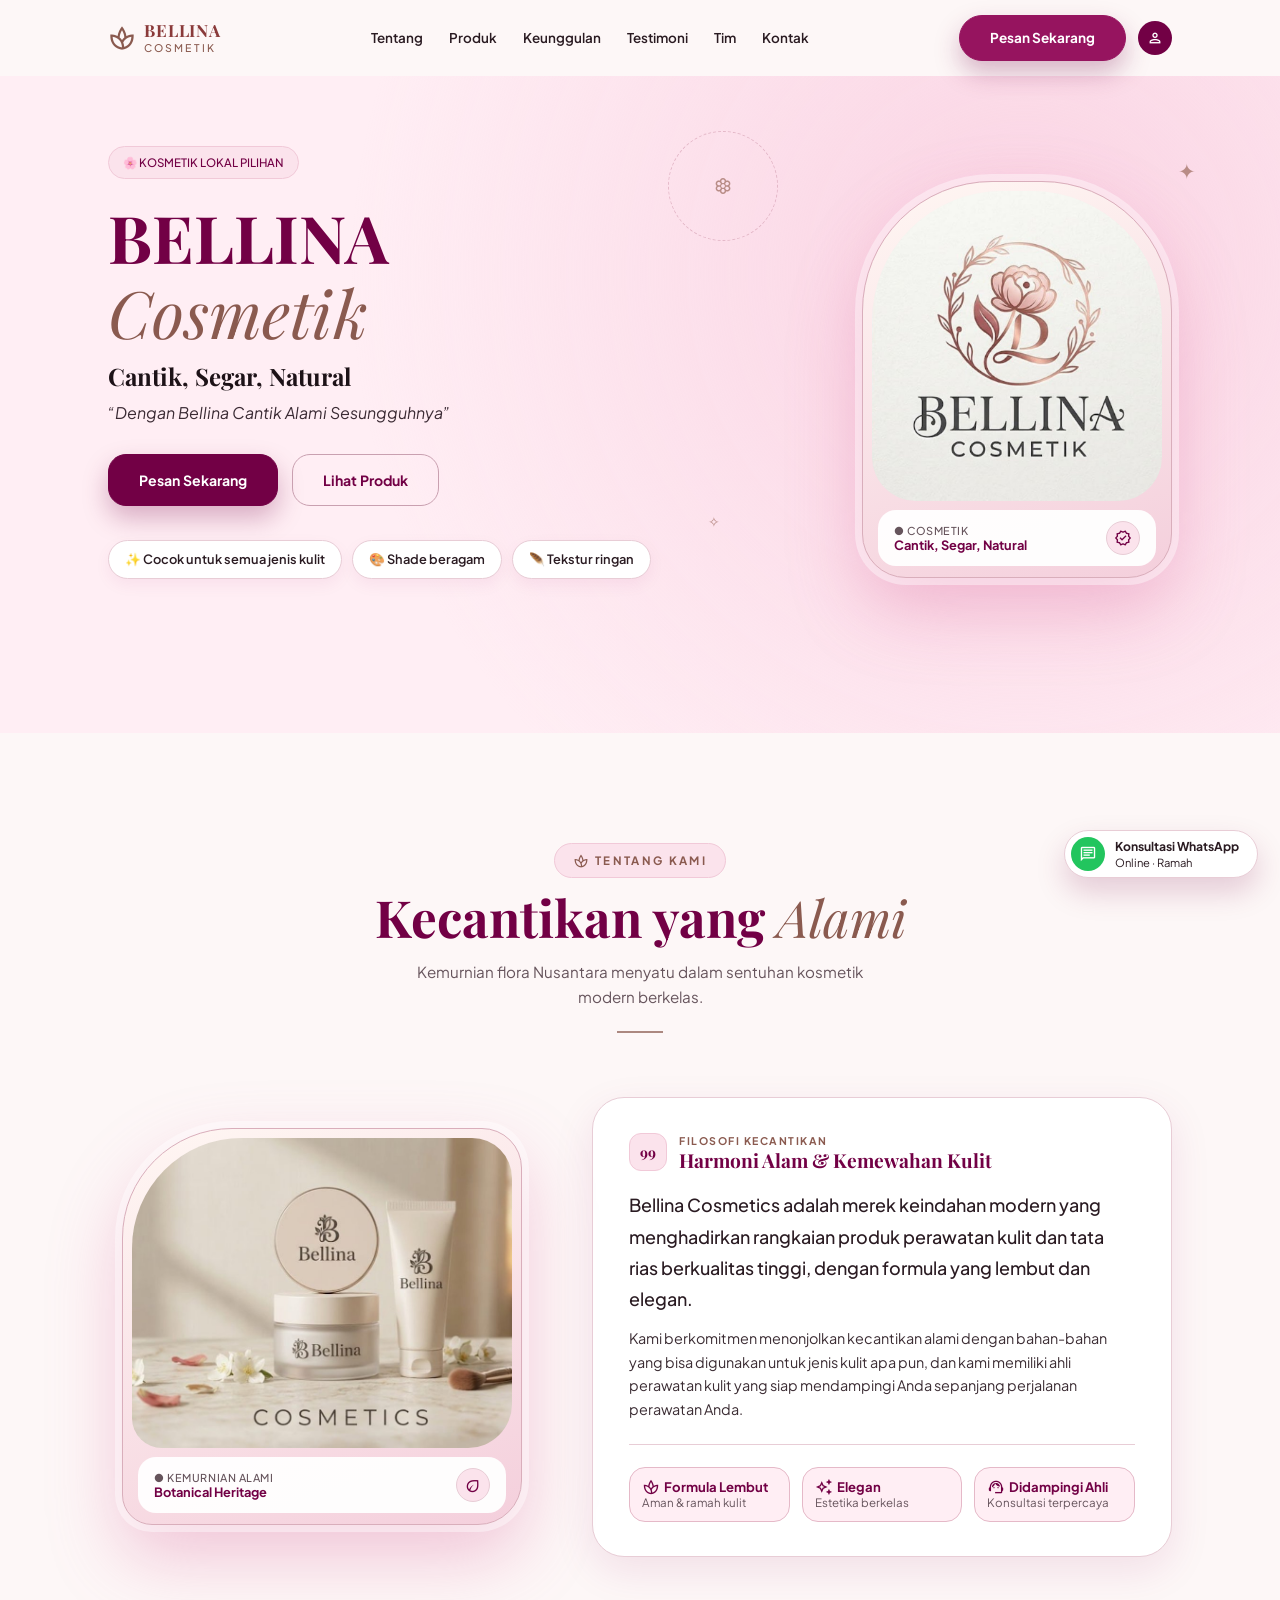
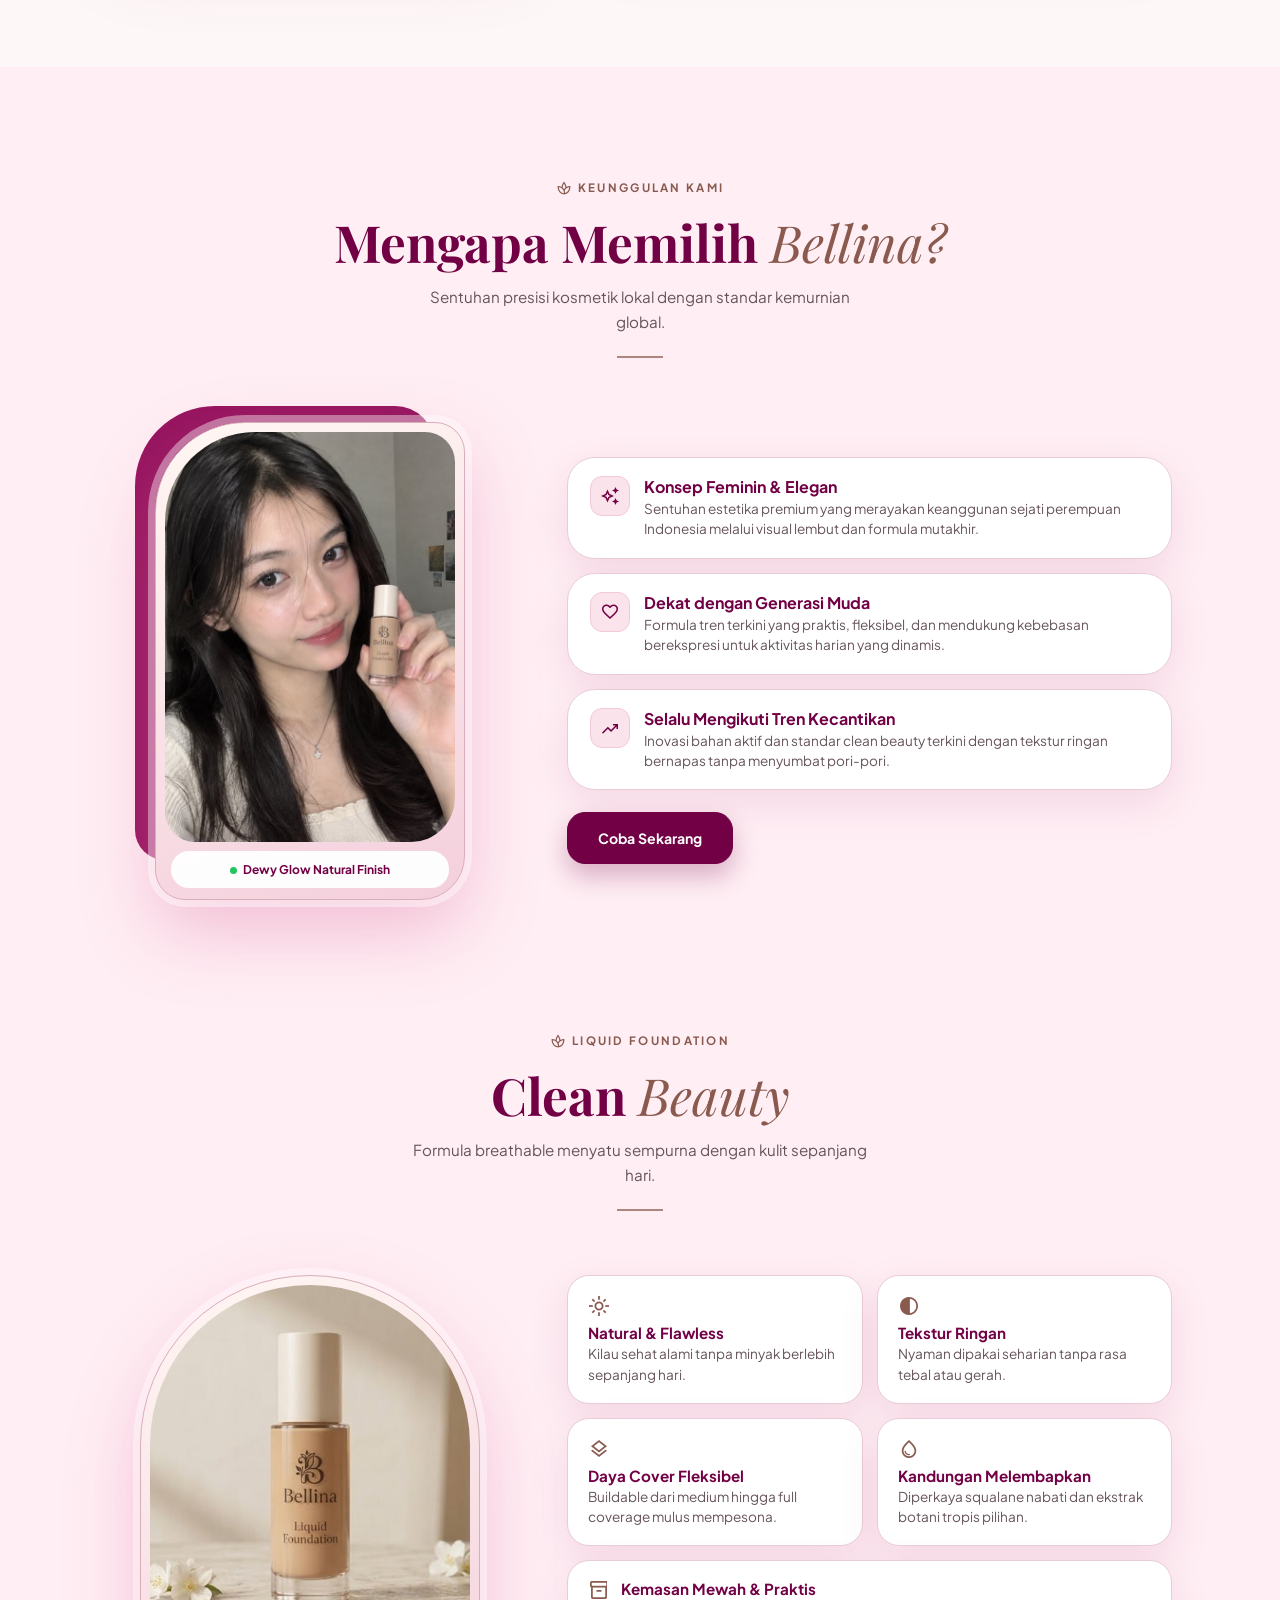
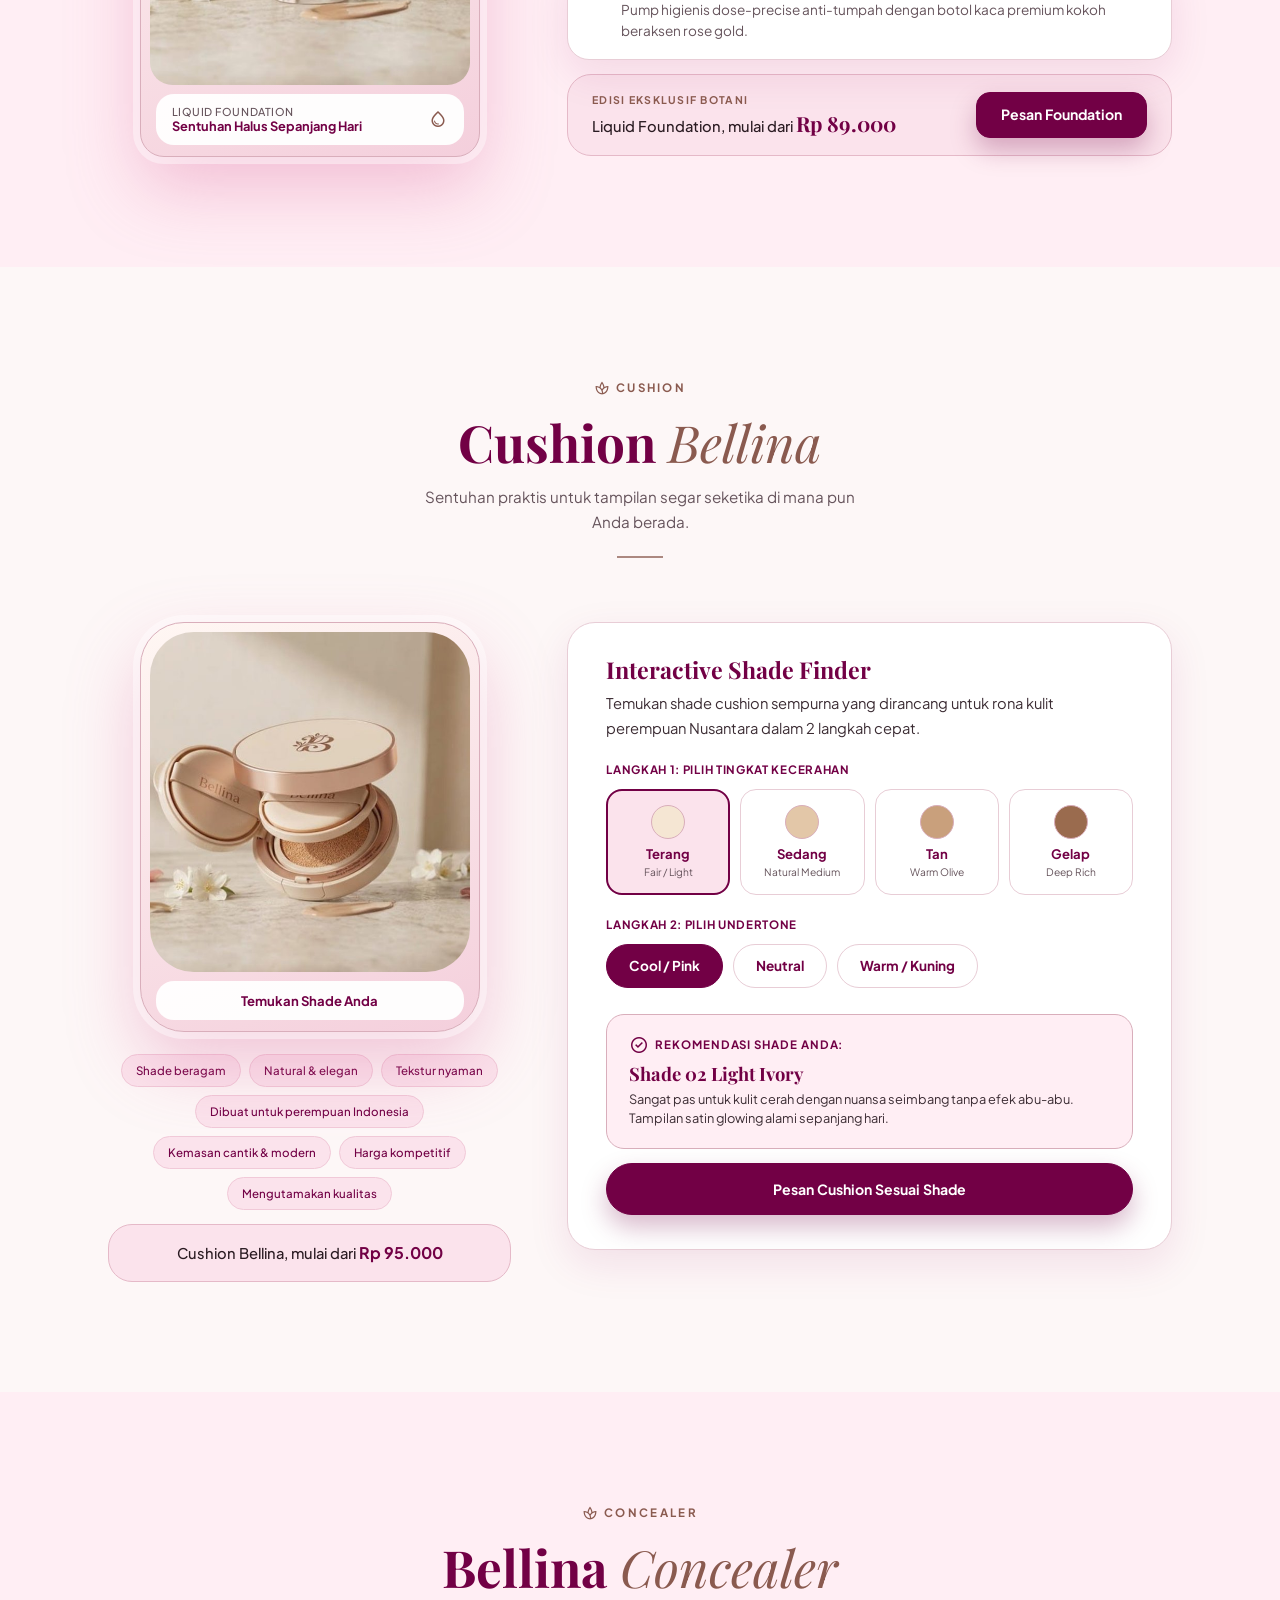
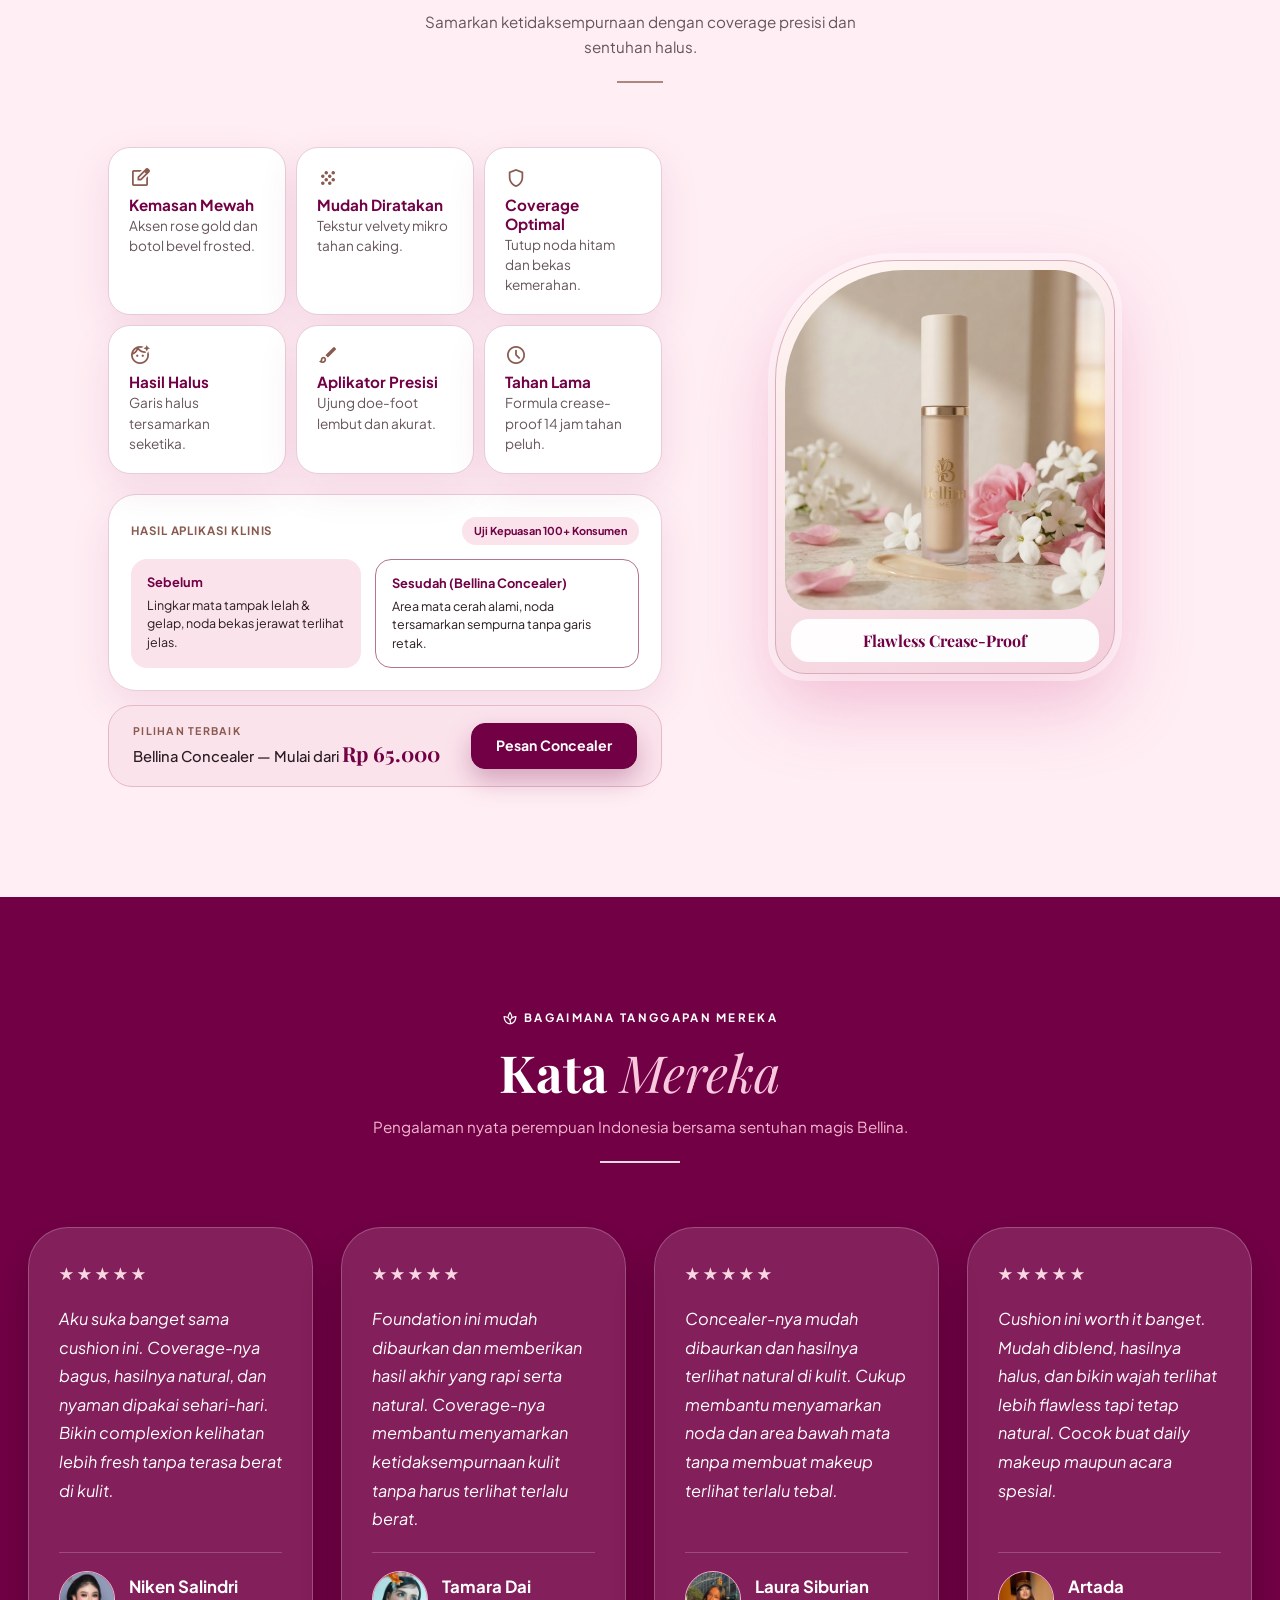
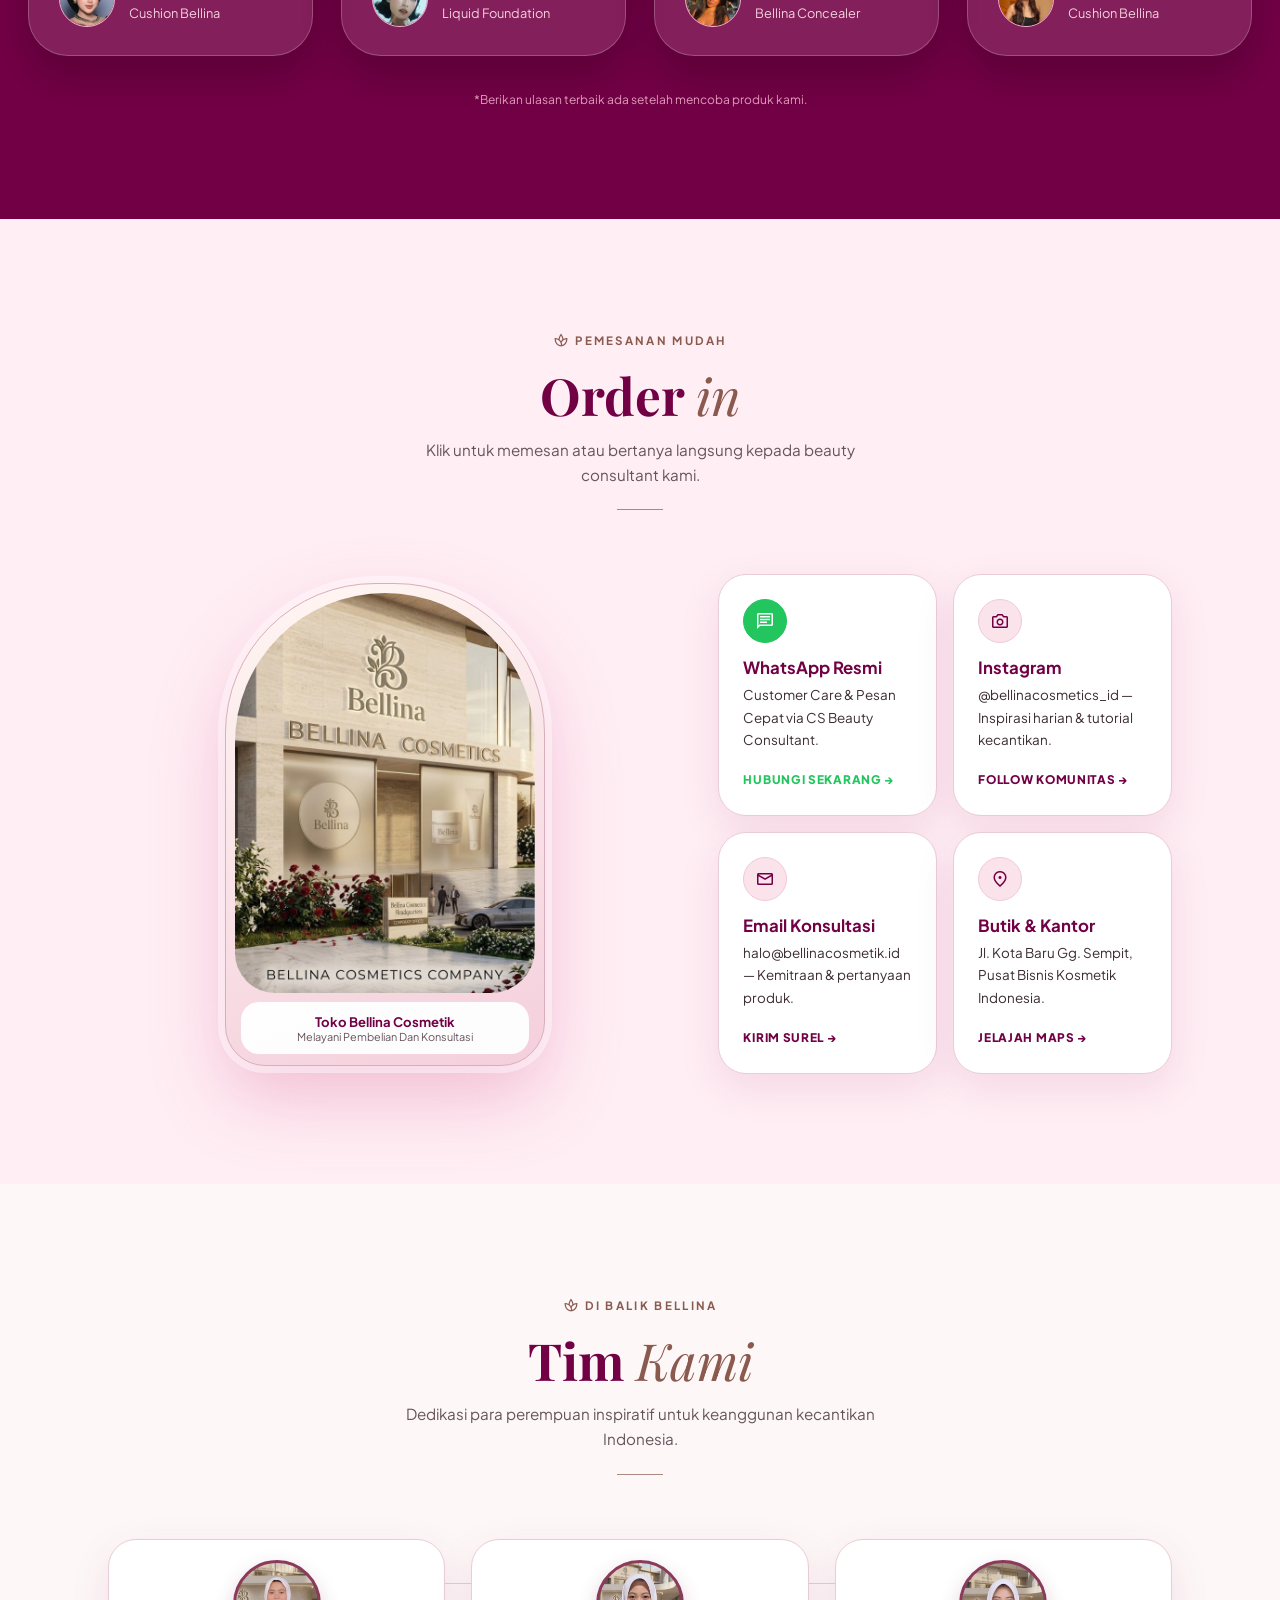
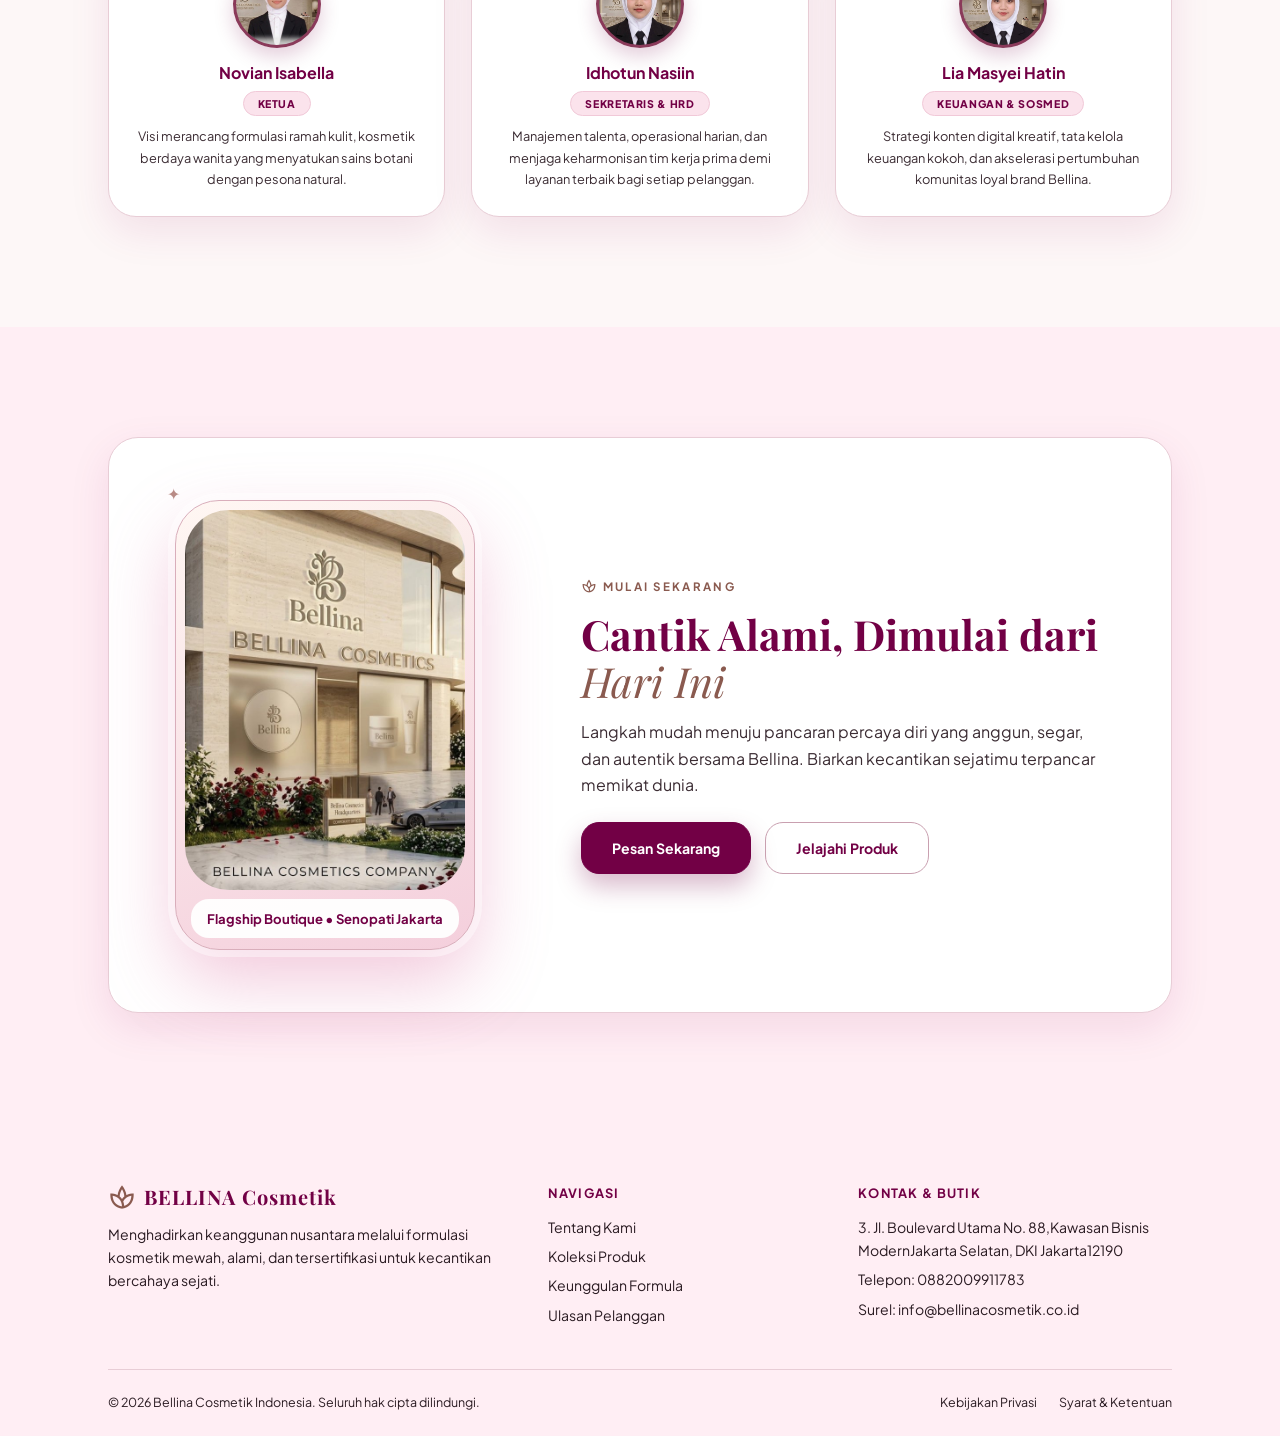
==== commit 4778c69f: "Update index.html" ====
--- a/index.html
+++ b/index.html
@@ -147,9 +147,9 @@
 <section class="ow" id="tim"><div class="wrap">
   <div class="head rv"><span class="eb"><span class="ms">spa</span> Di Balik Bellina</span><h2>Tim <em>Kami</em></h2><p>Dedikasi para perempuan inspiratif untuk keanggunan kecantikan Indonesia.</p></div>
   <div class="tm3">
-    <div class="cd tm rv"><div class="a" style="--img:url(tim-novian.jpg)"></div><h3>Novian Isabella</h3><span class="r">KETUA</span><p>Visi merancang formulasi ramah kulit, kosmetik berdaya wanita yang menyatukan sains botani dengan pesona natural.</p></div>
+    <div class="cd tm rv"><div class="a" style="--img:url(tim-lia.jpg)"></div><h3>Novian Isabella</h3><span class="r">KETUA</span><p>Visi merancang formulasi ramah kulit, kosmetik berdaya wanita yang menyatukan sains botani dengan pesona natural.</p></div>
     <div class="cd tm rv"><div class="a" style="--img:url(tim-idhotun.jpg)"></div><h3>Idhotun Nasiin</h3><span class="r">SEKRETARIS &amp; HRD</span><p>Manajemen talenta, operasional harian, dan menjaga keharmonisan tim kerja prima demi layanan terbaik bagi setiap pelanggan.</p></div>
-    <div class="cd tm rv"><div class="a" style="--img:url(tim-lia.jpg);--pos:50% 30%"></div><h3>Lia Masyei Hatin</h3><span class="r">KEUANGAN &amp; SOSMED</span><p>Strategi konten digital kreatif, tata kelola keuangan kokoh, dan akselerasi pertumbuhan komunitas loyal brand Bellina.</p></div>
+    <div class="cd tm rv"><div class="a" style="--img:url(tim-novian.jpg)"></div><h3>Lia Masyei Hatin</h3><span class="r">KEUANGAN &amp; SOSMED</span><p>Strategi konten digital kreatif, tata kelola keuangan kokoh, dan akselerasi pertumbuhan komunitas loyal brand Bellina.</p></div>
   </div>
 </div></section>
 
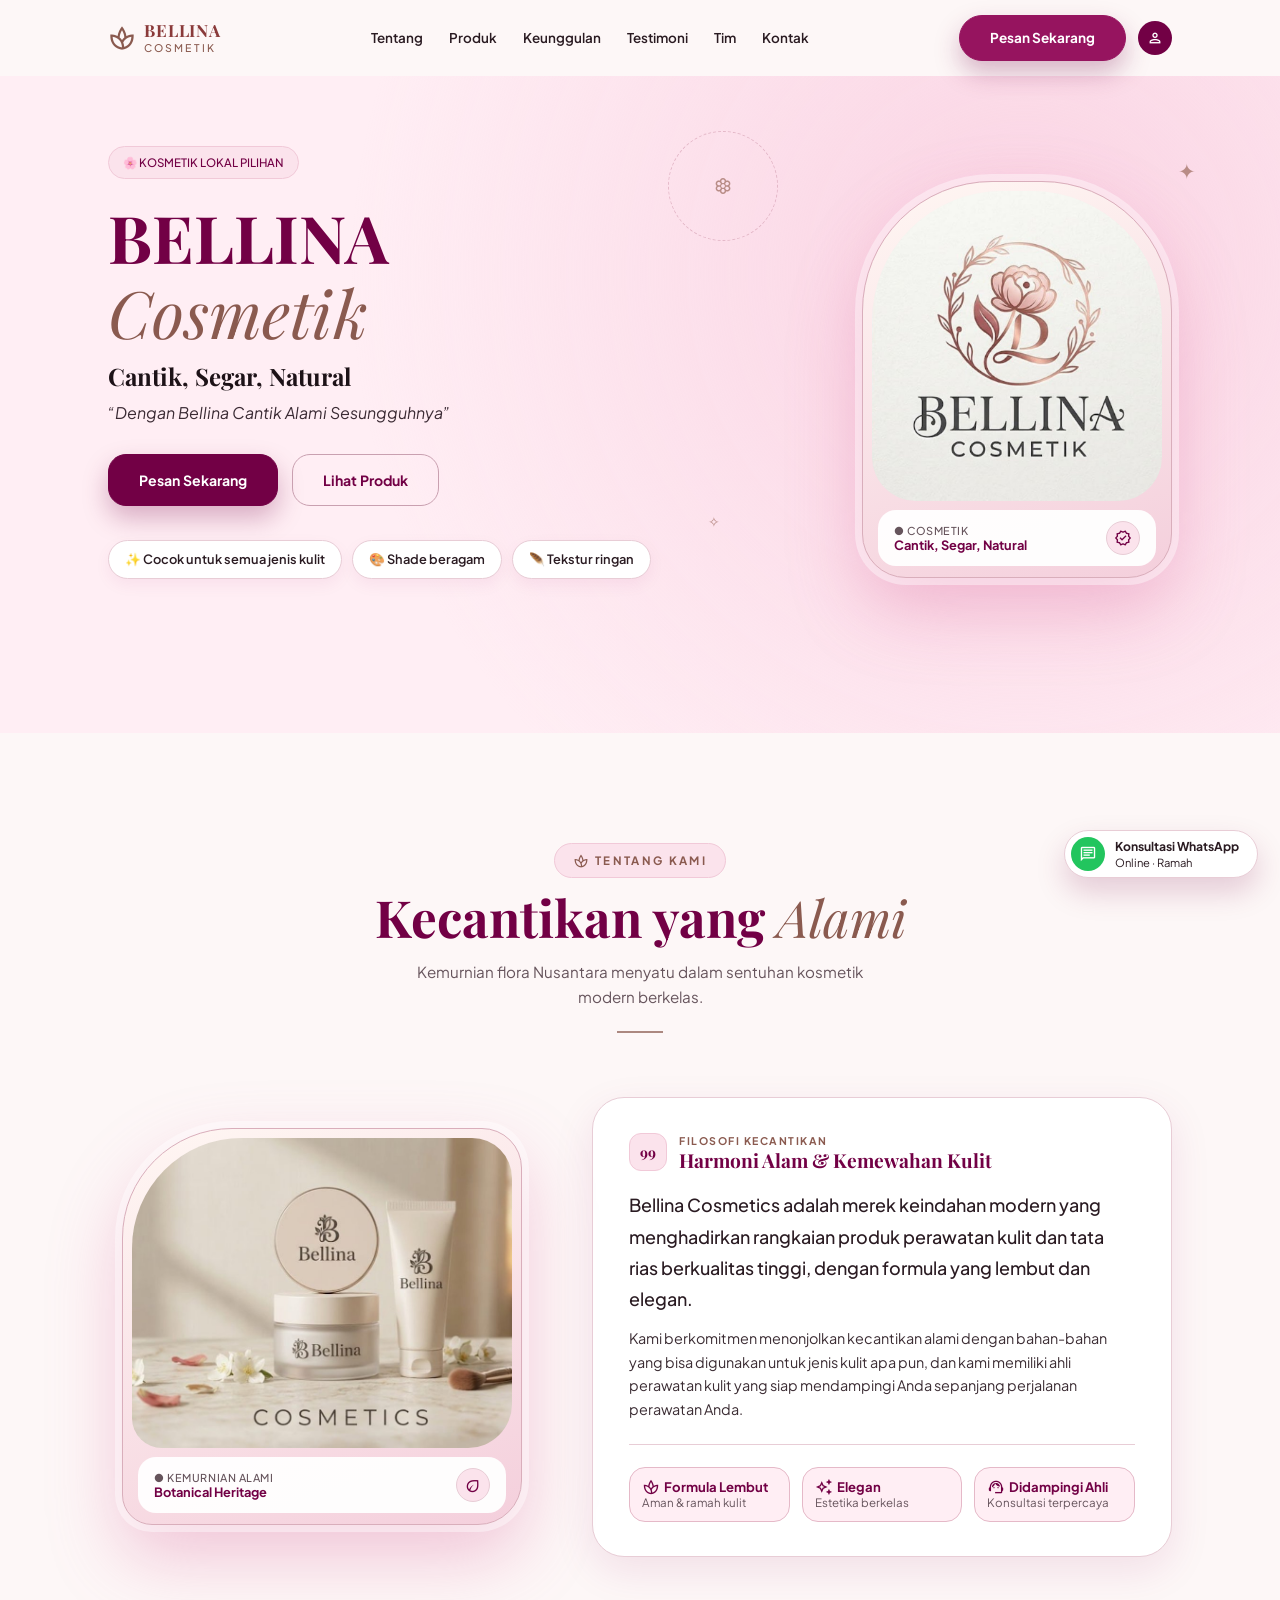
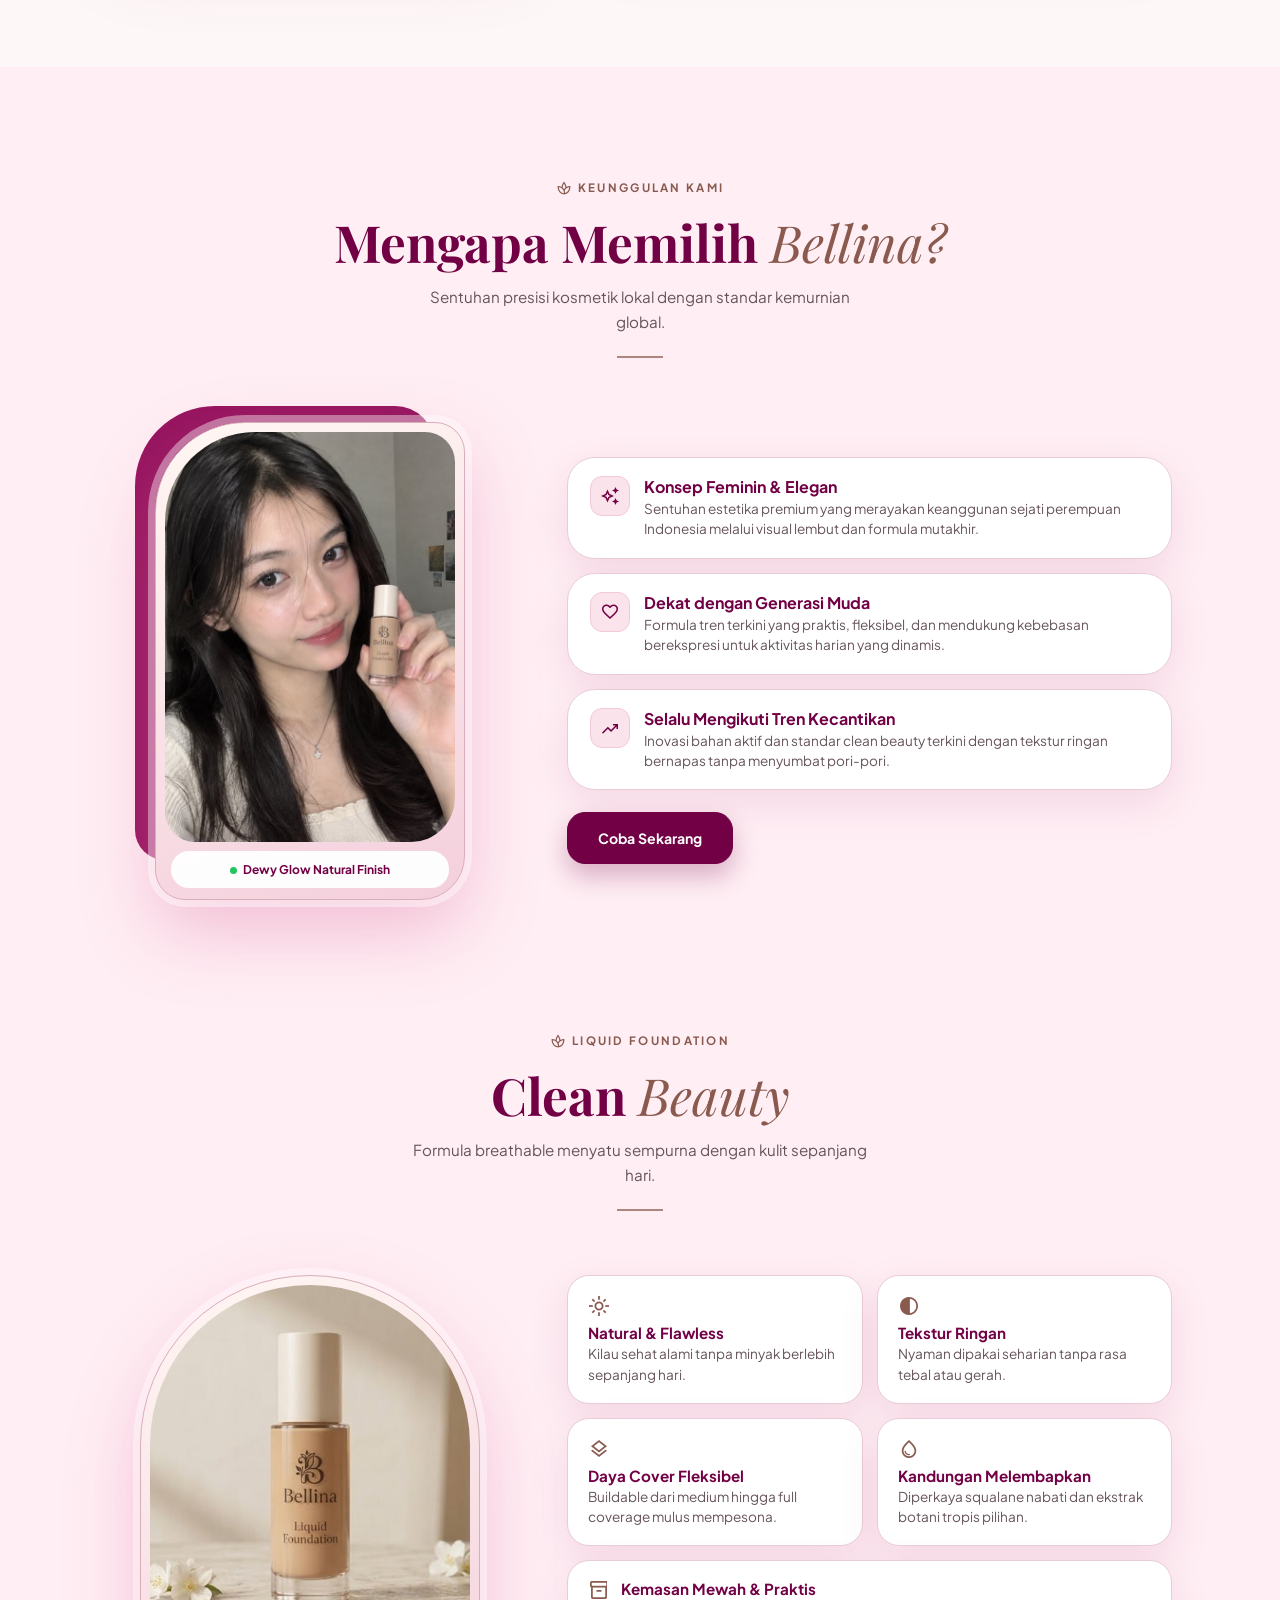
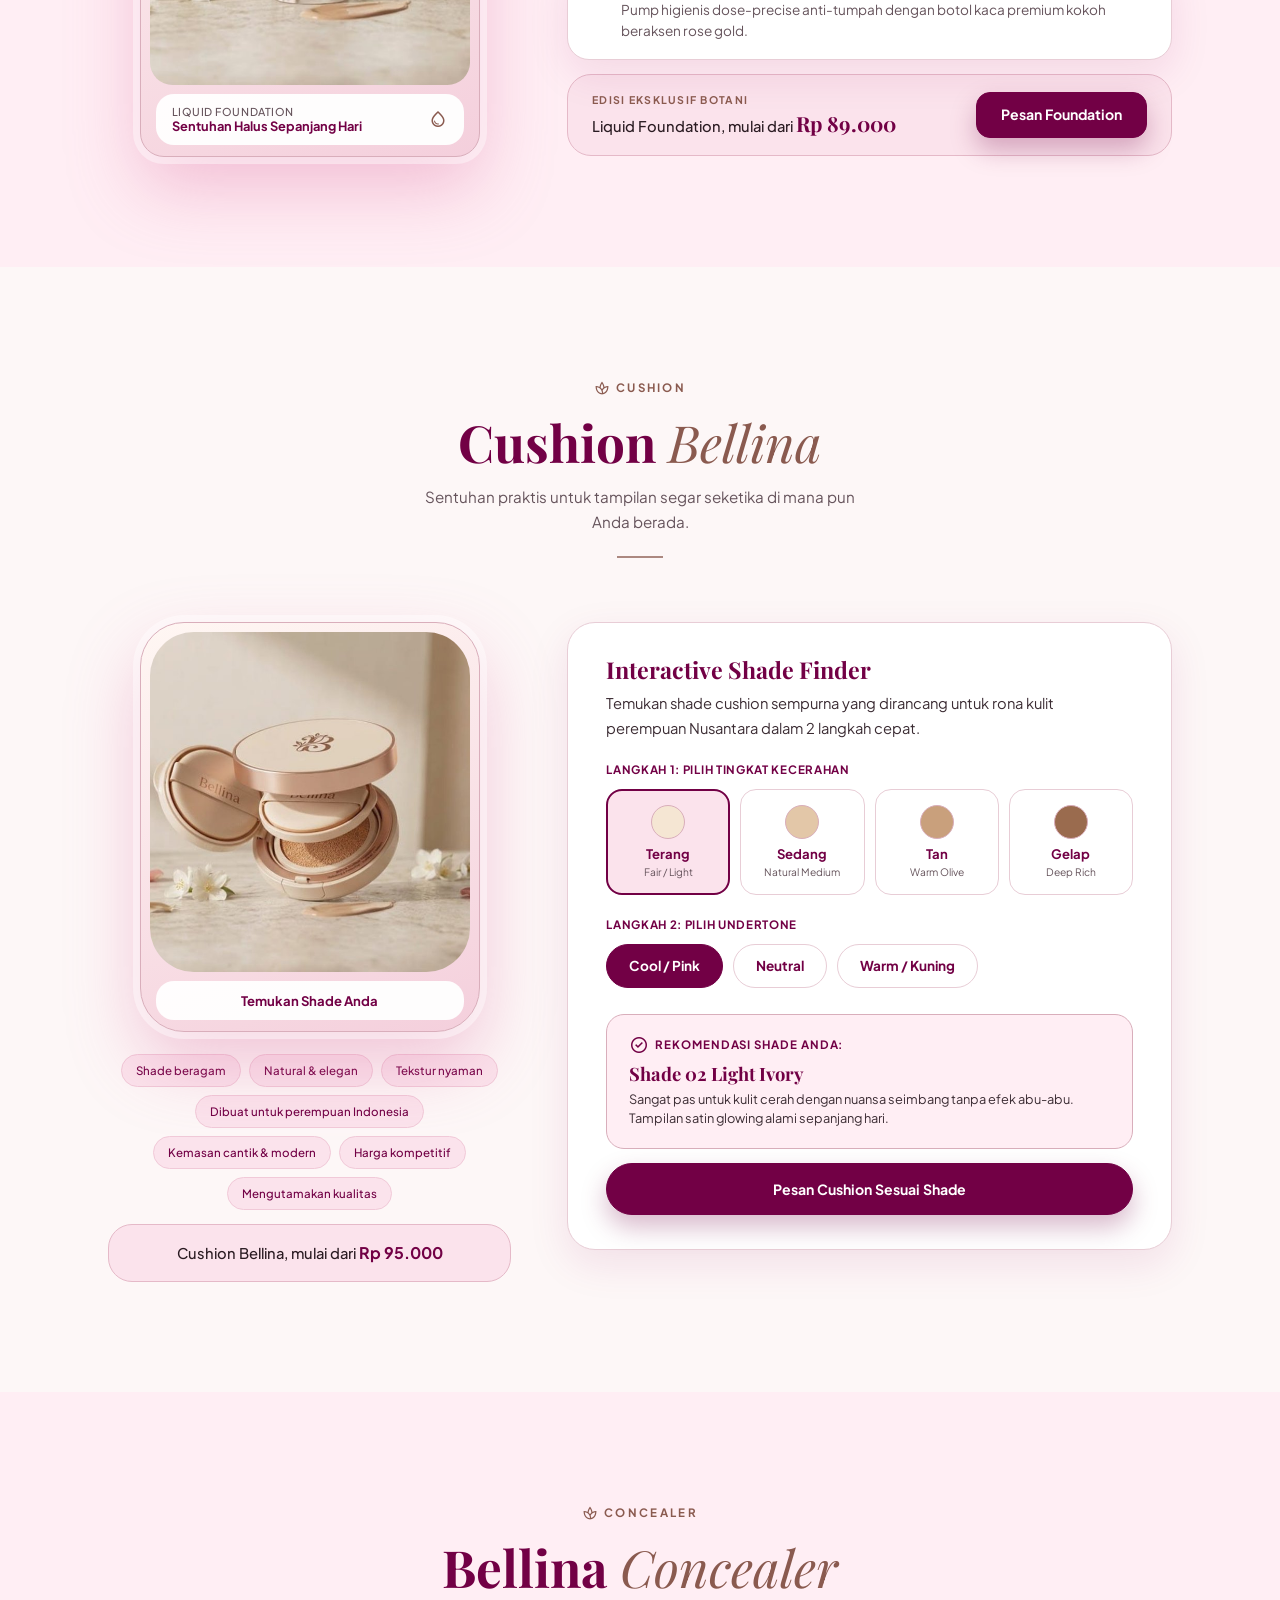
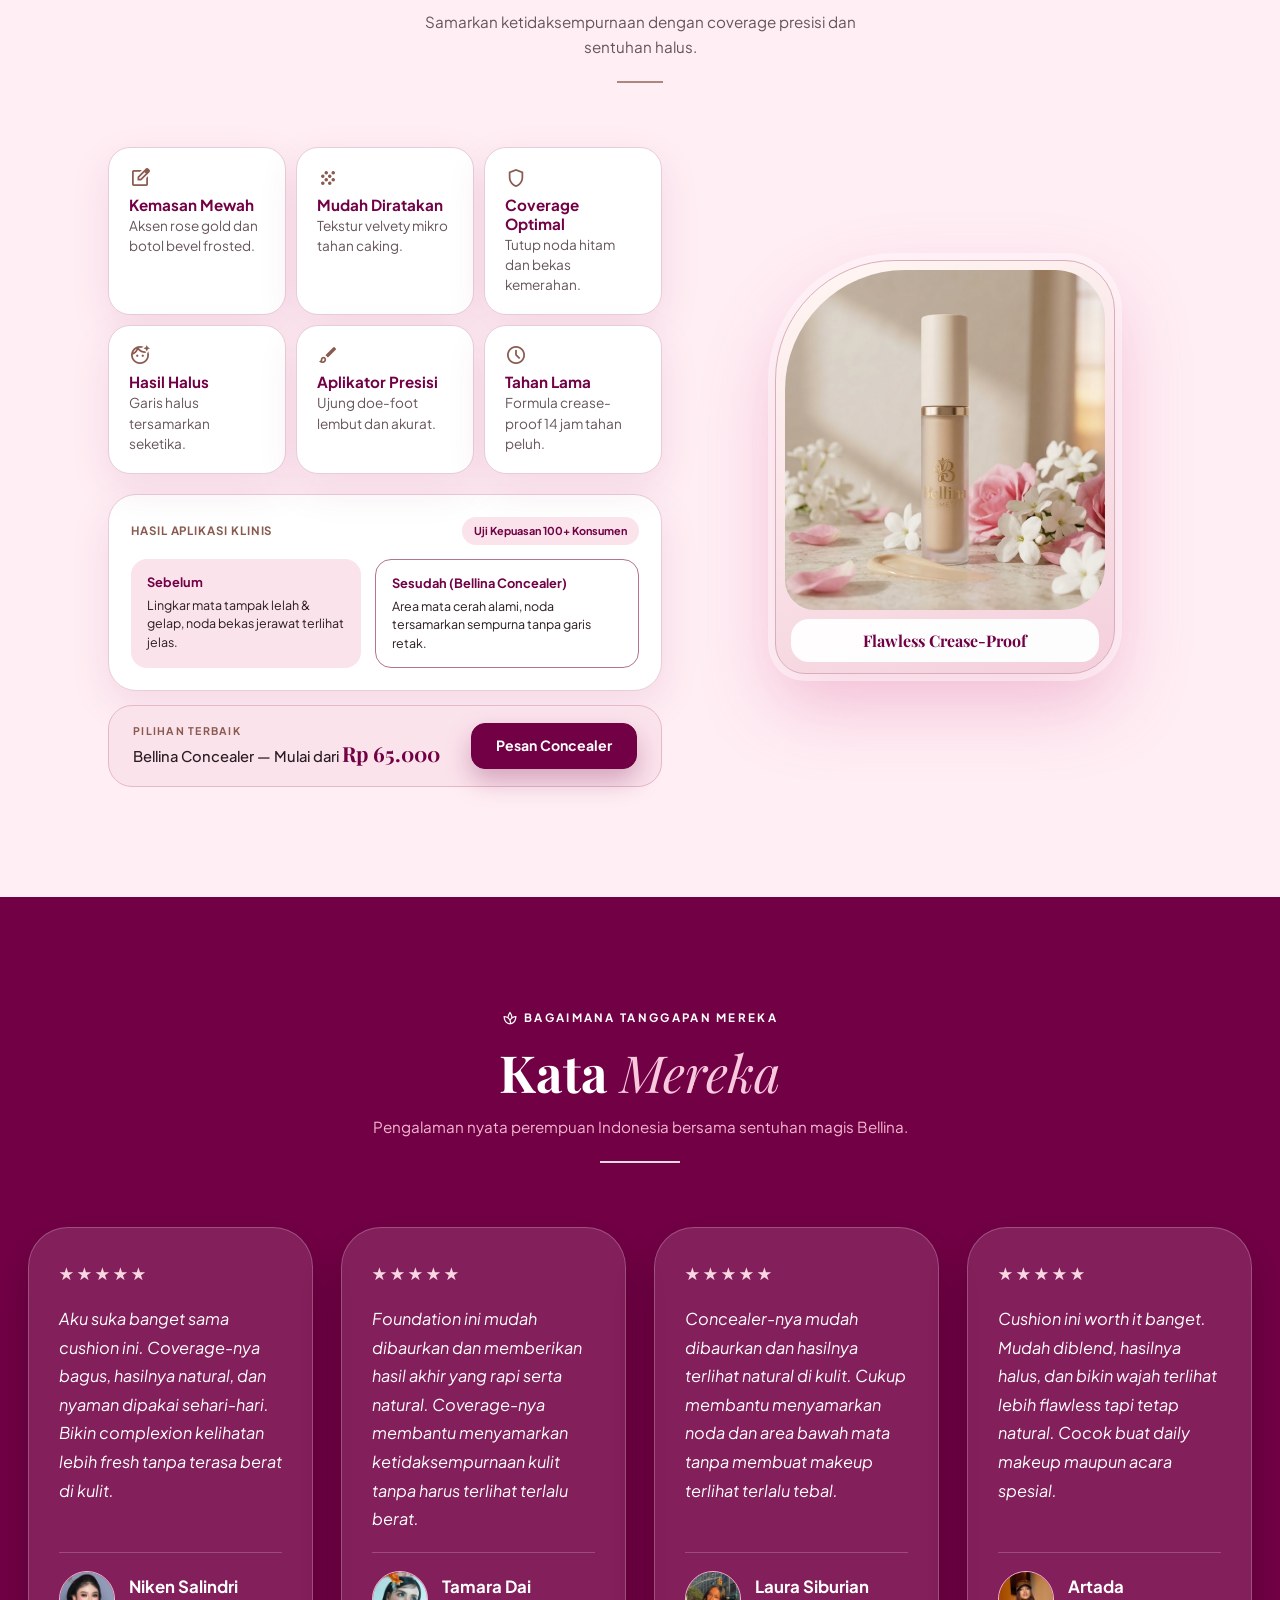
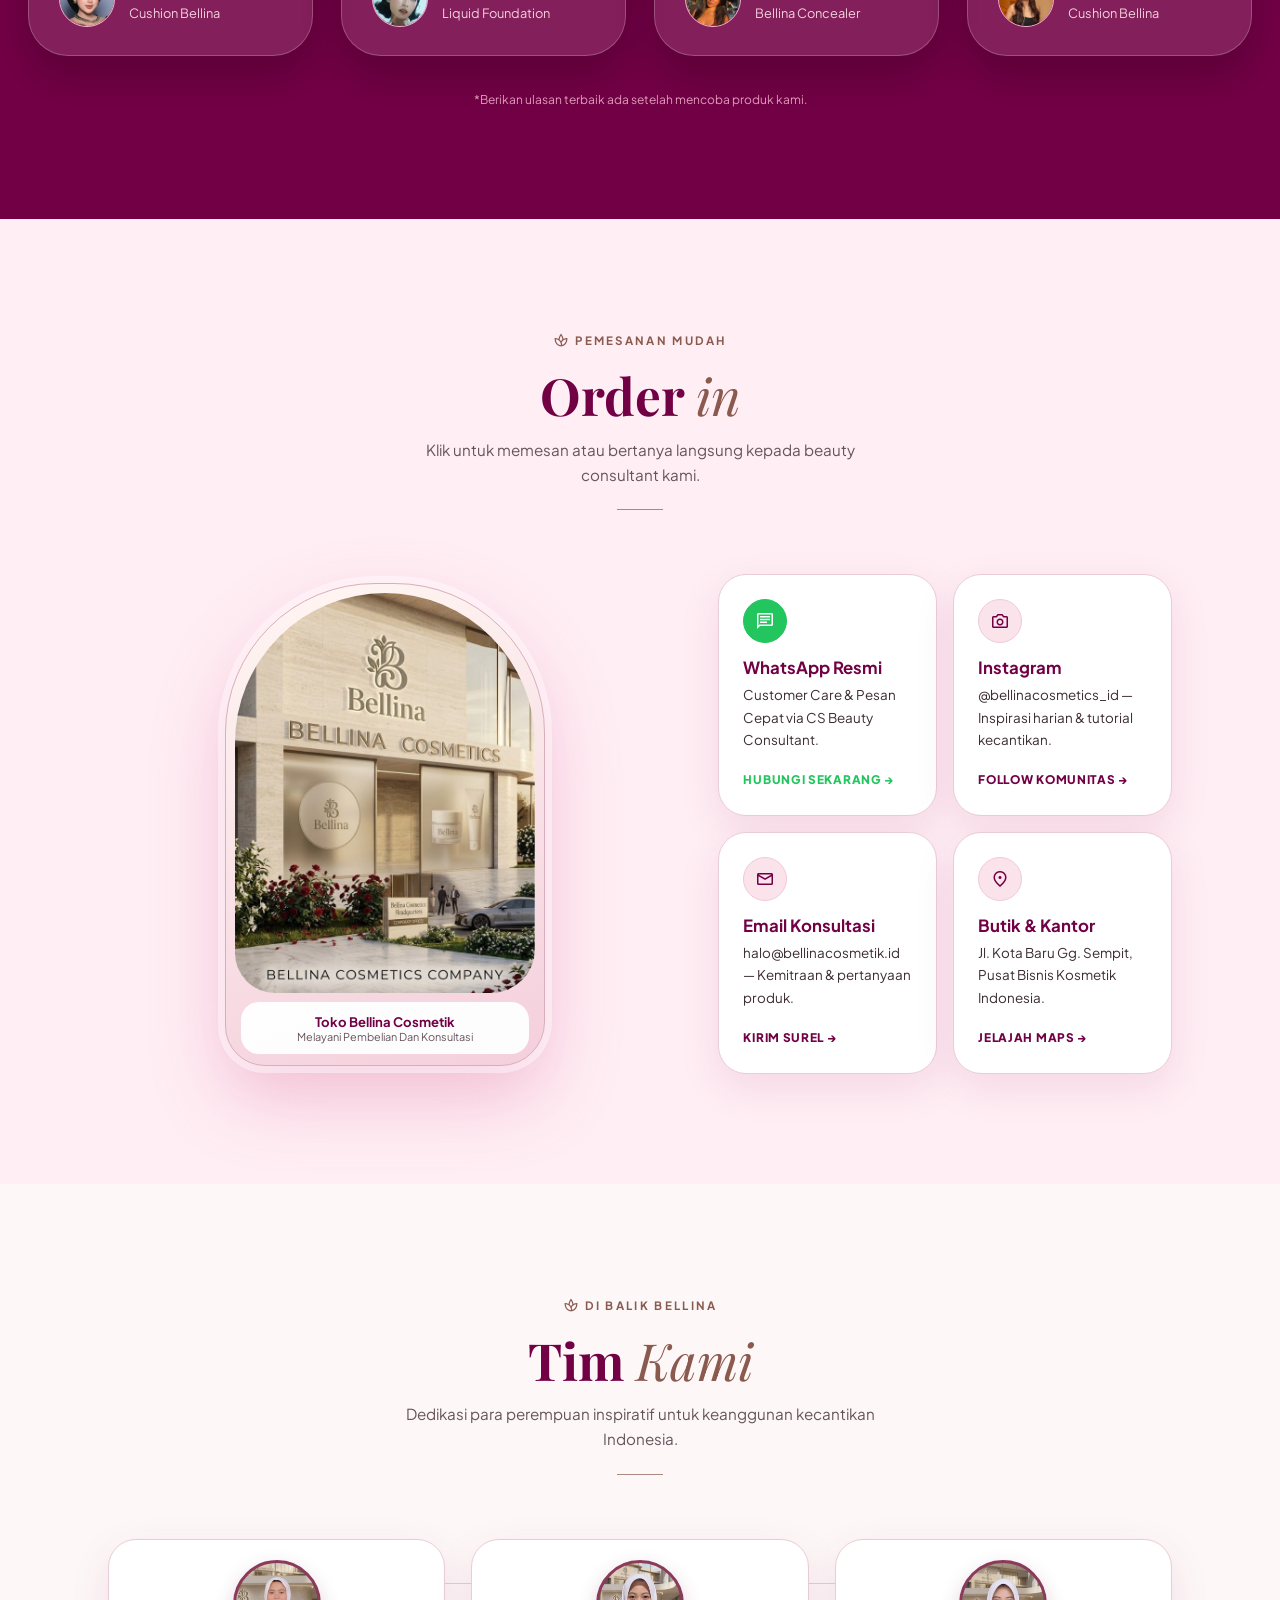
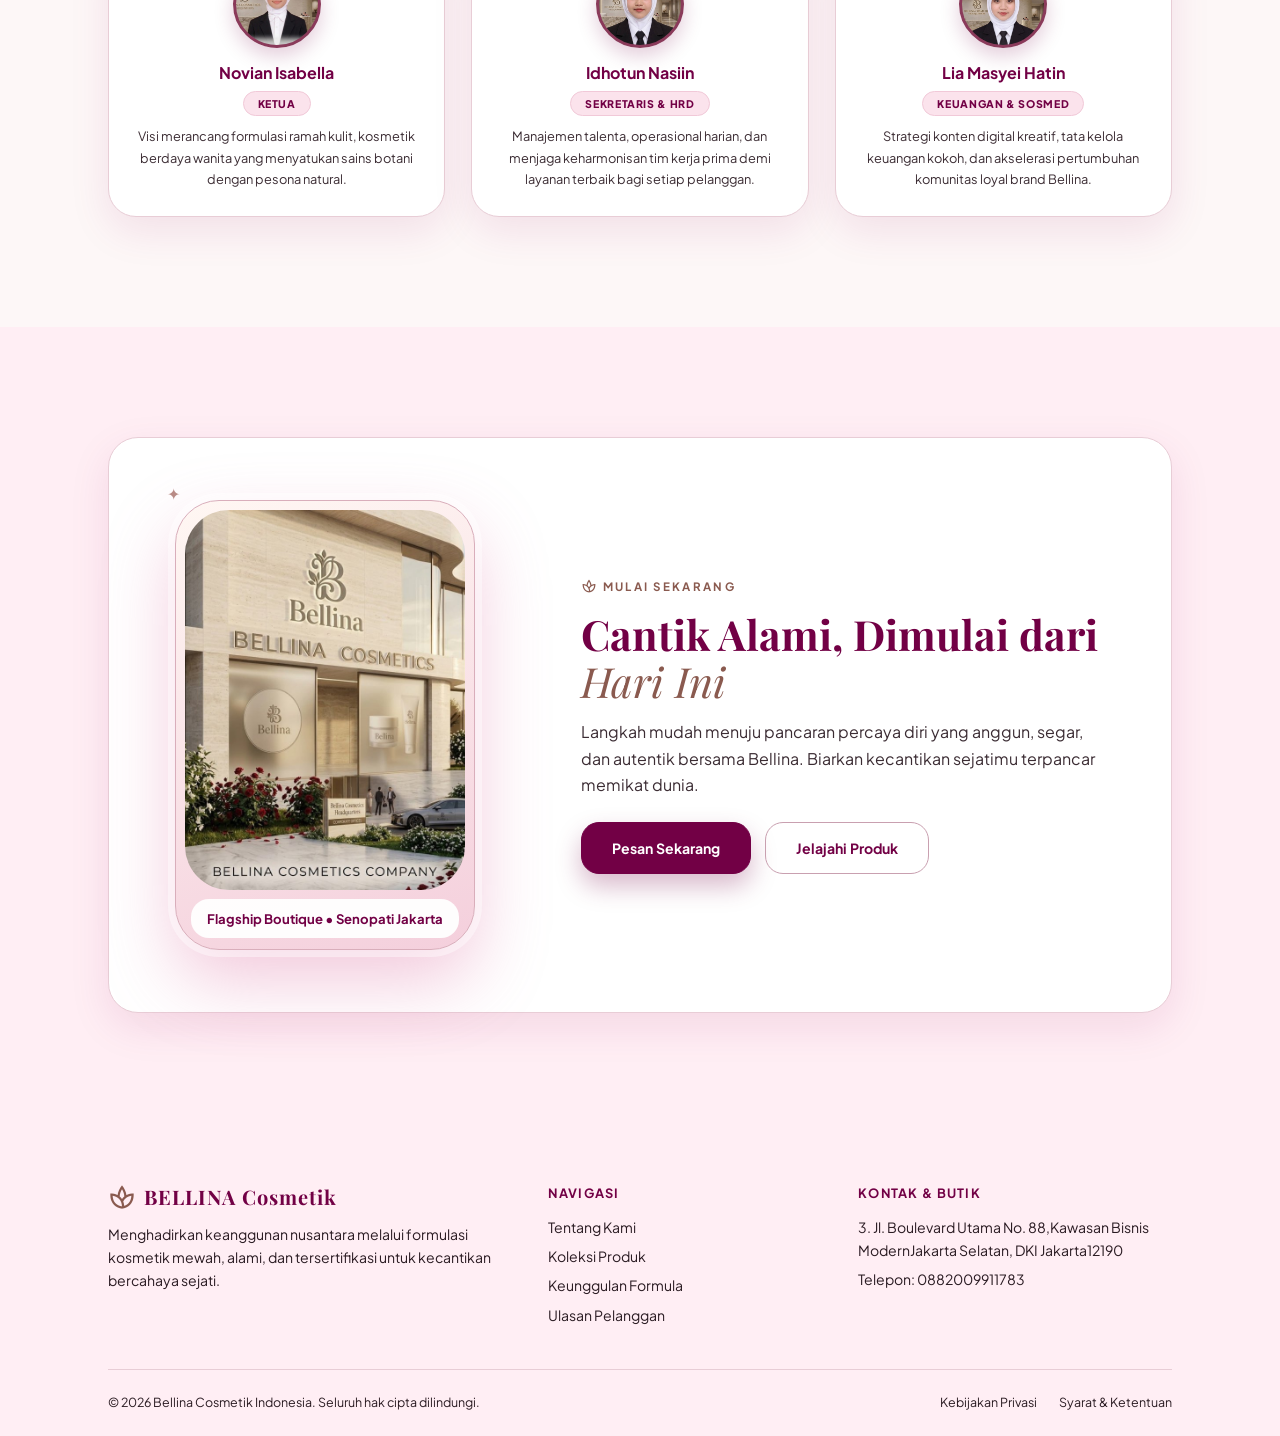
==== commit a635b0f2: "Update index.html" ====
--- a/index.html
+++ b/index.html
@@ -165,7 +165,7 @@
   <div class="fg">
     <div><a class="logo" href="index.html" style="font-size:1.25rem;color:var(--d)"><span class="ms">spa</span><span>BELLINA Cosmetik</span></a><p style="margin-top:12px;max-width:390px">Menghadirkan keanggunan nusantara melalui formulasi kosmetik mewah, alami, dan tersertifikasi untuk kecantikan bercahaya sejati.</p></div>
     <div><h4>Navigasi</h4><ul><li><a href="#tentang">Tentang Kami</a></li><li><a href="#produk">Koleksi Produk</a></li><li><a href="#keunggulan">Keunggulan Formula</a></li><li><a href="#testimoni">Ulasan Pelanggan</a></li></ul></div>
-    <div><h4>Kontak &amp; Butik</h4><p>3. Jl. Boulevard Utama No. 88,Kawasan Bisnis ModernJakarta Selatan, DKI Jakarta12190</p><p>Telepon: 0882009911783</p><p>Surel: info@bellinacosmetik.co.id</p></div>
+    <div><h4>Kontak &amp; Butik</h4><p>3. Jl. Boulevard Utama No. 88,Kawasan Bisnis ModernJakarta Selatan, DKI Jakarta12190</p><p>Telepon: 0882009911783</p></div>
   </div>
   <div class="fb"><span>© 2026 Bellina Cosmetik Indonesia. Seluruh hak cipta dilindungi.</span><span><a href="#">Kebijakan Privasi</a><a href="#">Syarat &amp; Ketentuan</a></span></div>
 </div></footer>
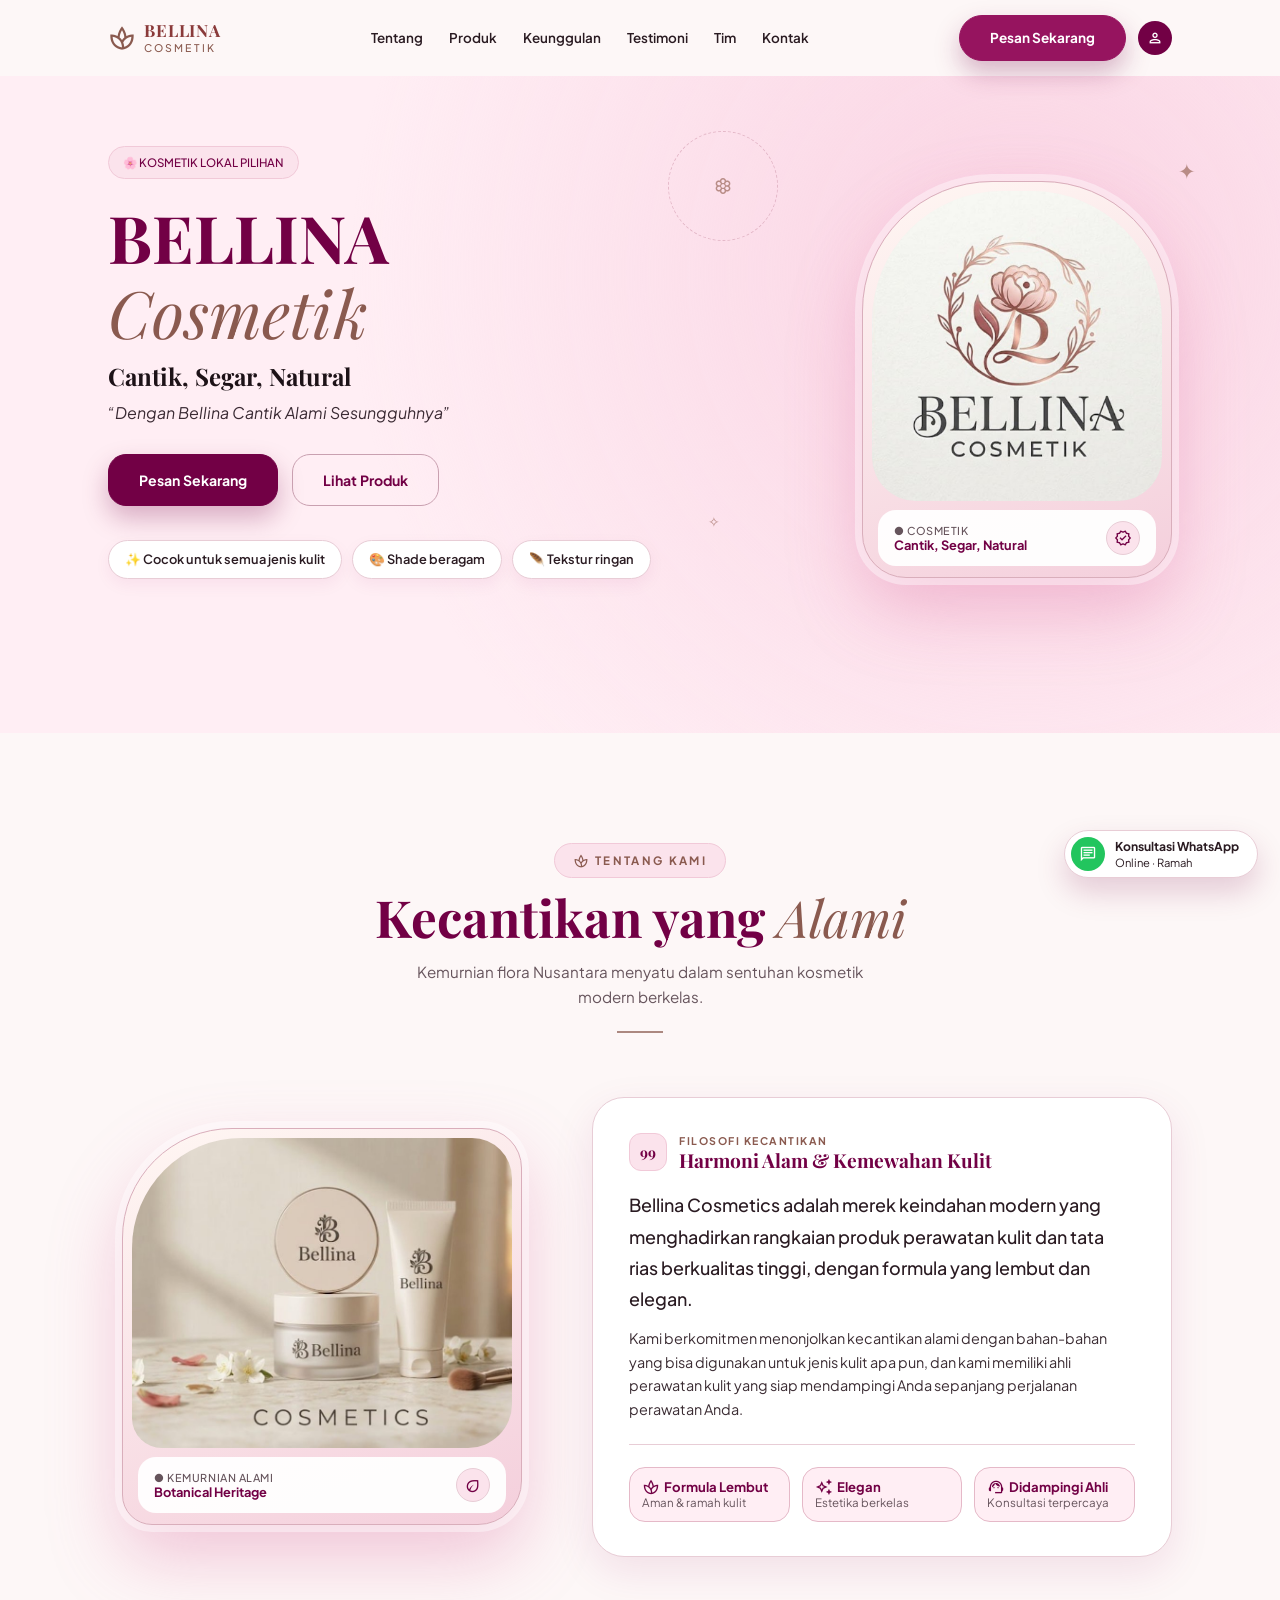
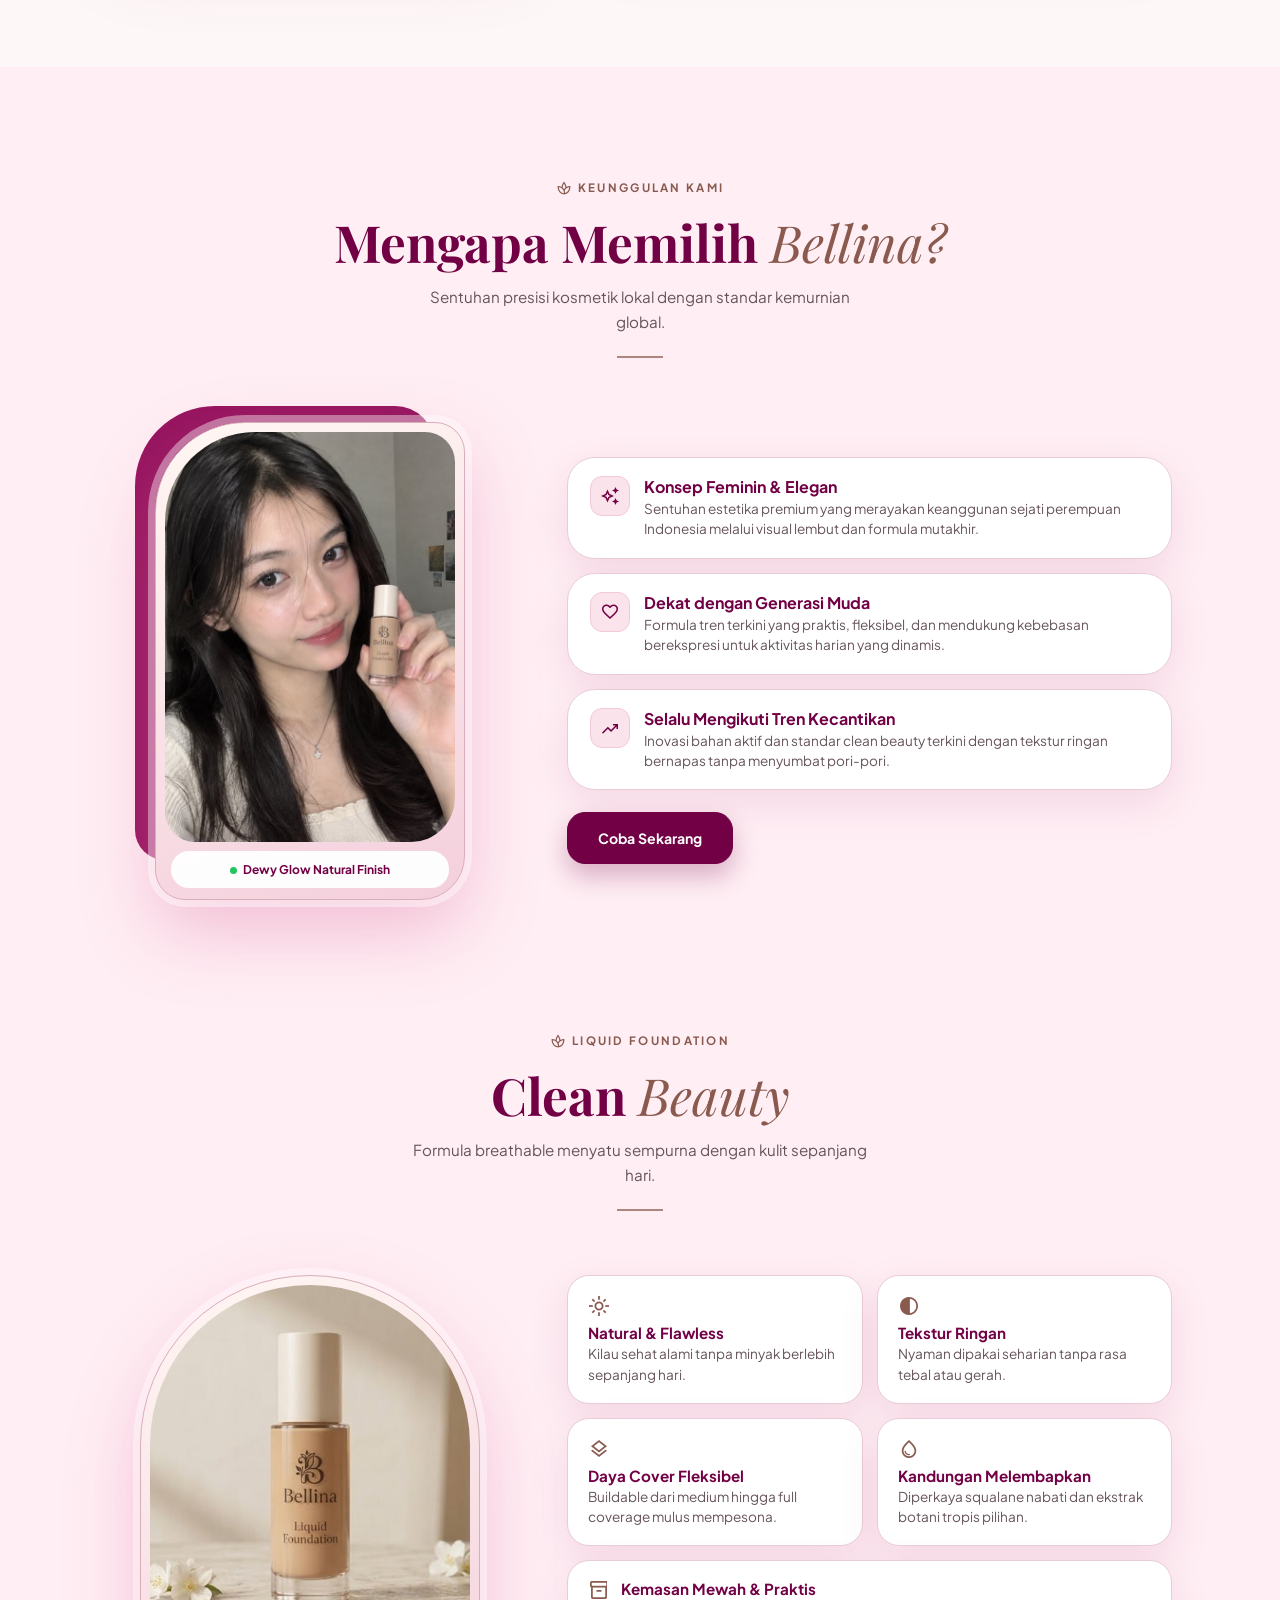
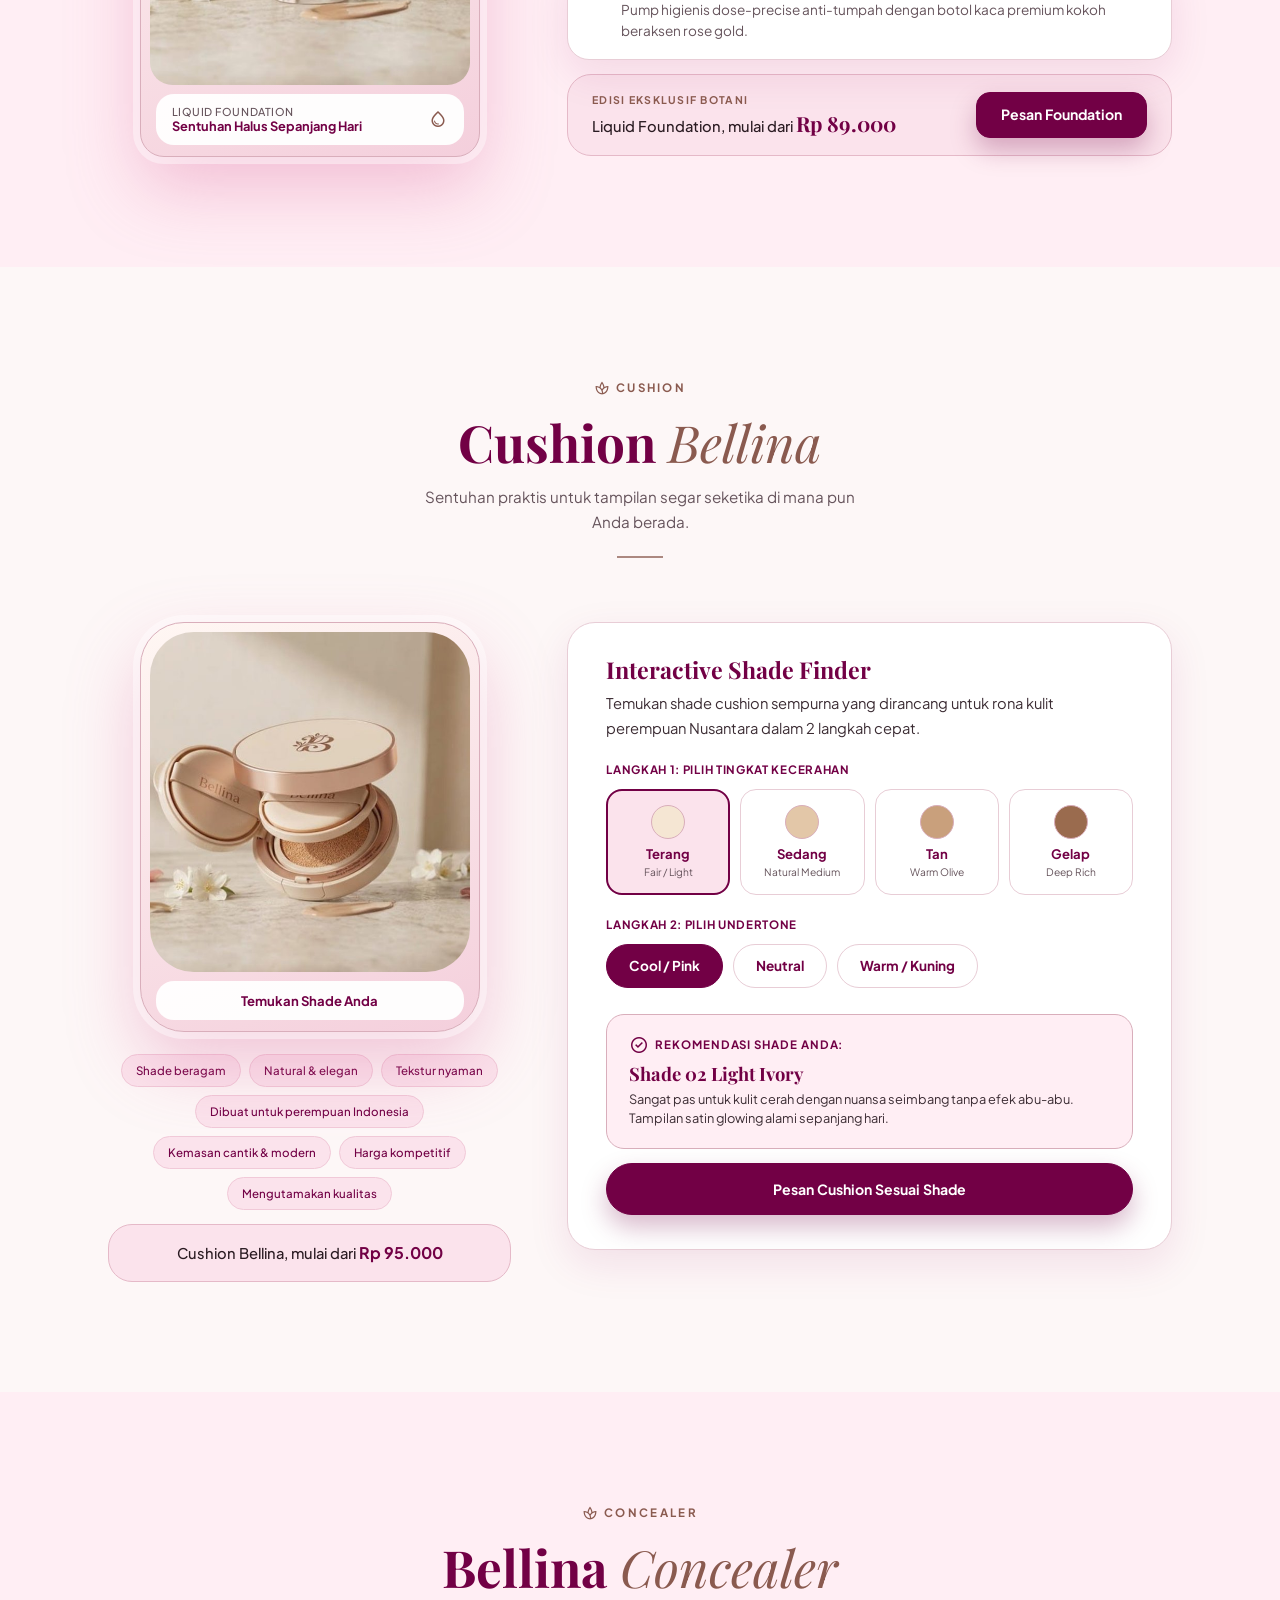
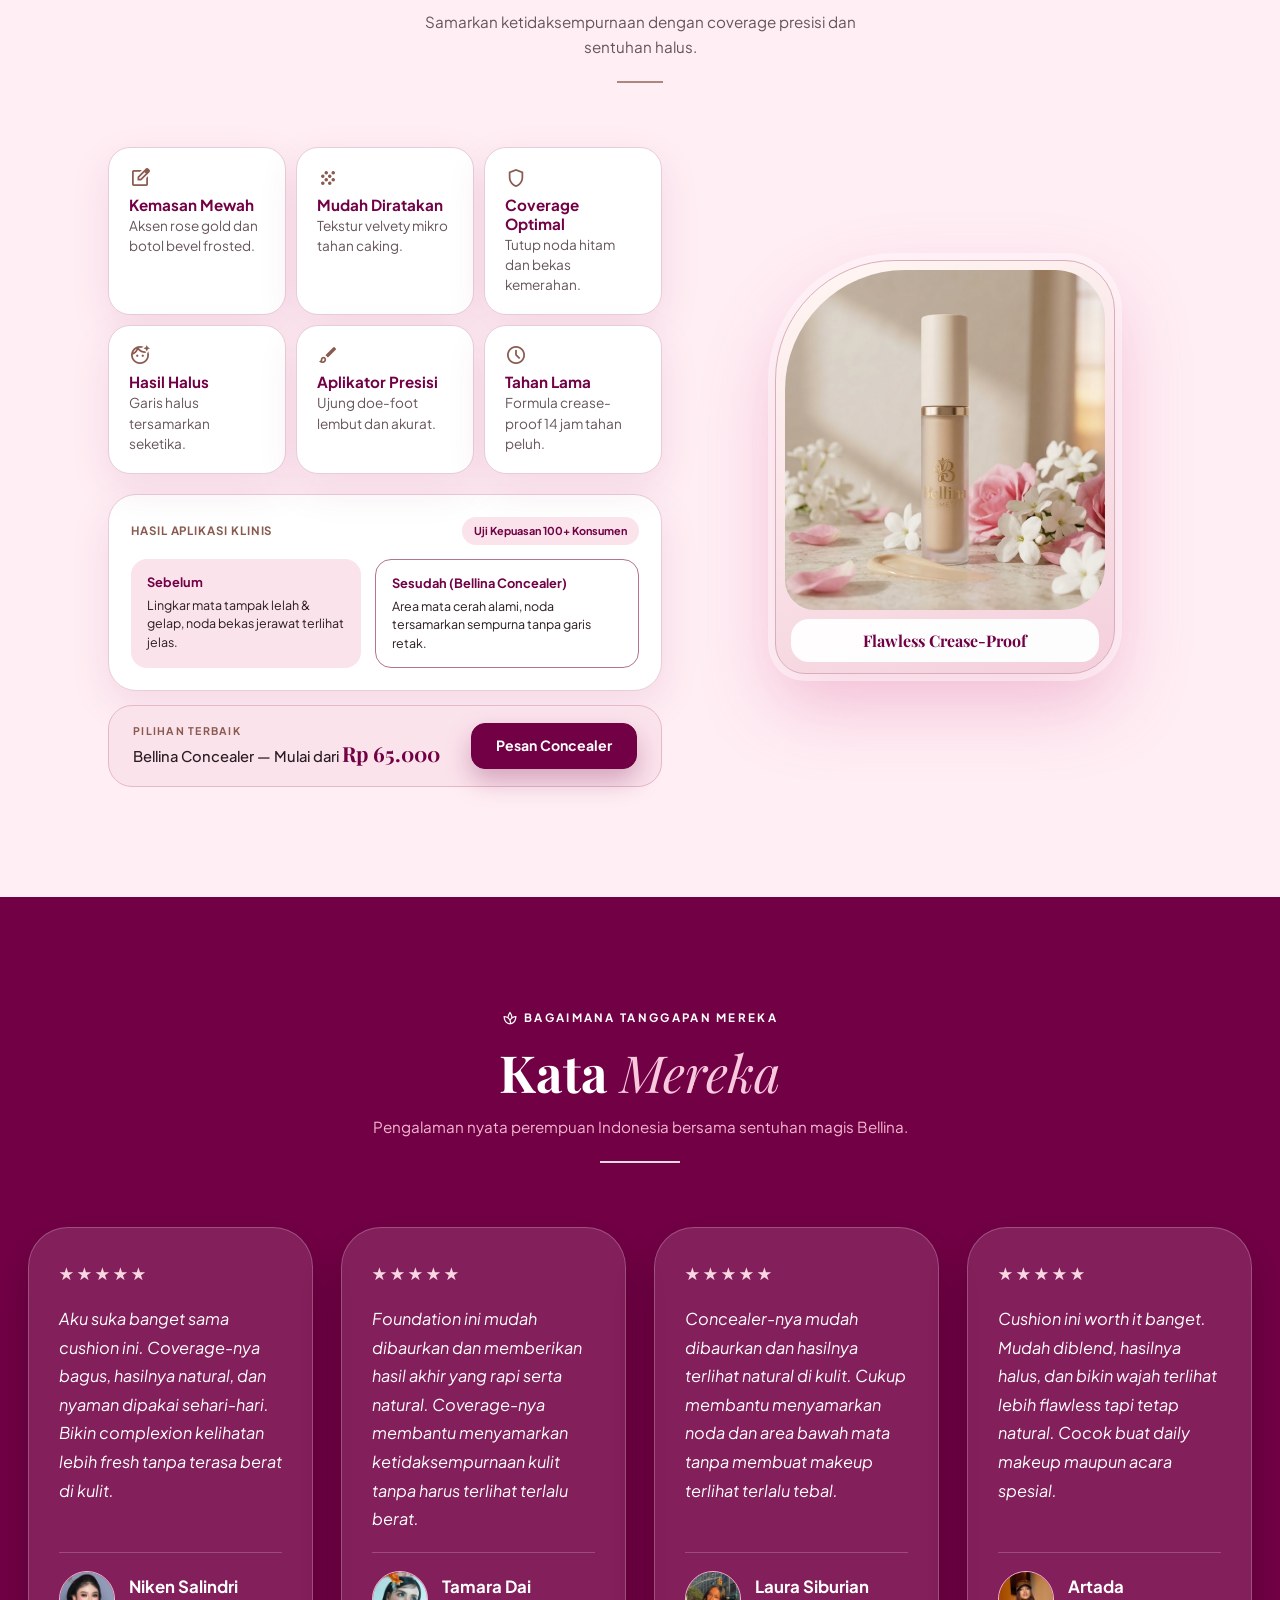
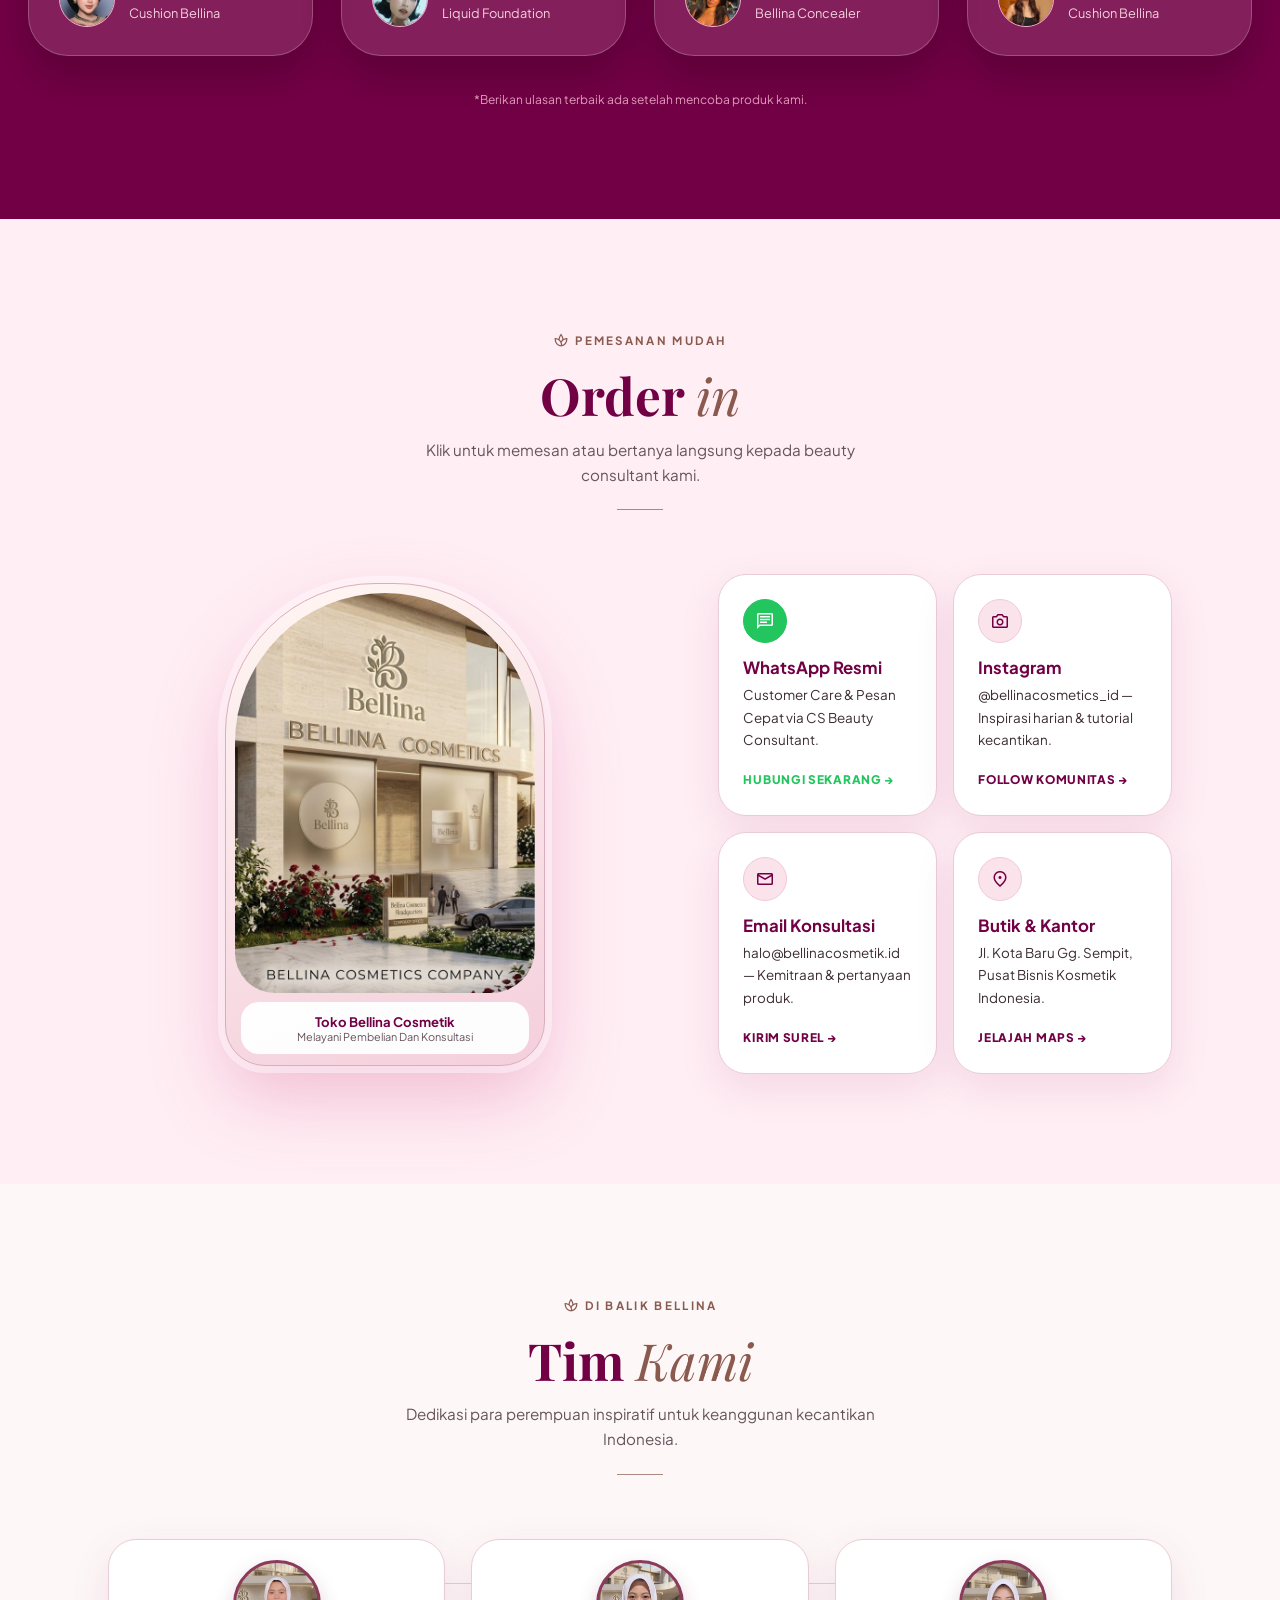
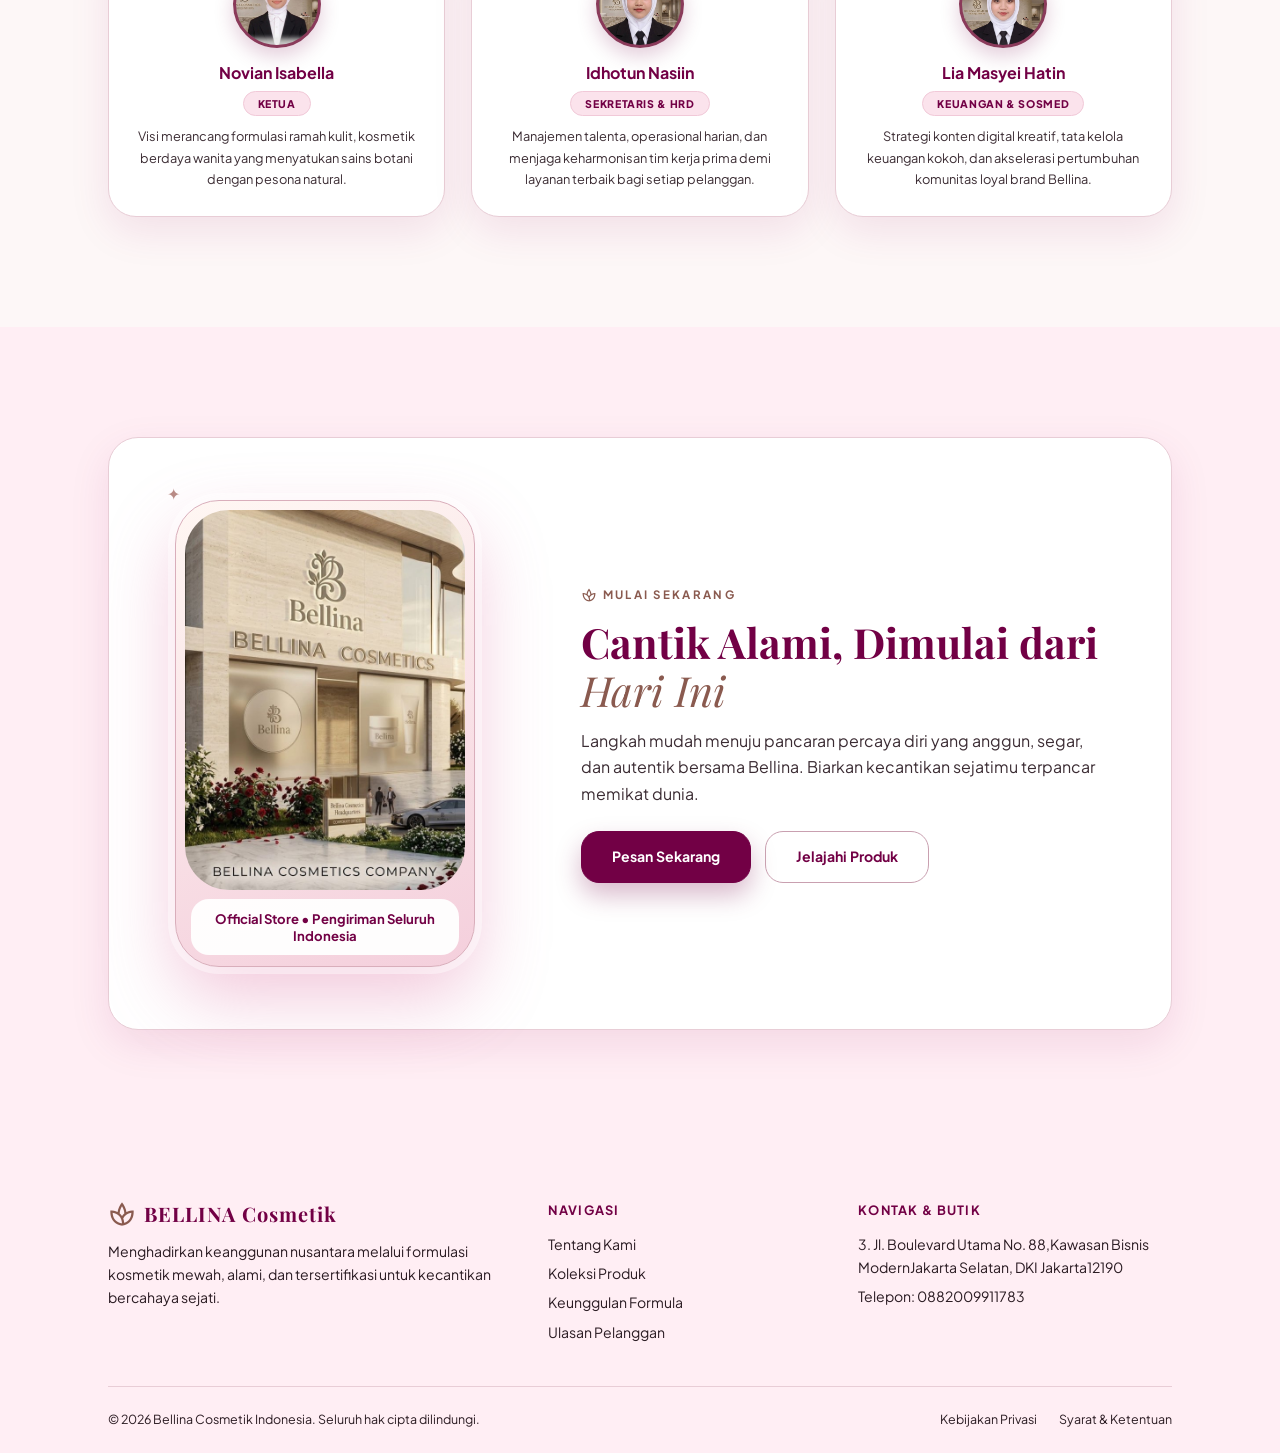
==== commit 636e3919: "Update index.html" ====
--- a/index.html
+++ b/index.html
@@ -154,7 +154,7 @@
 </div></section>
 
 <section class="pk cta"><div class="wrap"><div class="cd"><div class="g2">
-  <div class="rv" style="position:relative"><span class="sp" style="left:-8px;top:-14px;font-size:1rem">✦</span><div class="fr"><div class="ph" style="--img:url(butik.jpg)"></div><div class="cap c s">Flagship Boutique • Senopati Jakarta</div></div></div>
+  <div class="rv" style="position:relative"><span class="sp" style="left:-8px;top:-14px;font-size:1rem">✦</span><div class="fr"><div class="ph" style="--img:url(butik.jpg)"></div><div class="cap c s">Official Store • Pengiriman Seluruh Indonesia</div></div></div>
   <div class="rv"><span class="eb"><span class="ms">spa</span> Mulai Sekarang</span><h2>Cantik Alami, Dimulai dari <em>Hari Ini</em></h2>
     <p>Langkah mudah menuju pancaran percaya diri yang anggun, segar, dan autentik bersama Bellina. Biarkan kecantikan sejatimu terpancar memikat dunia.</p>
     <div class="row"><a class="btn" href="pesan.html">Pesan Sekarang</a><a class="btn ol" href="#produk">Jelajahi Produk</a></div></div>
